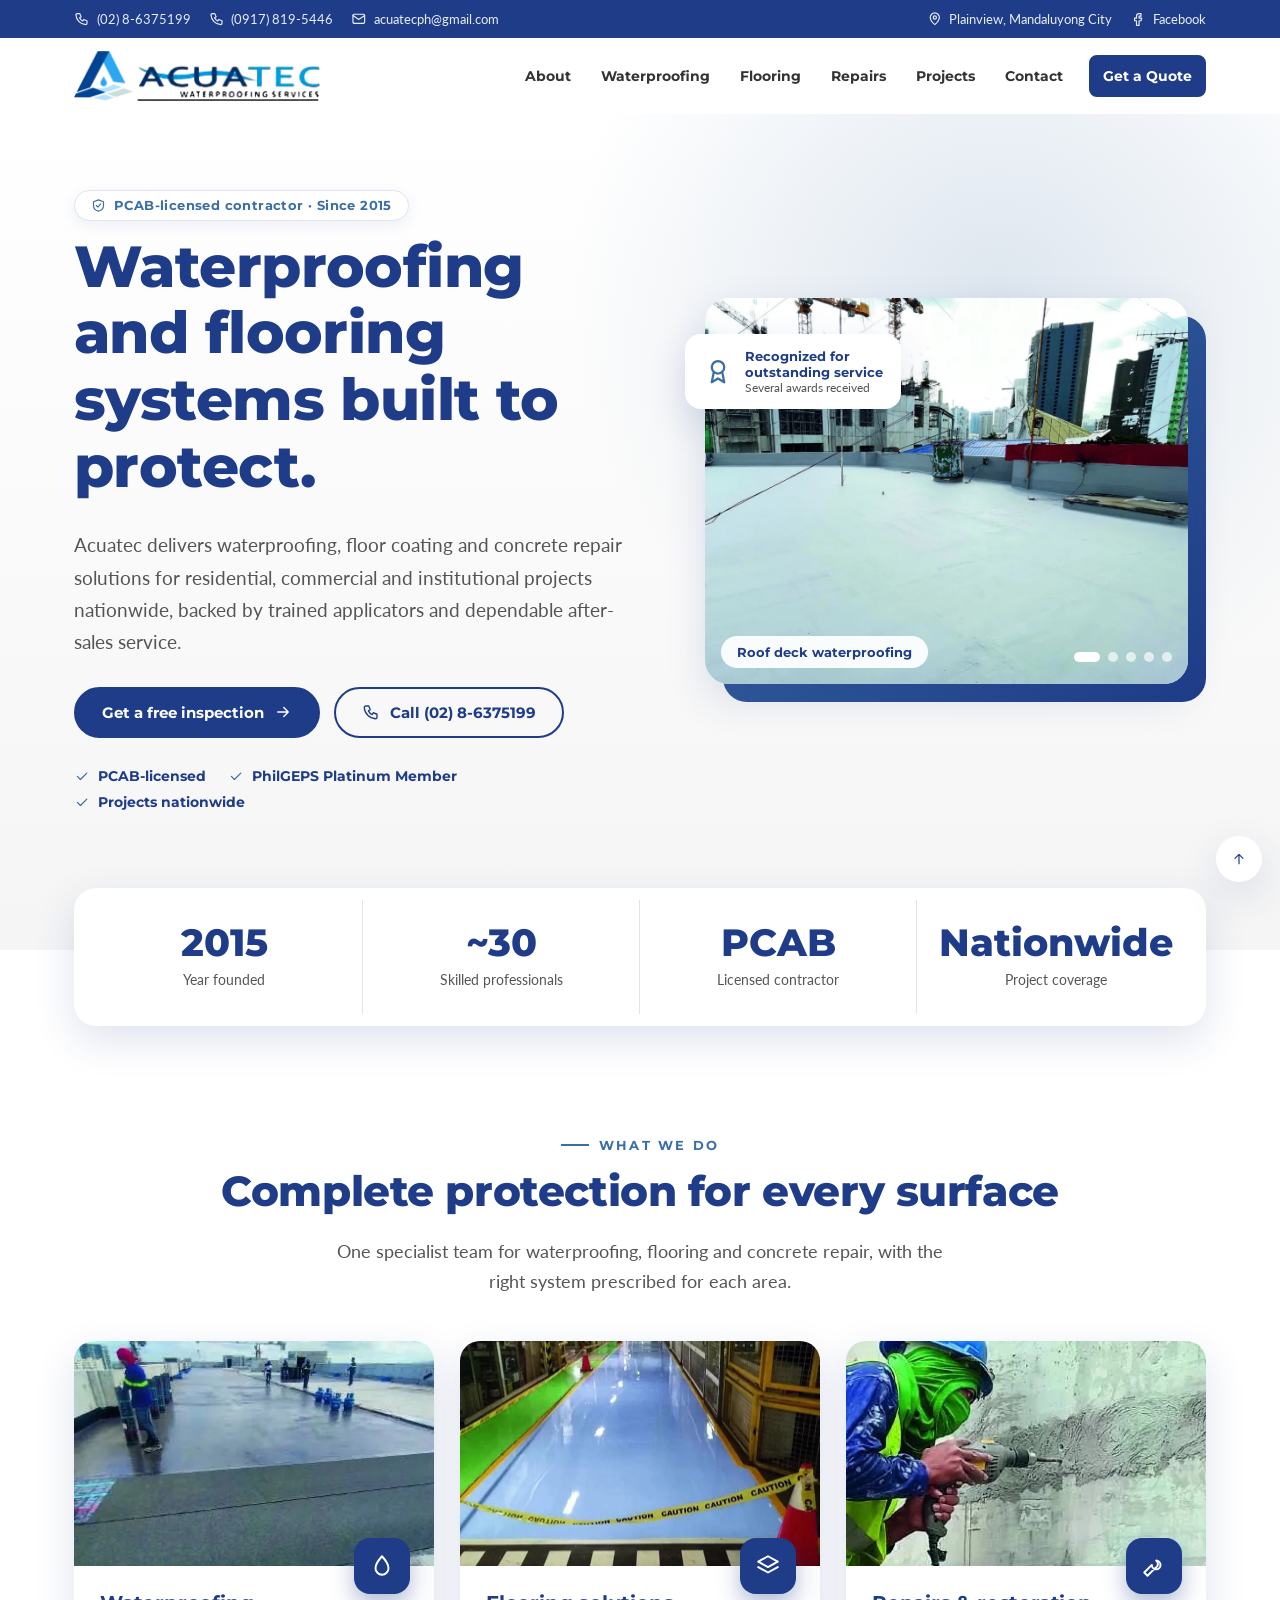
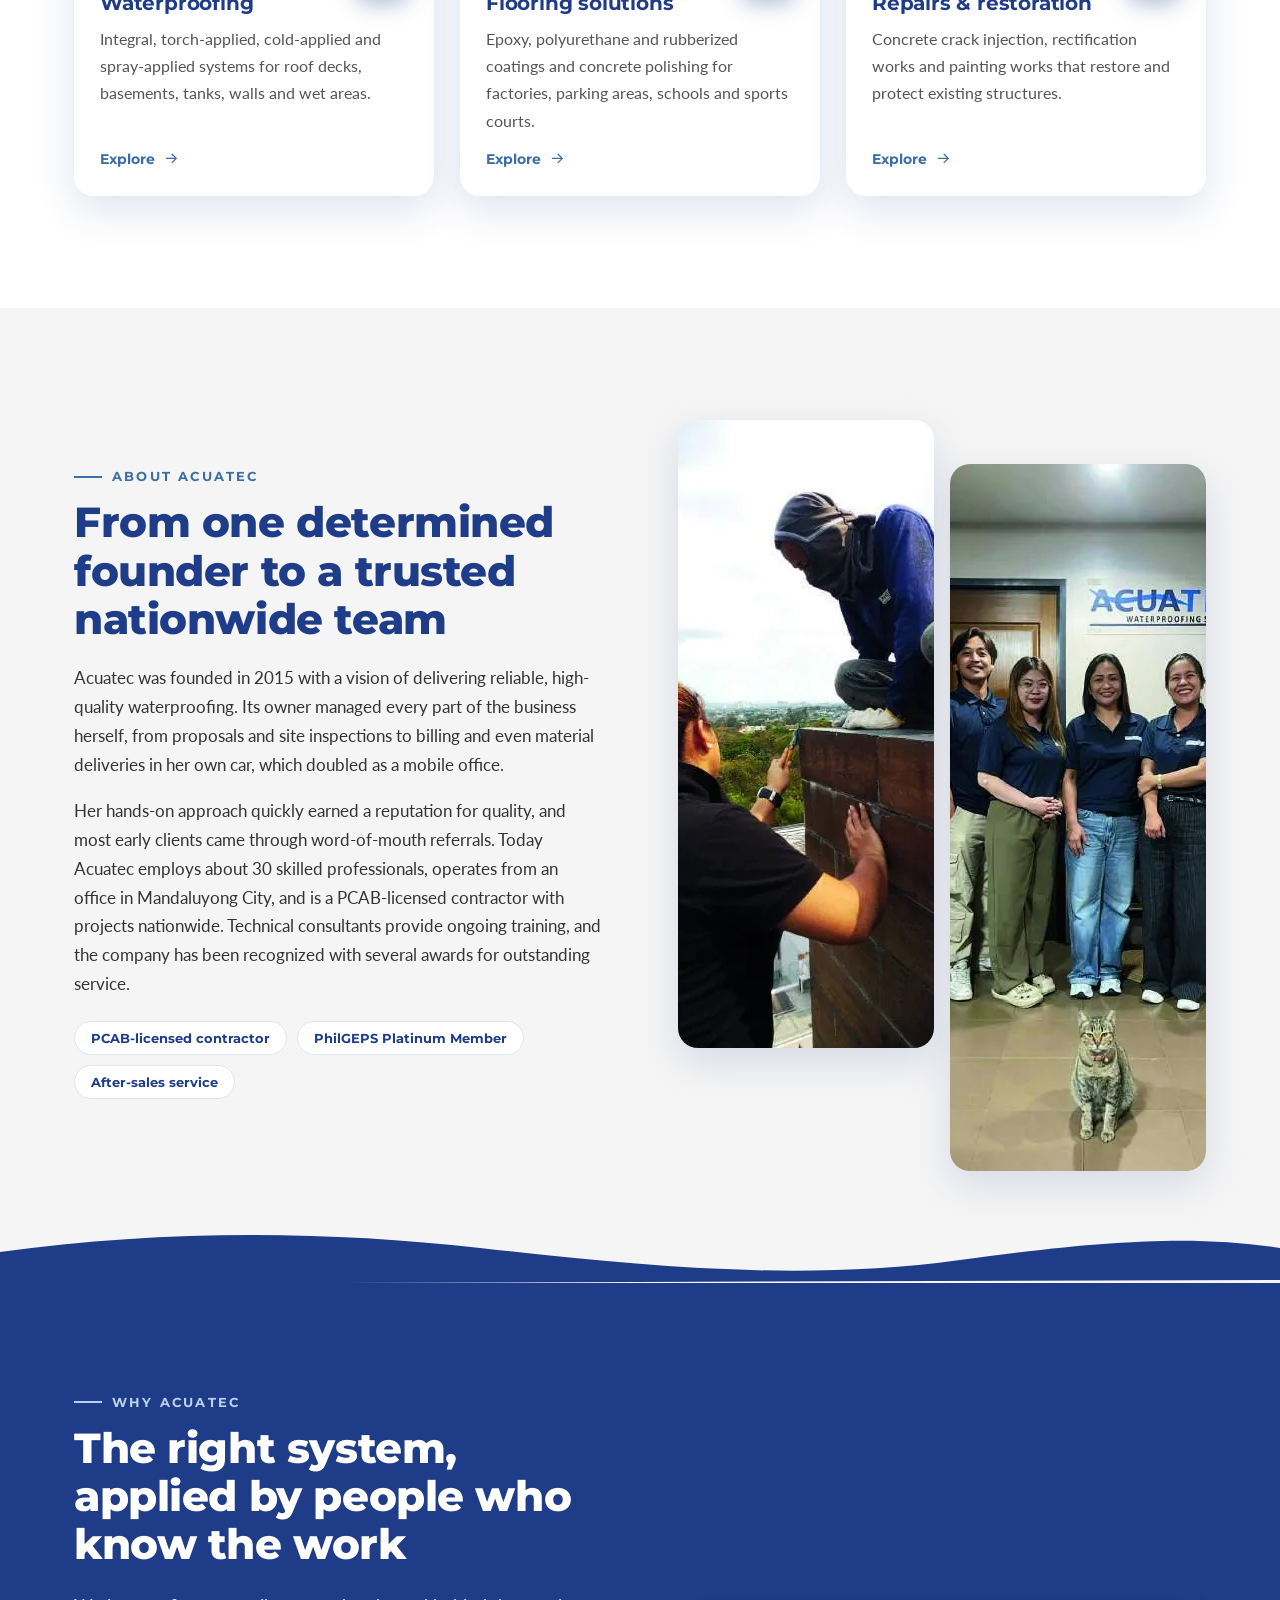
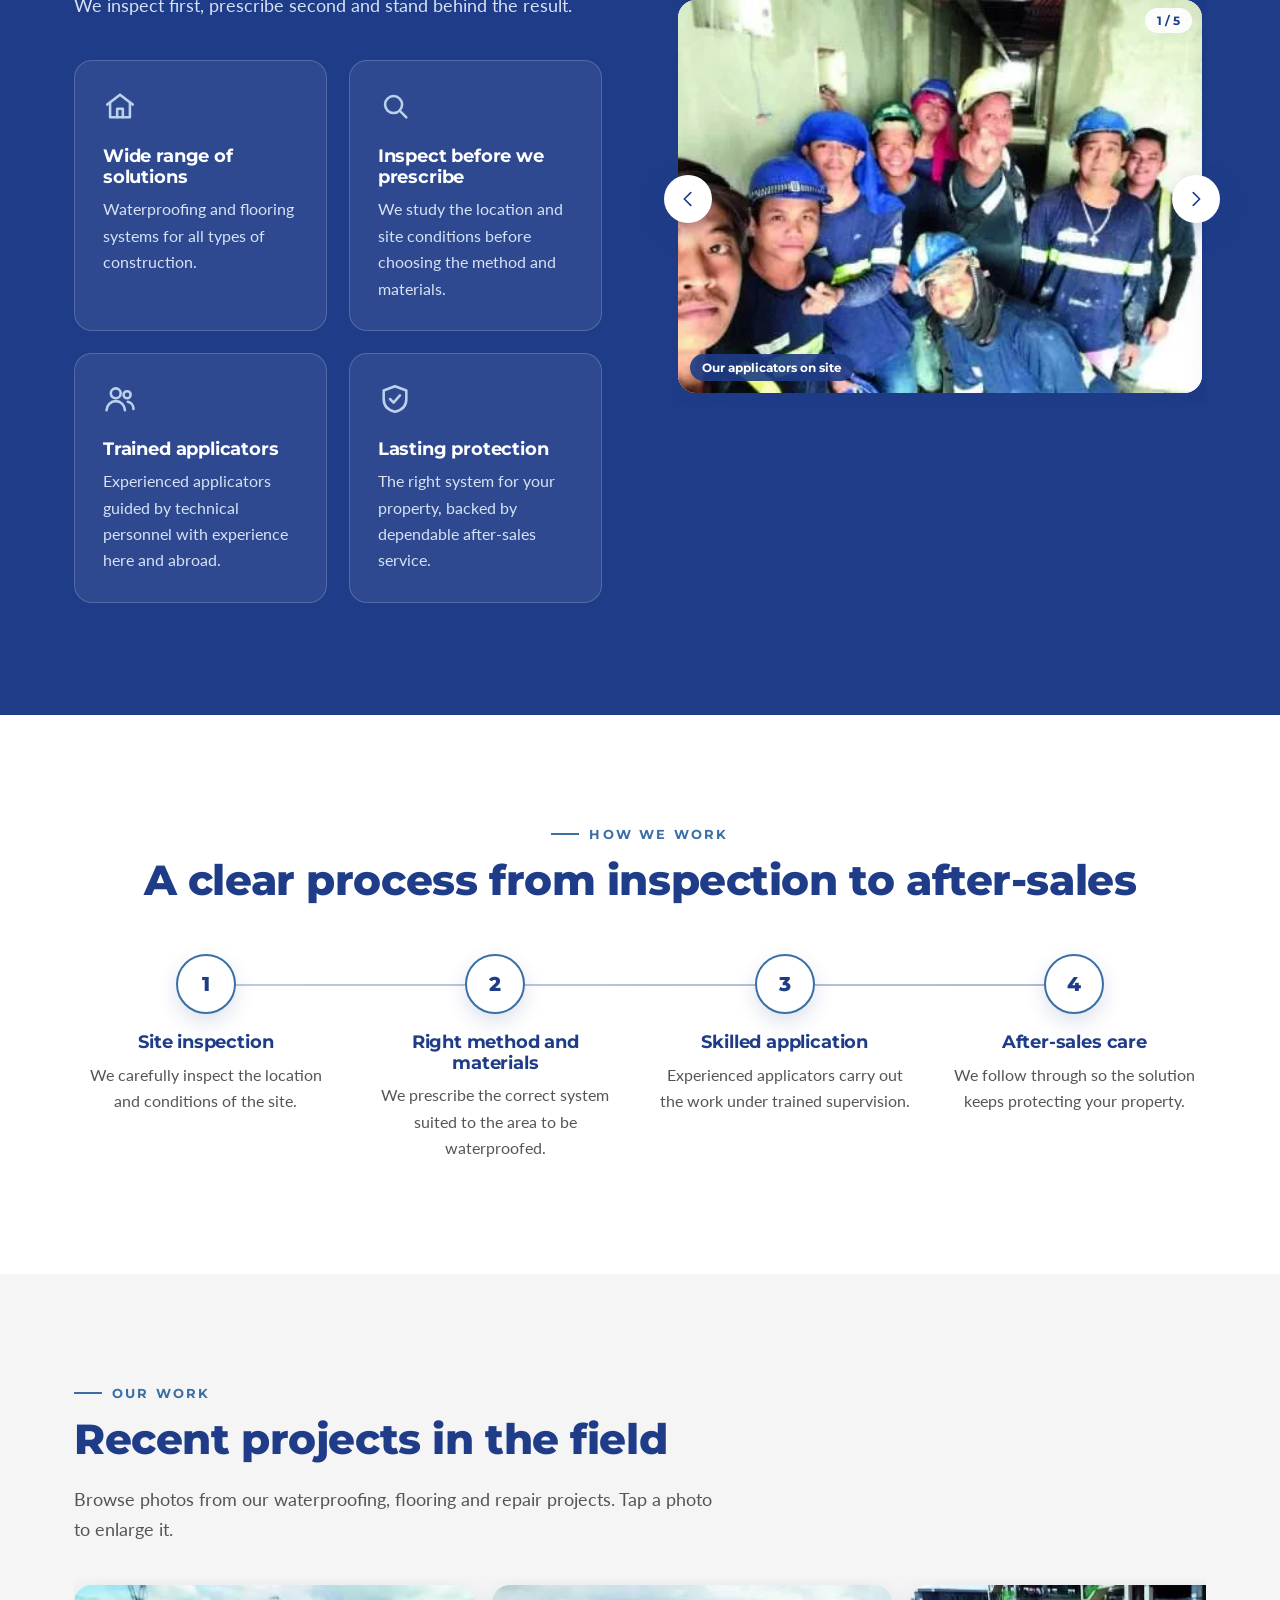
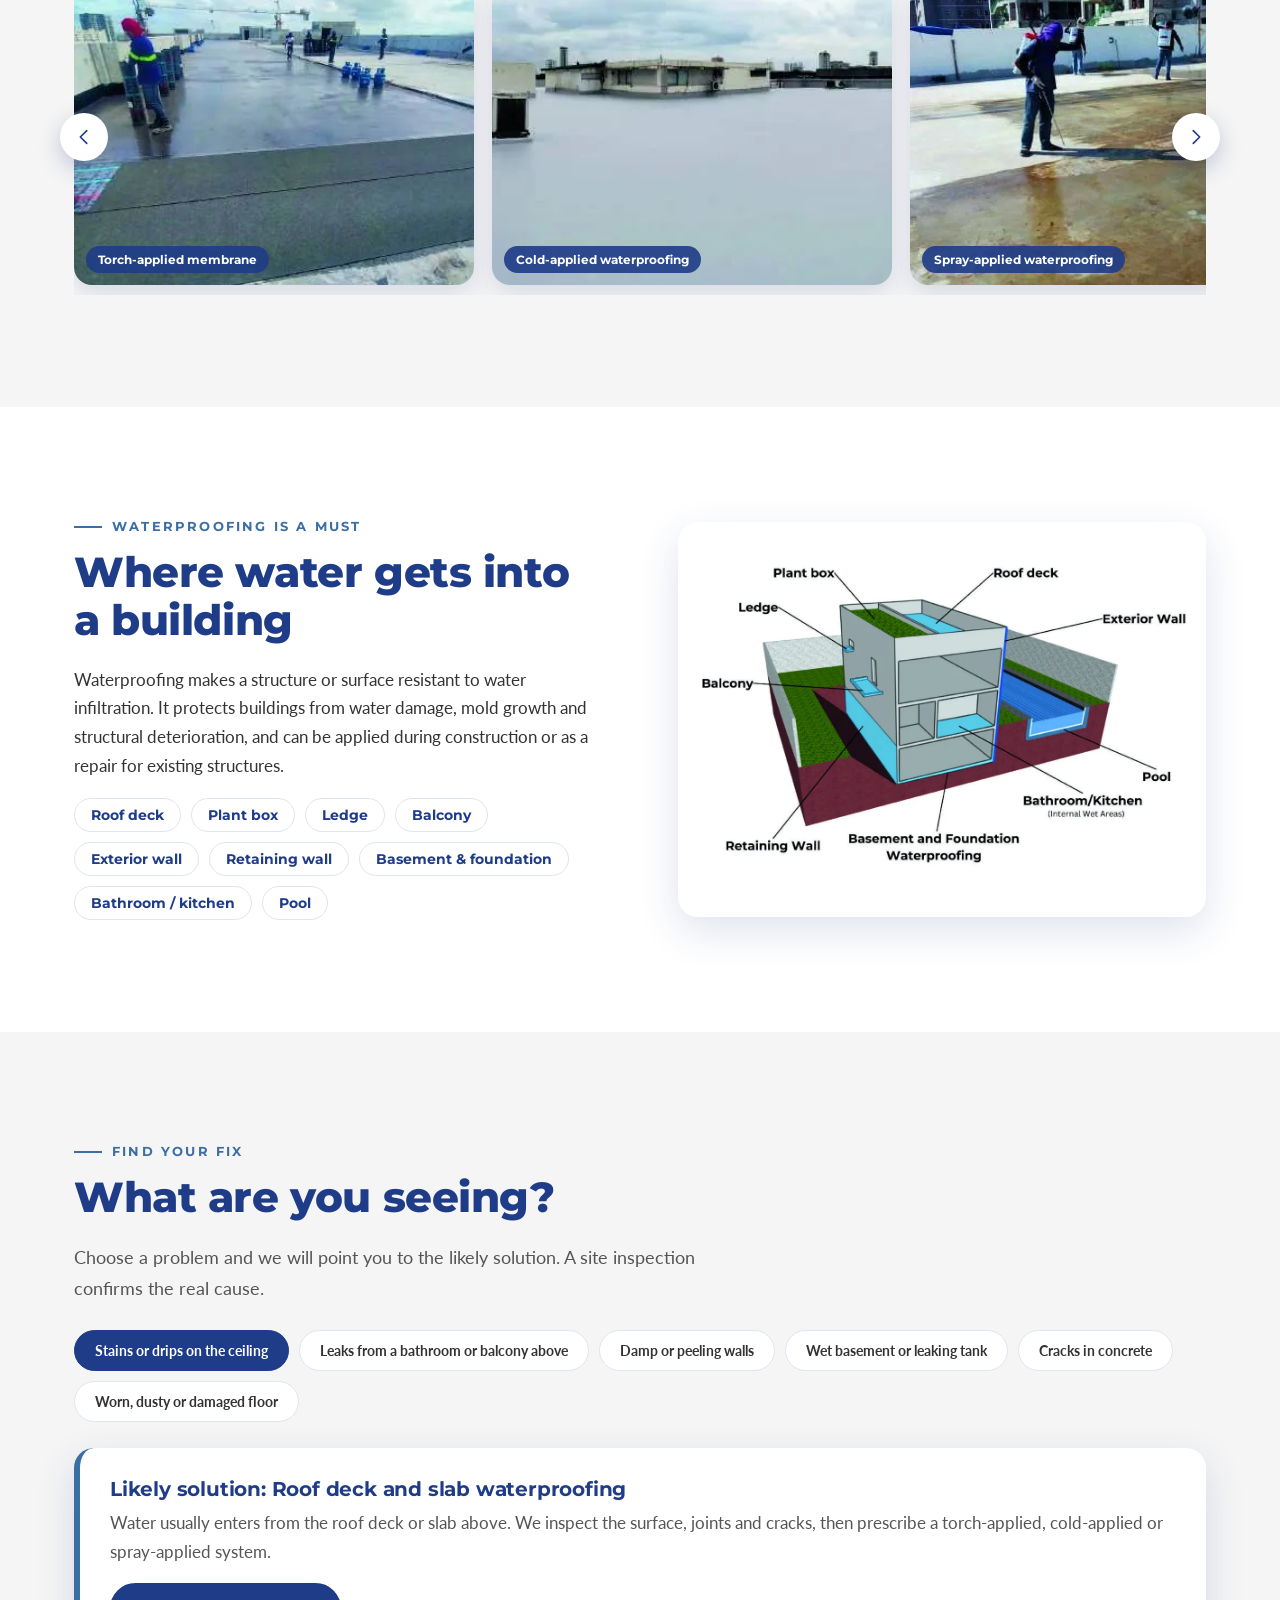
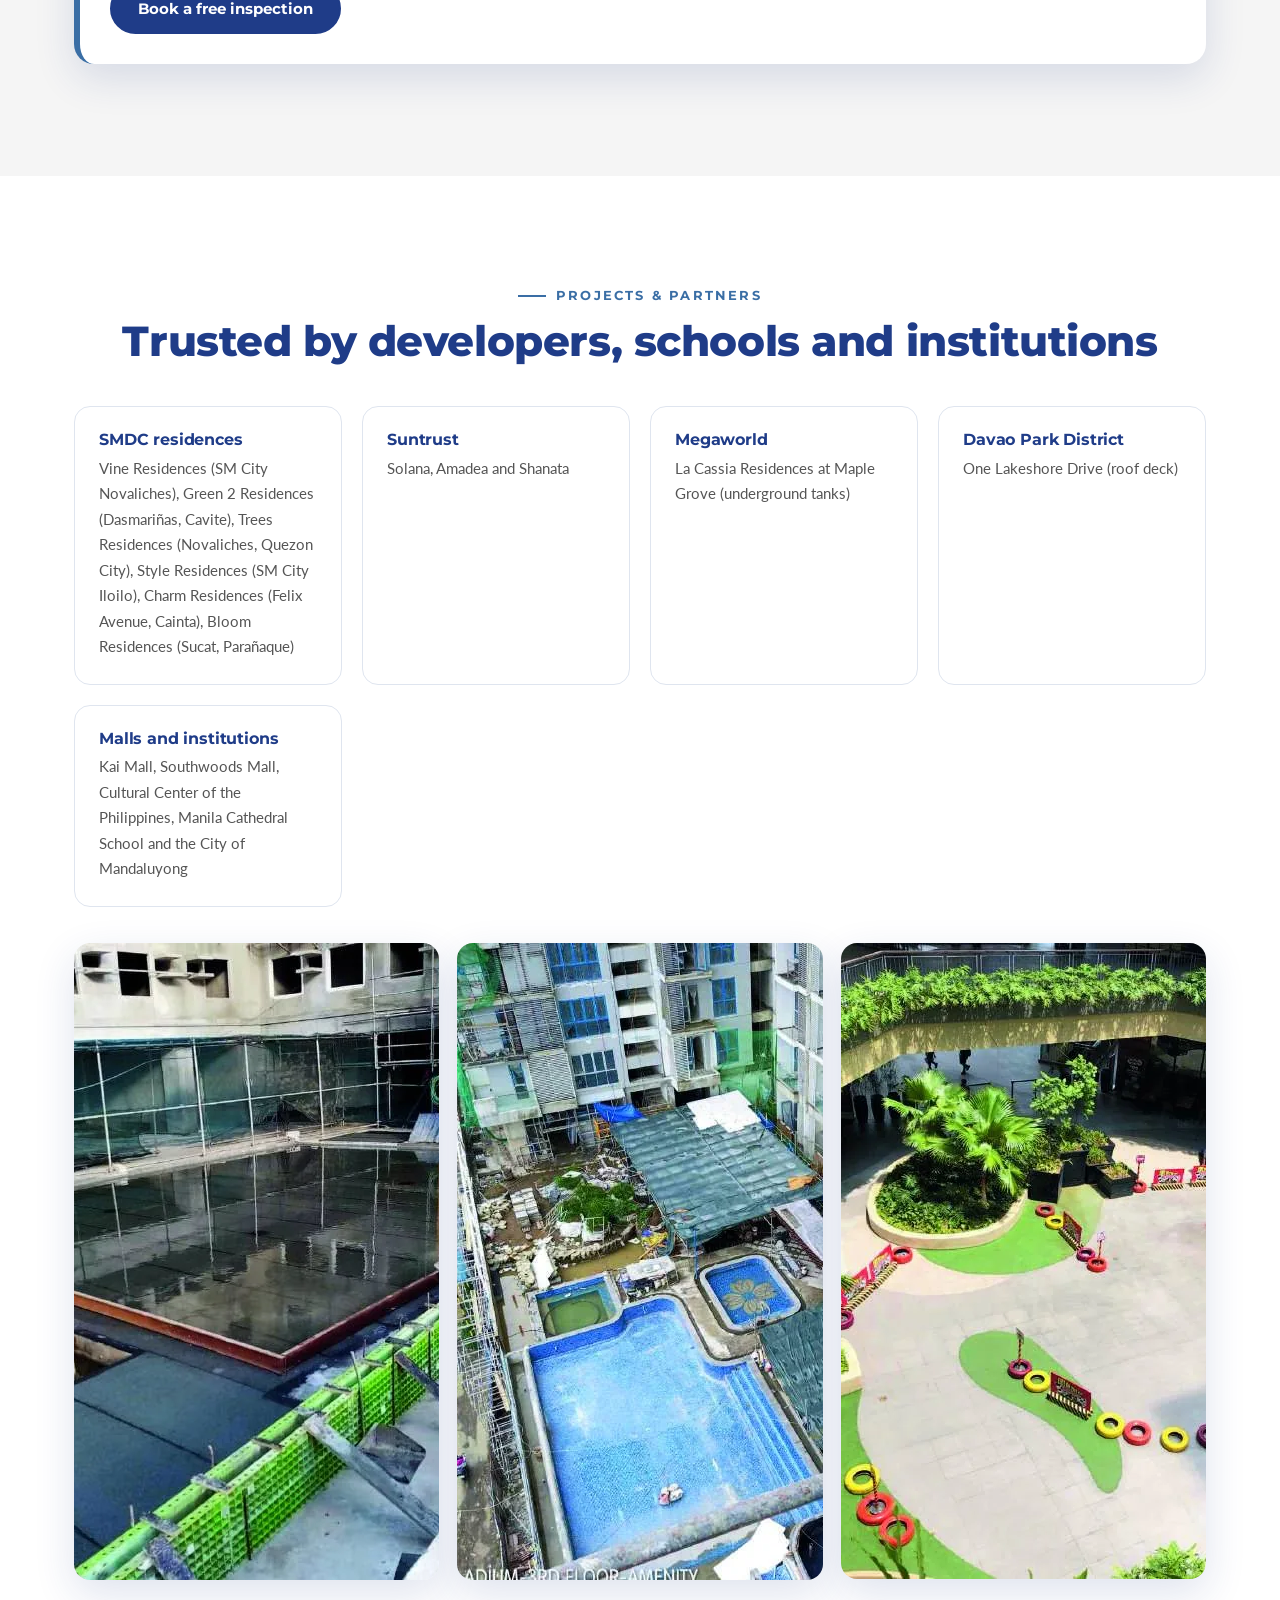
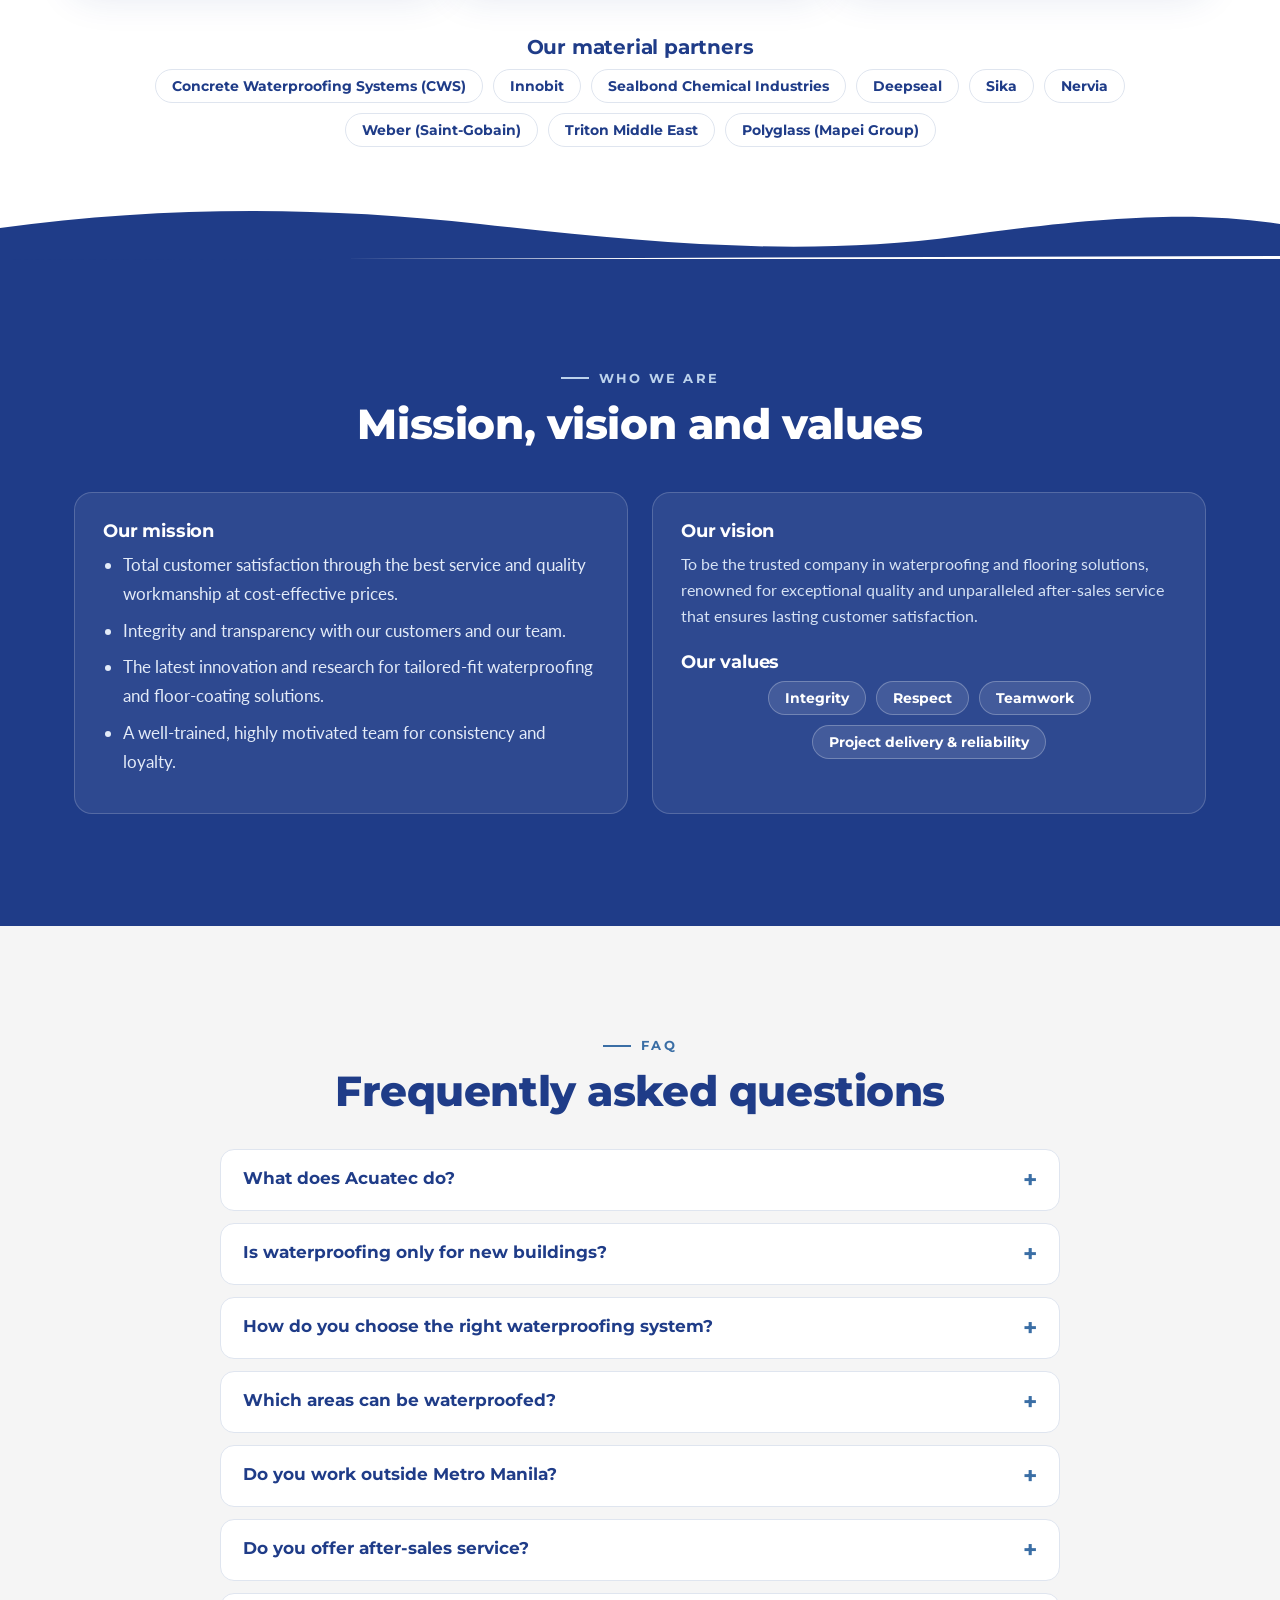
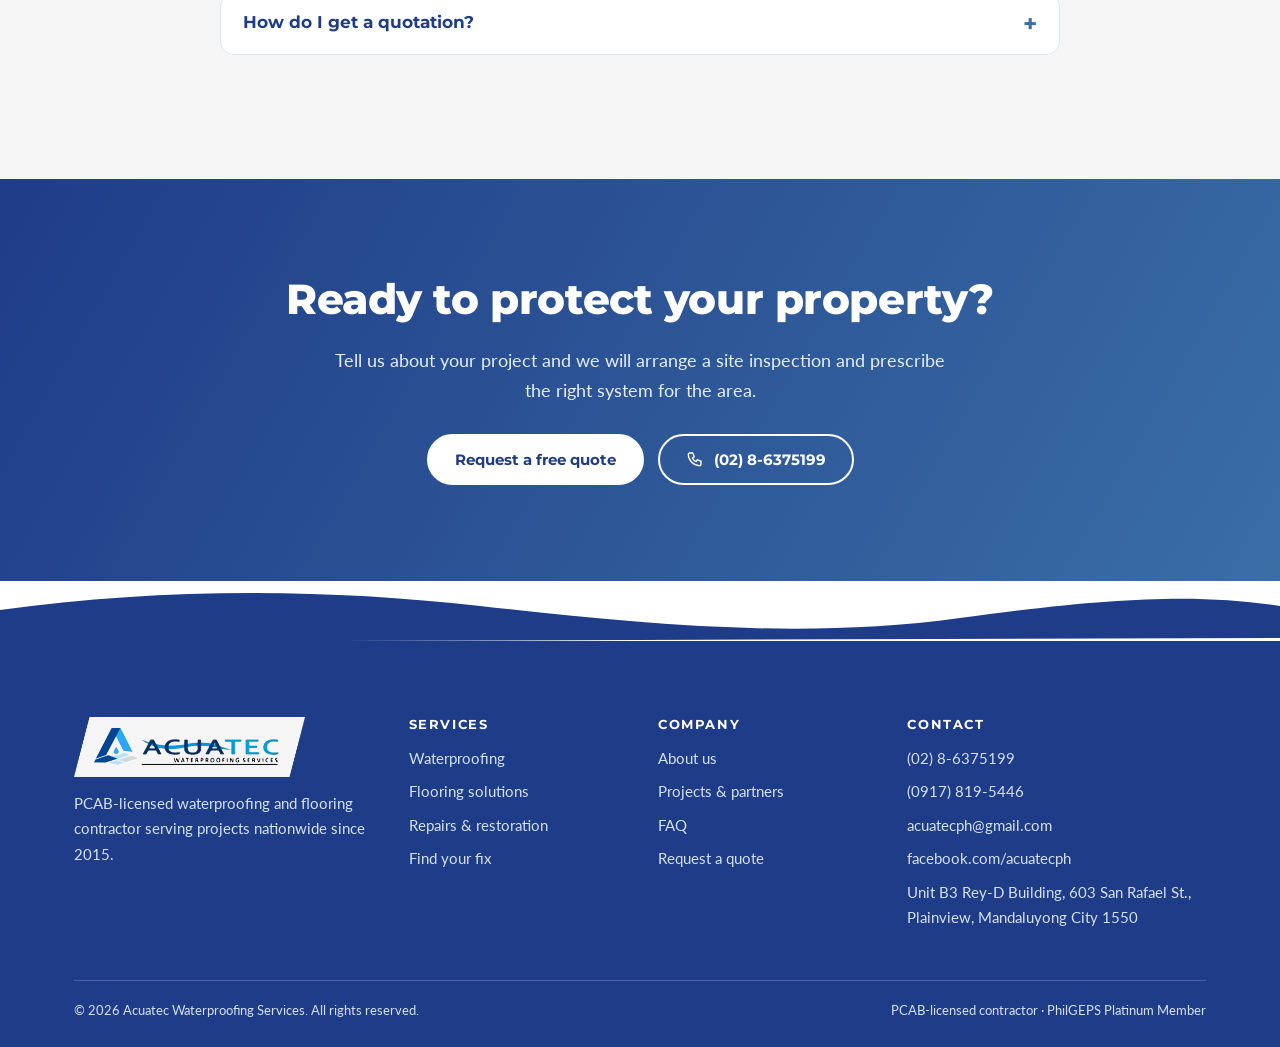
==== index.html @ b3b3c64c "Initial commit" ====
<!DOCTYPE html>
<html lang="en-PH"><head><meta charset="utf-8"><meta name="viewport" content="width=device-width, initial-scale=1, viewport-fit=cover">
<title>Waterproofing &amp; Flooring Contractor in the Philippines | Acuatec</title><meta name="description" content="PCAB-licensed waterproofing, floor coating and concrete repair contractor in Mandaluyong City, serving projects nationwide since 2015. Request a free inspection.">
<link rel="canonical" href="https://USERNAME.github.io/acuatec-website/index.html"><meta name="robots" content="index,follow,max-image-preview:large"><meta name="theme-color" content="#1F3C88">
<meta property="og:type" content="website"><meta property="og:site_name" content="Acuatec Waterproofing Services"><meta property="og:locale" content="en_PH">
<meta property="og:title" content="Waterproofing &amp; Flooring Contractor in the Philippines | Acuatec"><meta property="og:description" content="PCAB-licensed waterproofing, floor coating and concrete repair contractor in Mandaluyong City, serving projects nationwide since 2015. Request a free inspection."><meta property="og:url" content="https://USERNAME.github.io/acuatec-website/index.html">
<meta property="og:image" content="https://USERNAME.github.io/acuatec-website/assets/img/og-cover.jpg"><meta property="og:image:width" content="1200"><meta property="og:image:height" content="630"><meta property="og:image:alt" content="Acuatec Waterproofing Services">
<meta name="twitter:card" content="summary_large_image"><meta name="twitter:title" content="Waterproofing &amp; Flooring Contractor in the Philippines | Acuatec"><meta name="twitter:description" content="PCAB-licensed waterproofing, floor coating and concrete repair contractor in Mandaluyong City, serving projects nationwide since 2015. Request a free inspection."><meta name="twitter:image" content="https://USERNAME.github.io/acuatec-website/assets/img/og-cover.jpg">
<link rel="icon" type="image/png" href="assets/img/favicon.png"><link rel="apple-touch-icon" href="assets/img/apple-touch-icon.png">
<link rel="preconnect" href="https://fonts.googleapis.com"><link rel="preconnect" href="https://fonts.gstatic.com" crossorigin>
<link rel="preload" as="image" href="assets/img/009-031.webp">
<link rel="stylesheet" href="https://fonts.googleapis.com/css2?family=Lato:wght@400;700&family=Montserrat:wght@500;600;700;800&display=swap">
<link rel="stylesheet" href="assets/css/styles.css"><script>document.documentElement.classList.add("js")</script><script type="application/ld+json">{"@context": "https://schema.org", "@type": "GeneralContractor", "@id": "https://USERNAME.github.io/acuatec-website/#business", "name": "Acuatec Waterproofing Services", "url": "https://USERNAME.github.io/acuatec-website/", "logo": "https://USERNAME.github.io/acuatec-website/assets/img/logo.png", "image": "https://USERNAME.github.io/acuatec-website/assets/img/og-cover.jpg", "description": "PCAB-licensed waterproofing and flooring contractor in Mandaluyong City, serving projects nationwide since 2015.", "telephone": "+63-2-8637-5199", "email": "acuatecph@gmail.com", "foundingDate": "2015", "address": {"@type": "PostalAddress", "streetAddress": "Unit B3 Rey-D Building, 603 San Rafael St., Plainview", "addressLocality": "Mandaluyong City", "postalCode": "1550", "addressCountry": "PH"}, "areaServed": {"@type": "Country", "name": "Philippines"}, "contactPoint": [{"@type": "ContactPoint", "telephone": "+63-917-819-5446", "contactType": "customer service", "areaServed": "PH"}], "sameAs": ["https://www.facebook.com/acuatecph"], "hasOfferCatalog": {"@type": "OfferCatalog", "name": "Services", "itemListElement": [{"@type": "Offer", "itemOffered": {"@type": "Service", "name": "Waterproofing"}}, {"@type": "Offer", "itemOffered": {"@type": "Service", "name": "Floor coating and polishing"}}, {"@type": "Offer", "itemOffered": {"@type": "Service", "name": "Concrete crack injection repair"}}, {"@type": "Offer", "itemOffered": {"@type": "Service", "name": "Rectification works"}}, {"@type": "Offer", "itemOffered": {"@type": "Service", "name": "Painting works"}}]}}</script><script type="application/ld+json">{"@context": "https://schema.org", "@type": "WebSite", "name": "Acuatec Waterproofing Services", "url": "https://USERNAME.github.io/acuatec-website/"}</script><script type="application/ld+json">{"@context": "https://schema.org", "@type": "FAQPage", "mainEntity": [{"@type": "Question", "name": "What does Acuatec do?", "acceptedAnswer": {"@type": "Answer", "text": "Acuatec Waterproofing Services is a PCAB-licensed contractor offering waterproofing, floor coating and polishing, concrete crack injection repair, rectification and painting works for projects across the Philippines."}}, {"@type": "Question", "name": "Is waterproofing only for new buildings?", "acceptedAnswer": {"@type": "Answer", "text": "No. Waterproofing can be applied during construction or as a repair solution for existing structures."}}, {"@type": "Question", "name": "How do you choose the right waterproofing system?", "acceptedAnswer": {"@type": "Answer", "text": "We carefully inspect the location and site conditions first, then prescribe the method and materials suited to the area to be waterproofed."}}, {"@type": "Question", "name": "Which areas can be waterproofed?", "acceptedAnswer": {"@type": "Answer", "text": "Roof decks, plant boxes, ledges, balconies, exterior and retaining walls, basements and foundations, bathrooms and kitchens, pools, water tanks and cisterns."}}, {"@type": "Question", "name": "Do you work outside Metro Manila?", "acceptedAnswer": {"@type": "Answer", "text": "Yes. Our office is in Mandaluyong City and we handle projects nationwide. Send us your location and we will discuss your site."}}, {"@type": "Question", "name": "Do you offer after-sales service?", "acceptedAnswer": {"@type": "Answer", "text": "Yes. Exceptional after-sales service is one of our core commitments to ensure lasting solutions for our clients."}}, {"@type": "Question", "name": "How do I get a quotation?", "acceptedAnswer": {"@type": "Answer", "text": "Fill in the quotation form on our contact page or call us. We will review your request and arrange a site inspection so the proposal fits your actual site."}}]}</script></head><body><a class="skip" href="#main">Skip to content</a><svg width="0" height="0" style="position:absolute" aria-hidden="true"><defs><symbol id="i-drop" viewBox="0 0 24 24"><path d="M12 3s6 6.5 6 11a6 6 0 0 1-12 0c0-4.5 6-11 6-11z"/></symbol><symbol id="i-shield" viewBox="0 0 24 24"><path d="M12 3l8 3v6c0 5-3.5 8-8 9-4.5-1-8-4-8-9V6l8-3z"/><path d="M8.5 12l2.5 2.5 4.5-5"/></symbol><symbol id="i-layers" viewBox="0 0 24 24"><path d="M12 3l9 5-9 5-9-5 9-5z"/><path d="M3 13l9 5 9-5"/></symbol><symbol id="i-tool" viewBox="0 0 24 24"><path d="M14 7a4 4 0 1 1-4 4L3 18l3 3 7-7a4 4 0 0 0 1-7z"/></symbol><symbol id="i-phone" viewBox="0 0 24 24"><path d="M5 4h4l2 5-2.5 1.5a11 11 0 0 0 5 5L15 13l5 2v4a2 2 0 0 1-2 2A16 16 0 0 1 3 6a2 2 0 0 1 2-2z"/></symbol><symbol id="i-mail" viewBox="0 0 24 24"><rect x="3" y="5" width="18" height="14" rx="2"/><path d="M3 7l9 6 9-6"/></symbol><symbol id="i-pin" viewBox="0 0 24 24"><path d="M12 21s7-6 7-11a7 7 0 0 0-14 0c0 5 7 11 7 11z"/><circle cx="12" cy="10" r="2.5"/></symbol><symbol id="i-check" viewBox="0 0 24 24"><path d="M5 12.5l4.5 4.5L19 7.5"/></symbol><symbol id="i-arrow" viewBox="0 0 24 24"><path d="M5 12h14M13 6l6 6-6 6"/></symbol><symbol id="i-l" viewBox="0 0 24 24"><path d="M15 5l-7 7 7 7"/></symbol><symbol id="i-r" viewBox="0 0 24 24"><path d="M9 5l7 7-7 7"/></symbol><symbol id="i-search" viewBox="0 0 24 24"><circle cx="11" cy="11" r="6"/><path d="M20 20l-4-4"/></symbol><symbol id="i-award" viewBox="0 0 24 24"><circle cx="12" cy="9" r="5"/><path d="M8.5 13.5L7 21l5-3 5 3-1.5-7.5"/></symbol><symbol id="i-users" viewBox="0 0 24 24"><circle cx="9" cy="8" r="3.5"/><path d="M2.5 20a6.5 6.5 0 0 1 13 0"/><circle cx="17" cy="9" r="2.5"/><path d="M17.5 14a5 5 0 0 1 4 5"/></symbol><symbol id="i-fb" viewBox="0 0 24 24"><path d="M14 8h3V4h-3a4 4 0 0 0-4 4v3H7v4h3v7h4v-7h3l1-4h-4V8z"/></symbol><symbol id="i-menu" viewBox="0 0 24 24"><path d="M4 7h16M4 12h16M4 17h16"/></symbol><symbol id="i-home" viewBox="0 0 24 24"><path d="M3 11l9-7 9 7"/><path d="M5 10v10h14V10"/><path d="M10 20v-6h4v6"/></symbol><symbol id="i-up" viewBox="0 0 24 24"><path d="M5 12h14M13 6l6 6-6 6"/></symbol></defs></svg><div class="topbar"><div class="w"><span><a href="tel:+63286375199"><svg class="ic" aria-hidden="true"><use href="#i-phone"/></svg>(02) 8-6375199</a><a href="tel:+639178195446"><svg class="ic" aria-hidden="true"><use href="#i-phone"/></svg>(0917) 819-5446</a><a href="mailto:acuatecph@gmail.com"><svg class="ic" aria-hidden="true"><use href="#i-mail"/></svg>acuatecph@gmail.com</a></span><span><span class="adr" style="display:inline-flex;gap:7px;align-items:center"><svg class="ic" aria-hidden="true"><use href="#i-pin"/></svg>Plainview, Mandaluyong City</span><a href="https://www.facebook.com/acuatecph" target="_blank" rel="noopener"><svg class="ic" aria-hidden="true"><use href="#i-fb"/></svg>Facebook</a></span></div></div><header class="site"><div class="w"><a class="logo" href="index.html" aria-label="Acuatec Waterproofing Services - home"><img src="assets/img/logo.png" width="1000" height="203" alt="Acuatec Waterproofing Services"></a>
<button class="burger" type="button" aria-label="Open menu" aria-expanded="false" aria-controls="nav"><svg class="ic" aria-hidden="true"><use href="#i-menu"/></svg></button>
<nav class="main" id="nav" aria-label="Main"><a href="index.html#about">About</a><a href="waterproofing.html">Waterproofing</a><a href="flooring.html">Flooring</a><a href="repairs.html">Repairs</a><a href="index.html#clients">Projects</a><a href="contact.html">Contact</a><a class="btn" href="contact.html#quote">Get a Quote</a></nav></div></header><main id="main"><section class="hero"><div class="w hg"><div class="rv"><p class="pill"><svg class="ic" aria-hidden="true"><use href="#i-shield"/></svg> PCAB-licensed contractor &middot; Since 2015</p>
<h1>Waterproofing and flooring systems built to protect.</h1>
<p class="lead">Acuatec delivers waterproofing, floor coating and concrete repair solutions for residential, commercial and institutional projects nationwide, backed by trained applicators and dependable after-sales service.</p>
<div class="btns"><a class="btn" href="contact.html#quote">Get a free inspection <svg class="ic" aria-hidden="true"><use href="#i-arrow"/></svg></a><a class="btn ghost" href="tel:+63286375199"><svg class="ic" aria-hidden="true"><use href="#i-phone"/></svg> Call (02) 8-6375199</a></div>
<ul class="trust"><li><svg class="ic" aria-hidden="true"><use href="#i-check"/></svg>PCAB-licensed</li><li><svg class="ic" aria-hidden="true"><use href="#i-check"/></svg>PhilGEPS Platinum Member</li><li><svg class="ic" aria-hidden="true"><use href="#i-check"/></svg>Projects nationwide</li></ul></div>
<div class="frame rv d1"><div class="float"><svg class="ic" aria-hidden="true"><use href="#i-award"/></svg><div>Recognized for<br>outstanding service<small>Several awards received</small></div></div><div class="fader" data-fader role="region" aria-label="Featured project photos"><figure class="fs"><img src="assets/img/009-031.webp" width="1100" height="1100" alt="Roof deck waterproofing" fetchpriority="high"><figcaption class="cap">Roof deck waterproofing</figcaption></figure><figure class="fs"><img src="assets/img/016-069.webp" width="1100" height="1100" alt="Epoxy floor coating" loading="lazy" decoding="async"><figcaption class="cap">Epoxy floor coating</figcaption></figure><figure class="fs"><img src="assets/img/024-122.webp" width="637" height="637" alt="Residential tower project" loading="lazy" decoding="async"><figcaption class="cap">Residential tower project</figcaption></figure><figure class="fs"><img src="assets/img/001-001.webp" width="691" height="800" alt="High-rise residential project" loading="lazy" decoding="async"><figcaption class="cap">High-rise residential project</figcaption></figure><figure class="fs"><img src="assets/img/017-070.webp" width="720" height="805" alt="Industrial floor coating" loading="lazy" decoding="async"><figcaption class="cap">Industrial floor coating</figcaption></figure><div class="dots"><button type="button" aria-label="Show photo 1"></button><button type="button" aria-label="Show photo 2"></button><button type="button" aria-label="Show photo 3"></button><button type="button" aria-label="Show photo 4"></button><button type="button" aria-label="Show photo 5"></button></div></div></div></div></section>
<div class="stats"><div class="w"><div class="sg rv"><div><b><span data-count="2015" data-from="1990">2015</span></b>Year founded</div><div><b>~<span data-count="30" data-from="0">30</span></b>Skilled professionals</div><div><b>PCAB</b>Licensed contractor</div><div><b>Nationwide</b>Project coverage</div></div></div></div><section class="s ctr" id="services"><div class="w"><div class="eyebrow rv">What we do</div><h2 class="rv">Complete protection for every surface</h2><p class="sub rv">One specialist team for waterproofing, flooring and concrete repair, with the right system prescribed for each area.</p><div class="cards"><a class="sc rv d0" href="waterproofing.html"><div class="ph"><img src="assets/img/012-038.webp" width="368" height="367" alt="Torch-applied membrane on a roof deck" loading="lazy" decoding="async"></div><div class="bd"><span class="badge"><svg class="ic" aria-hidden="true"><use href="#i-drop"/></svg></span><h3>Waterproofing</h3><p>Integral, torch-applied, cold-applied and spray-applied systems for roof decks, basements, tanks, walls and wet areas.</p><span class="more">Explore <svg class="ic" aria-hidden="true"><use href="#i-arrow"/></svg></span></div></a><a class="sc rv d1" href="flooring.html"><div class="ph"><img src="assets/img/017-070.webp" width="720" height="805" alt="Epoxy floor coating in an industrial corridor" loading="lazy" decoding="async"></div><div class="bd"><span class="badge"><svg class="ic" aria-hidden="true"><use href="#i-layers"/></svg></span><h3>Flooring solutions</h3><p>Epoxy, polyurethane and rubberized coatings and concrete polishing for factories, parking areas, schools and sports courts.</p><span class="more">Explore <svg class="ic" aria-hidden="true"><use href="#i-arrow"/></svg></span></div></a><a class="sc rv d2" href="repairs.html"><div class="ph"><img src="assets/img/022-103.webp" width="368" height="367" alt="Drilling for concrete crack injection repair" loading="lazy" decoding="async"></div><div class="bd"><span class="badge"><svg class="ic" aria-hidden="true"><use href="#i-tool"/></svg></span><h3>Repairs &amp; restoration</h3><p>Concrete crack injection, rectification works and painting works that restore and protect existing structures.</p><span class="more">Explore <svg class="ic" aria-hidden="true"><use href="#i-arrow"/></svg></span></div></a></div></div></section><section class="s alt" id="about"><div class="w two"><div><div class="eyebrow rv">About Acuatec</div><h2 class="rv">From one determined founder to a trusted nationwide team</h2>
<p class="rv">Acuatec was founded in 2015 with a vision of delivering reliable, high-quality waterproofing. Its owner managed every part of the business herself, from proposals and site inspections to billing and even material deliveries in her own car, which doubled as a mobile office.</p>
<p class="rv">Her hands-on approach quickly earned a reputation for quality, and most early clients came through word-of-mouth referrals. Today Acuatec employs about 30 skilled professionals, operates from an office in Mandaluyong City, and is a PCAB-licensed contractor with projects nationwide. Technical consultants provide ongoing training, and the company has been recognized with several awards for outstanding service.</p>
<div class="badges rv"><span class="bdg">PCAB-licensed contractor</span><span class="bdg">PhilGEPS Platinum Member</span><span class="bdg">After-sales service</span></div></div>
<div class="collage zg rv d1"><img src="assets/img/003-004.webp" width="472" height="628" alt="Acuatec&#x27;s owner inspecting a rooftop ledge" class="pic zoom" loading="lazy" decoding="async"><img src="assets/img/003-005.webp" width="530" height="707" alt="The Acuatec team in the office" class="pic zoom" loading="lazy" decoding="async"></div></div></section><section class="s navy" id="why"><svg class="wave" viewBox="0 0 1440 60" preserveAspectRatio="none" aria-hidden="true"><path fill="currentColor" d="M0 60V28C180 6 360 6 540 24s360 34 540 12 270-24 360-12v32z"/></svg><div class="w two"><div><div class="eyebrow rv">Why Acuatec</div><h2 class="rv">The right system, applied by people who know the work</h2><p class="sub rv">We inspect first, prescribe second and stand behind the result.</p>
<div class="feat"><div class="fc2 rv"><svg class="ic" aria-hidden="true"><use href="#i-home"/></svg><h3>Wide range of solutions</h3><p>Waterproofing and flooring systems for all types of construction.</p></div><div class="fc2 rv"><svg class="ic" aria-hidden="true"><use href="#i-search"/></svg><h3>Inspect before we prescribe</h3><p>We study the location and site conditions before choosing the method and materials.</p></div><div class="fc2 rv"><svg class="ic" aria-hidden="true"><use href="#i-users"/></svg><h3>Trained applicators</h3><p>Experienced applicators guided by technical personnel with experience here and abroad.</p></div><div class="fc2 rv"><svg class="ic" aria-hidden="true"><use href="#i-shield"/></svg><h3>Lasting protection</h3><p>The right system for your property, backed by dependable after-sales service.</p></div></div></div>
<div class="car one rv" data-car data-auto="4500"><div class="track" tabindex="0" role="region" aria-label="Photo carousel"><figure class="slide"><img src="assets/img/004-010.webp" width="470" height="304" alt="Acuatec applicators on site" loading="lazy" decoding="async"><figcaption>Our applicators on site</figcaption></figure><figure class="slide"><img src="assets/img/004-011.webp" width="471" height="305" alt="Acuatec receiving an award" loading="lazy" decoding="async"><figcaption>Recognized for outstanding service</figcaption></figure><figure class="slide"><img src="assets/img/005-013.webp" width="506" height="322" alt="Technical training session" loading="lazy" decoding="async"><figcaption>Ongoing technical training</figcaption></figure><figure class="slide"><img src="assets/img/005-016.webp" width="506" height="327" alt="The Acuatec team outing" loading="lazy" decoding="async"><figcaption>One team, one goal</figcaption></figure><figure class="slide"><img src="assets/img/006-018.webp" width="516" height="517" alt="Awards and certificates" loading="lazy" decoding="async"><figcaption>Awards and certificates</figcaption></figure></div><button class="cb prev" type="button" aria-label="Previous photo"><svg class="ic" aria-hidden="true"><use href="#i-l"/></svg></button><button class="cb next" type="button" aria-label="Next photo"><svg class="ic" aria-hidden="true"><use href="#i-r"/></svg></button><span class="cnt" aria-live="polite"></span></div></div></section><section class="s ctr" id="process"><div class="w"><div class="eyebrow rv">How we work</div><h2 class="rv">A clear process from inspection to after-sales</h2><div class="tl"><div class="rv d0"><span class="n">1</span><h3>Site inspection</h3><p>We carefully inspect the location and conditions of the site.</p></div><div class="rv d1"><span class="n">2</span><h3>Right method and materials</h3><p>We prescribe the correct system suited to the area to be waterproofed.</p></div><div class="rv d2"><span class="n">3</span><h3>Skilled application</h3><p>Experienced applicators carry out the work under trained supervision.</p></div><div class="rv d0"><span class="n">4</span><h3>After-sales care</h3><p>We follow through so the solution keeps protecting your property.</p></div></div></div></section><section class="s alt" id="work"><div class="w"><div class="eyebrow rv">Our work</div><h2 class="rv">Recent projects in the field</h2><p class="sub rv">Browse photos from our waterproofing, flooring and repair projects. Tap a photo to enlarge it.</p><div style="margin-top:34px"><div class="car rv" data-car data-auto="3800"><div class="track" tabindex="0" role="region" aria-label="Photo carousel"><figure class="slide"><img src="assets/img/012-038.webp" width="368" height="367" alt="Torch-applied membrane" loading="lazy" decoding="async"><figcaption>Torch-applied membrane</figcaption></figure><figure class="slide"><img src="assets/img/013-049.webp" width="368" height="367" alt="Cold-applied roof deck" loading="lazy" decoding="async"><figcaption>Cold-applied waterproofing</figcaption></figure><figure class="slide"><img src="assets/img/014-060.webp" width="405" height="493" alt="Spray-applied sealer" loading="lazy" decoding="async"><figcaption>Spray-applied waterproofing</figcaption></figure><figure class="slide"><img src="assets/img/012-044.webp" width="368" height="367" alt="Torch-applied membrane" loading="lazy" decoding="async"><figcaption>Torch-applied membrane</figcaption></figure><figure class="slide"><img src="assets/img/013-047.webp" width="367" height="368" alt="Cold-applied wall waterproofing" loading="lazy" decoding="async"><figcaption>Wall waterproofing</figcaption></figure><figure class="slide"><img src="assets/img/019-080.webp" width="368" height="367" alt="Rubberized court coating" loading="lazy" decoding="async"><figcaption>Rubberized floor coating</figcaption></figure><figure class="slide"><img src="assets/img/020-091.webp" width="367" height="368" alt="Polished concrete floor" loading="lazy" decoding="async"><figcaption>Concrete polishing</figcaption></figure><figure class="slide"><img src="assets/img/022-107.webp" width="368" height="367" alt="Painting works at height" loading="lazy" decoding="async"><figcaption>Painting works</figcaption></figure><figure class="slide"><img src="assets/img/023-111.webp" width="637" height="637" alt="Deck waterproofing on a tower project" loading="lazy" decoding="async"><figcaption>Deck waterproofing</figcaption></figure><figure class="slide"><img src="assets/img/025-132.webp" width="637" height="636" alt="Mall atrium project" loading="lazy" decoding="async"><figcaption>Mall project</figcaption></figure><figure class="slide"><img src="assets/img/018-076.webp" width="429" height="429" alt="Epoxy floor coating" loading="lazy" decoding="async"><figcaption>Epoxy floor coating</figcaption></figure><figure class="slide"><img src="assets/img/022-103.webp" width="368" height="367" alt="Concrete crack injection" loading="lazy" decoding="async"><figcaption>Crack injection repair</figcaption></figure></div><button class="cb prev" type="button" aria-label="Previous photo"><svg class="ic" aria-hidden="true"><use href="#i-l"/></svg></button><button class="cb next" type="button" aria-label="Next photo"><svg class="ic" aria-hidden="true"><use href="#i-r"/></svg></button></div></div></div></section><section class="s" id="areas"><div class="w two"><div><div class="eyebrow rv">Waterproofing is a must</div><h2 class="rv">Where water gets into a building</h2><p class="rv">Waterproofing makes a structure or surface resistant to water infiltration. It protects buildings from water damage, mold growth and structural deterioration, and can be applied during construction or as a repair for existing structures.</p>
<div class="chips rv"><span>Roof deck</span><span>Plant box</span><span>Ledge</span><span>Balcony</span><span>Exterior wall</span><span>Retaining wall</span><span>Basement &amp; foundation</span><span>Bathroom / kitchen</span><span>Pool</span></div></div><div class="diagram rv d1 zg"><img src="assets/img/010-032.webp" width="1100" height="804" alt="Diagram of the areas of a building that need waterproofing" class="zoom" loading="lazy" decoding="async"></div></div></section><section class="s alt" id="fixs"><div class="w"><div class="eyebrow rv">Find your fix</div><h2 class="rv">What are you seeing?</h2><p class="sub rv">Choose a problem and we will point you to the likely solution. A site inspection confirms the real cause.</p><div id="fix" class="rv"><div class="tabs" role="group" aria-label="Common problems"></div><div class="res" aria-live="polite"></div></div></div></section><section class="s ctr" id="clients"><div class="w"><div class="eyebrow rv">Projects &amp; partners</div><h2 class="rv">Trusted by developers, schools and institutions</h2>
<div class="cl"><div class="rv d0"><h3>SMDC residences</h3><p>Vine Residences (SM City Novaliches), Green 2 Residences (Dasmari&ntilde;as, Cavite), Trees Residences (Novaliches, Quezon City), Style Residences (SM City Iloilo), Charm Residences (Felix Avenue, Cainta), Bloom Residences (Sucat, Para&ntilde;aque)</p></div><div class="rv d1"><h3>Suntrust</h3><p>Solana, Amadea and Shanata</p></div><div class="rv d2"><h3>Megaworld</h3><p>La Cassia Residences at Maple Grove (underground tanks)</p></div><div class="rv d0"><h3>Davao Park District</h3><p>One Lakeshore Drive (roof deck)</p></div><div class="rv d1"><h3>Malls and institutions</h3><p>Kai Mall, Southwoods Mall, Cultural Center of the Philippines, Manila Cathedral School and the City of Mandaluyong</p></div></div>
<div class="trio zg"><img src="assets/img/023-111.webp" width="637" height="637" alt="Deck waterproofing on a high-rise project" class="zoom" loading="lazy" decoding="async"><img src="assets/img/024-122.webp" width="637" height="637" alt="Pool and deck on a residential tower project" class="zoom" loading="lazy" decoding="async"><img src="assets/img/025-132.webp" width="637" height="636" alt="Mall atrium project" class="zoom" loading="lazy" decoding="async"></div>
<h3 style="margin-top:56px" class="rv">Our material partners</h3><div class="chips rv"><span>Concrete Waterproofing Systems (CWS)</span><span>Innobit</span><span>Sealbond Chemical Industries</span><span>Deepseal</span><span>Sika</span><span>Nervia</span><span>Weber (Saint-Gobain)</span><span>Triton Middle East</span><span>Polyglass (Mapei Group)</span></div></div></section><section class="s navy ctr" id="mission"><svg class="wave" viewBox="0 0 1440 60" preserveAspectRatio="none" aria-hidden="true"><path fill="currentColor" d="M0 60V28C180 6 360 6 540 24s360 34 540 12 270-24 360-12v32z"/></svg><div class="w"><div class="eyebrow rv">Who we are</div><h2 class="rv">Mission, vision and values</h2><div class="mv">
<div class="fc2 rv"><h3>Our mission</h3><ul><li>Total customer satisfaction through the best service and quality workmanship at cost-effective prices.</li><li>Integrity and transparency with our customers and our team.</li><li>The latest innovation and research for tailored-fit waterproofing and floor-coating solutions.</li><li>A well-trained, highly motivated team for consistency and loyalty.</li></ul></div>
<div class="fc2 rv d1"><h3>Our vision</h3><p>To be the trusted company in waterproofing and flooring solutions, renowned for exceptional quality and unparalleled after-sales service that ensures lasting customer satisfaction.</p><h3 style="margin-top:22px">Our values</h3><div class="chips" style="margin-top:6px"><span>Integrity</span><span>Respect</span><span>Teamwork</span><span>Project delivery &amp; reliability</span></div></div></div></div></section><section class="s alt ctr" id="faq"><div class="w"><div class="eyebrow rv">FAQ</div><h2 class="rv">Frequently asked questions</h2><div style="margin-top:34px"><div class="narrow"><details class="rv"><summary>What does Acuatec do?</summary><p>Acuatec Waterproofing Services is a PCAB-licensed contractor offering waterproofing, floor coating and polishing, concrete crack injection repair, rectification and painting works for projects across the Philippines.</p></details><details class="rv"><summary>Is waterproofing only for new buildings?</summary><p>No. Waterproofing can be applied during construction or as a repair solution for existing structures.</p></details><details class="rv"><summary>How do you choose the right waterproofing system?</summary><p>We carefully inspect the location and site conditions first, then prescribe the method and materials suited to the area to be waterproofed.</p></details><details class="rv"><summary>Which areas can be waterproofed?</summary><p>Roof decks, plant boxes, ledges, balconies, exterior and retaining walls, basements and foundations, bathrooms and kitchens, pools, water tanks and cisterns.</p></details><details class="rv"><summary>Do you work outside Metro Manila?</summary><p>Yes. Our office is in Mandaluyong City and we handle projects nationwide. Send us your location and we will discuss your site.</p></details><details class="rv"><summary>Do you offer after-sales service?</summary><p>Yes. Exceptional after-sales service is one of our core commitments to ensure lasting solutions for our clients.</p></details><details class="rv"><summary>How do I get a quotation?</summary><p>Fill in the quotation form on our contact page or call us. We will review your request and arrange a site inspection so the proposal fits your actual site.</p></details></div></div></div></section><section class="cta"><div class="w rv"><h2>Ready to protect your property?</h2><p>Tell us about your project and we will arrange a site inspection and prescribe the right system for the area.</p><div class="btns"><a class="btn light" href="contact.html#quote">Request a free quote</a><a class="btn outl" href="tel:+63286375199"><svg class="ic" aria-hidden="true"><use href="#i-phone"/></svg> (02) 8-6375199</a></div></div></section></main><footer class="site"><svg class="wave" viewBox="0 0 1440 60" preserveAspectRatio="none" aria-hidden="true"><path fill="currentColor" d="M0 60V28C180 6 360 6 540 24s360 34 540 12 270-24 360-12v32z"/></svg><div class="w"><div class="fg"><div><img class="flogo" src="assets/img/logo-plate.png" width="900" height="242" alt="Acuatec Waterproofing Services" loading="lazy"><p>PCAB-licensed waterproofing and flooring contractor serving projects nationwide since 2015.</p></div>
<div><h4>Services</h4><a href="waterproofing.html">Waterproofing</a><a href="flooring.html">Flooring solutions</a><a href="repairs.html">Repairs &amp; restoration</a><a href="index.html#fixs">Find your fix</a></div>
<div><h4>Company</h4><a href="index.html#about">About us</a><a href="index.html#clients">Projects &amp; partners</a><a href="index.html#faq">FAQ</a><a href="contact.html#quote">Request a quote</a></div>
<div><h4>Contact</h4><a href="tel:+63286375199">(02) 8-6375199</a><a href="tel:+639178195446">(0917) 819-5446</a><a href="mailto:acuatecph@gmail.com">acuatecph@gmail.com</a><a href="https://www.facebook.com/acuatecph" target="_blank" rel="noopener">facebook.com/acuatecph</a><p>Unit B3 Rey-D Building, 603 San Rafael St., Plainview, Mandaluyong City 1550</p></div></div>
<div class="copy"><span>&copy; <span data-year>2026</span> Acuatec Waterproofing Services. All rights reserved.</span><span>PCAB-licensed contractor &middot; PhilGEPS Platinum Member</span></div></div></footer>
<div class="fab"><a class="btn q" href="contact.html#quote">Get a Quote</a><button class="top" type="button" aria-label="Back to top"><svg class="ic" aria-hidden="true"><use href="#i-up"/></svg></button></div><script src="assets/js/main.js" defer></script></body></html>
---- assets/css/styles.css ----
/* Acuatec Waterproofing Services - brand palette: #1F3C88 #3A6EA5 #F5F5F5 #333333 #FFFFFF */
:root{--p:#1F3C88;--s:#3A6EA5;--g:#F5F5F5;--d:#333333;--mu:#555555;--bd:#dfe5ef;--sh:0 14px 40px rgba(31,60,136,.14);--pad:clamp(64px,9vw,112px);color-scheme:light;box-sizing:border-box;padding-top:env(safe-area-inset-top,0px);padding-bottom:env(safe-area-inset-bottom,0px)}
*,*::before,*::after{box-sizing:inherit}
html{scroll-behavior:smooth;scroll-padding-top:110px}
body{margin:0;font:17px/1.7 Lato,system-ui,sans-serif;color:var(--d);background:#fff;-webkit-font-smoothing:antialiased;overflow-x:hidden}
body::before{content:"";position:fixed;inset:0 0 auto;height:env(safe-area-inset-top,0px);background:#fff;z-index:70}
h1,h2,h3,h4{font-family:Montserrat,system-ui,sans-serif;color:var(--p);line-height:1.15;margin:0 0 .5em;letter-spacing:-.01em}
h1{font-size:clamp(34px,5.2vw,58px);font-weight:800}h2{font-size:clamp(28px,3.6vw,42px);font-weight:800}h3{font-size:20px;font-weight:700}
p{margin:0 0 1em}a{color:inherit}img{max-width:100%;display:block}
.w{max-width:1180px;margin:0 auto;padding:0 24px}
.skip{position:absolute;left:-999px;top:8px;z-index:99;background:#fff;padding:8px 14px;border-radius:8px}.skip:focus{left:12px}
:focus-visible{outline:3px solid var(--s);outline-offset:3px}
.ic{width:1.2em;height:1.2em;fill:none;stroke:currentColor;stroke-width:1.8;stroke-linecap:round;stroke-linejoin:round;flex:none}
/* top bar + header */
.topbar{background:var(--p);color:#e6edf8;font-size:13px}.topbar .w{display:flex;justify-content:space-between;gap:6px 22px;padding-top:8px;padding-bottom:8px;flex-wrap:wrap}
.topbar a{text-decoration:none;display:inline-flex;gap:7px;align-items:center}.topbar a:hover{color:#fff;text-decoration:underline}.topbar span{display:inline-flex;gap:18px;flex-wrap:wrap}
@media(max-width:700px){.topbar .adr{display:none}}
header.site{position:sticky;top:env(safe-area-inset-top,0px);z-index:60;background:rgba(255,255,255,.97);backdrop-filter:blur(10px);transition:box-shadow .3s}
header.site.sc{box-shadow:0 8px 28px rgba(31,60,136,.14)}
header.site .w{display:flex;align-items:center;justify-content:space-between;gap:16px;height:76px;transition:height .3s}header.site.sc .w{height:64px}
.logo img{height:50px;width:auto;transition:height .3s}header.site.sc .logo img{height:42px}
nav.main{display:flex;gap:6px;align-items:center}nav.main a{text-decoration:none;font:700 14px Montserrat,sans-serif;padding:10px 12px;border-radius:8px;color:var(--d)}
nav.main a:hover,nav.main a[aria-current]{color:var(--p);background:var(--g)}nav.main a.btn{color:#fff;margin-left:8px}nav.main a.btn:hover{background:var(--s);color:#fff}
.burger{display:none;background:#fff;border:1px solid var(--bd);border-radius:10px;padding:8px 10px;color:var(--p);cursor:pointer}.burger .ic{width:24px;height:24px}
@media(max-width:1020px){.burger{display:block}nav.main{display:none;position:absolute;top:100%;left:0;right:0;background:#fff;flex-direction:column;align-items:stretch;padding:14px 24px 22px;border-top:1px solid var(--bd);box-shadow:0 18px 30px rgba(31,60,136,.12)}nav.main.open{display:flex}nav.main a.btn{margin:8px 0 0;text-align:center}.logo img{height:42px}}
/* buttons */
.btn{display:inline-flex;align-items:center;gap:10px;background:var(--p);color:#fff;padding:14px 26px;border-radius:999px;font:700 15px Montserrat,sans-serif;text-decoration:none;border:2px solid var(--p);cursor:pointer;transition:transform .2s,background .2s,box-shadow .2s}
.btn:hover{background:var(--s);border-color:var(--s);transform:translateY(-2px);box-shadow:0 10px 24px rgba(31,60,136,.25)}
.btn.ghost{background:transparent;color:var(--p)}.btn.ghost:hover{background:var(--p);color:#fff;border-color:var(--p)}
.btn.light{background:#fff;color:var(--p);border-color:#fff}.btn.light:hover{background:var(--g);color:var(--p)}.btn.outl{background:transparent;color:#fff;border-color:#fff}.btn.outl:hover{background:#fff;color:var(--p)}
.btns{display:flex;gap:14px;flex-wrap:wrap;margin-top:28px}
/* hero */
.hero{position:relative;overflow:hidden;background:linear-gradient(180deg,#fff,var(--g));padding:clamp(40px,6vw,76px) 0 clamp(90px,11vw,140px)}
.hero::before{content:"";position:absolute;right:-14%;top:-34%;width:72vw;height:72vw;border-radius:50%;background:radial-gradient(circle,rgba(58,110,165,.16),transparent 66%)}
.hg{position:relative;display:grid;grid-template-columns:1.05fr .95fr;gap:clamp(36px,6vw,80px);align-items:center}@media(max-width:900px){.hg{grid-template-columns:1fr}}
.pill{display:inline-flex;gap:8px;align-items:center;background:#fff;border:1px solid var(--bd);border-radius:999px;padding:7px 16px;font:700 12.5px Montserrat,sans-serif;color:var(--s);letter-spacing:.4px;box-shadow:0 4px 14px rgba(31,60,136,.08)}
.lead{font-size:19px;color:var(--mu);max-width:560px}
.trust{list-style:none;display:flex;gap:10px 22px;flex-wrap:wrap;margin:30px 0 0;padding:0;font:700 13.5px Montserrat,sans-serif;color:var(--p)}.trust li{display:flex;gap:8px;align-items:center}.trust .ic{color:var(--s)}
.frame{position:relative;margin:0 18px 18px 0}.frame::after{content:"";position:absolute;inset:18px -18px -18px 18px;border-radius:24px;background:linear-gradient(135deg,var(--s),var(--p));z-index:0}
.fader{position:relative;z-index:1;aspect-ratio:4/3.2;border-radius:24px;overflow:hidden;box-shadow:var(--sh);background:var(--g)}
.fs{position:absolute;inset:0;opacity:0;transition:opacity 1.1s ease;margin:0}.fs.on{opacity:1}.fs img{width:100%;height:100%;object-fit:cover}
.cap{position:absolute;left:16px;bottom:16px;background:rgba(255,255,255,.92);backdrop-filter:blur(6px);padding:8px 16px;border-radius:999px;font:700 13px Montserrat,sans-serif;color:var(--p)}
.dots{position:absolute;right:16px;bottom:22px;display:flex;gap:8px;z-index:3}.dots button{width:10px;height:10px;border-radius:50%;border:0;background:rgba(255,255,255,.65);cursor:pointer;padding:0}.dots button[aria-current="true"]{background:#fff;width:26px;border-radius:6px}
.float{position:absolute;z-index:4;left:-20px;top:36px;background:#fff;border-radius:16px;box-shadow:var(--sh);padding:14px 18px;display:flex;gap:12px;align-items:center;font:700 13px Montserrat,sans-serif;color:var(--p);line-height:1.25}
.float .ic{width:30px;height:30px;color:var(--s)}.float small{display:block;font:400 12px Lato,sans-serif;color:var(--mu)}@media(max-width:560px){.float{left:8px;top:8px}}
/* stats */
.stats{position:relative;z-index:5;margin-top:-62px}.sg{background:#fff;border-radius:22px;box-shadow:var(--sh);display:grid;grid-template-columns:repeat(4,1fr);padding:12px}
.sg div{text-align:center;padding:22px 10px;border-right:1px solid var(--bd);font-size:14px;color:var(--mu)}.sg div:last-child{border:0}.sg b{display:block;font:800 clamp(26px,3.4vw,38px) Montserrat,sans-serif;color:var(--p);line-height:1.1;margin-bottom:4px}
@media(max-width:760px){.sg{grid-template-columns:1fr 1fr}.sg div:nth-child(2){border-right:0}.sg div:nth-child(-n+2){border-bottom:1px solid var(--bd)}}
/* sections */
section.s{padding:var(--pad) 0}.alt{background:var(--g)}.ctr{text-align:center}.ctr .sub,.ctr .eyebrow{margin-left:auto;margin-right:auto}
.eyebrow{display:flex;align-items:center;gap:10px;font:700 12.5px Montserrat,sans-serif;letter-spacing:2.2px;text-transform:uppercase;color:var(--s);margin-bottom:14px}.eyebrow::before{content:"";width:28px;height:2px;background:currentColor}.ctr .eyebrow{justify-content:center}
.sub{color:var(--mu);max-width:640px;font-size:18px}
.navy{position:relative;background:var(--p);color:#e3ebf8}.navy h2,.navy h3,.navy h4{color:#fff}.navy .eyebrow{color:#bcd2ec}.navy .sub{color:#d6e2f4}
.wave{position:absolute;left:0;right:0;top:-59px;width:100%;height:60px;color:var(--p);display:block}.wave.b{top:auto;bottom:-59px;transform:scaleY(-1)}
.two{display:grid;grid-template-columns:1fr 1fr;gap:clamp(32px,6vw,80px);align-items:center}@media(max-width:860px){.two{grid-template-columns:1fr}}
/* cards */
.cards{display:grid;grid-template-columns:repeat(auto-fit,minmax(290px,1fr));gap:26px;margin-top:44px}
.sc{background:#fff;border-radius:20px;box-shadow:var(--sh);overflow:hidden;display:flex;flex-direction:column;text-decoration:none;transition:transform .3s,box-shadow .3s;text-align:left}.sc:hover{transform:translateY(-6px);box-shadow:0 24px 50px rgba(31,60,136,.2)}
.sc .ph{aspect-ratio:16/10;overflow:hidden;position:relative}.sc .ph img{width:100%;height:100%;object-fit:cover;transition:transform .6s}.sc:hover .ph img{transform:scale(1.07)}
.sc .bd{padding:26px 26px 28px;position:relative;flex:1;display:flex;flex-direction:column}.sc .badge{position:absolute;top:-28px;right:24px;width:56px;height:56px;border-radius:16px;background:var(--p);color:#fff;display:grid;place-items:center;box-shadow:0 10px 22px rgba(31,60,136,.35)}.sc .badge .ic{width:26px;height:26px}
.sc p{color:var(--mu);font-size:16px;flex:1}.more{display:inline-flex;gap:8px;align-items:center;font:700 14px Montserrat,sans-serif;color:var(--s)}.sc:hover .more .ic{transform:translateX(5px)}.more .ic{transition:transform .25s}
.feat{display:grid;grid-template-columns:repeat(auto-fit,minmax(250px,1fr));gap:22px;margin-top:40px}.fc2{padding:28px;border-radius:18px;background:#fff;border:1px solid var(--bd)}.fc2 .ic{width:34px;height:34px;color:var(--s);margin-bottom:14px}.fc2 h3{font-size:18px}.fc2 p{margin:0;color:var(--mu);font-size:15.5px}
.navy .fc2{background:rgba(255,255,255,.07);border-color:rgba(255,255,255,.18)}.navy .fc2 .ic{color:#bcd2ec}.navy .fc2 p{color:#d6e2f4}
.list{list-style:none;margin:0 0 1.2em;padding:0}.list li{display:flex;gap:12px;margin-bottom:12px;color:var(--mu)}.list .ic{color:var(--s);margin-top:5px}
.badges{display:flex;gap:10px;flex-wrap:wrap;margin:22px 0}.bdg{background:#fff;border:1px solid var(--bd);border-radius:999px;padding:8px 16px;font:700 13px Montserrat,sans-serif;color:var(--p)}
.chips{display:flex;gap:10px;flex-wrap:wrap}.ctr .chips{justify-content:center}.chips span{background:#fff;border:1px solid var(--bd);border-radius:999px;padding:8px 16px;font:700 13.5px Montserrat,sans-serif;color:var(--p)}.navy .chips span{background:rgba(255,255,255,.1);border-color:rgba(255,255,255,.25);color:#fff}
/* photos and carousels */
.pic{border-radius:20px;width:100%;object-fit:cover;box-shadow:var(--sh)}.collage{display:grid;grid-template-columns:1fr 1fr;gap:16px}.collage .pic{aspect-ratio:3/4}.collage .pic:nth-child(2){margin-top:44px}
.car{position:relative}.track{display:flex;gap:18px;overflow-x:auto;scroll-snap-type:x mandatory;scrollbar-width:none;padding:6px 2px 10px;-webkit-overflow-scrolling:touch}.track::-webkit-scrollbar{display:none}
.slide{flex:0 0 min(80%,400px);scroll-snap-align:start;margin:0;position:relative;border-radius:18px;overflow:hidden;aspect-ratio:4/3;background:var(--g);box-shadow:0 8px 24px rgba(31,60,136,.14)}.slide img{width:100%;height:100%;object-fit:cover;cursor:zoom-in;transition:transform .6s}.slide:hover img{transform:scale(1.05)}
.slide figcaption{position:absolute;left:12px;bottom:12px;background:rgba(31,60,136,.9);color:#fff;font:700 12px Montserrat,sans-serif;padding:6px 12px;border-radius:999px;pointer-events:none}
.car.one .slide{flex-basis:100%;box-shadow:var(--sh)}
.cb{position:absolute;top:50%;transform:translateY(-50%);z-index:3;width:48px;height:48px;border-radius:50%;border:0;background:#fff;color:var(--p);box-shadow:0 8px 22px rgba(31,60,136,.25);cursor:pointer;display:grid;place-items:center;transition:background .2s,color .2s}.cb:hover{background:var(--p);color:#fff}.cb.prev{left:-14px}.cb.next{right:-14px}.cb .ic{width:22px;height:22px}
.cnt{position:absolute;right:14px;top:14px;z-index:3;background:rgba(255,255,255,.92);color:var(--p);font:700 12px Montserrat,sans-serif;padding:5px 12px;border-radius:999px}
@media(max-width:700px){.cb{width:40px;height:40px}.cb.prev{left:4px}.cb.next{right:4px}.collage .pic:nth-child(2){margin-top:20px}}
.sol{padding:clamp(36px,5vw,64px) 0;border-top:1px solid var(--bd)}.sol:first-of-type{border-top:0}.sol .two{align-items:center}.sol.rev .car{order:-1}@media(max-width:860px){.sol.rev .car{order:0}}
.sol h2{font-size:clamp(24px,2.8vw,32px)}
/* process */
.tl{display:grid;grid-template-columns:repeat(4,1fr);gap:26px;position:relative;margin-top:50px}.tl::before{content:"";position:absolute;top:30px;left:10%;right:10%;height:2px;background:linear-gradient(90deg,var(--s),var(--p));opacity:.35}
.tl div{position:relative;text-align:center;padding:0 6px}.tl .n{width:60px;height:60px;margin:0 auto 18px;border-radius:50%;background:#fff;border:2px solid var(--s);color:var(--p);display:grid;place-items:center;font:800 20px Montserrat,sans-serif;position:relative;box-shadow:0 8px 20px rgba(31,60,136,.15)}.tl h3{font-size:18px}.tl p{color:var(--mu);font-size:15.5px;margin:0}
@media(max-width:860px){.tl{grid-template-columns:1fr 1fr}.tl::before{display:none}}@media(max-width:520px){.tl{grid-template-columns:1fr}}
/* diagram, finder, clients, faq */
.diagram{background:#fff;border-radius:20px;padding:16px;box-shadow:var(--sh)}.diagram img{width:100%;height:auto}
.tabs{display:flex;flex-wrap:wrap;gap:10px;margin:26px 0}.tabs button{padding:11px 20px;border-radius:999px;border:1px solid var(--bd);background:#fff;color:var(--d);font:700 14px Lato,sans-serif;cursor:pointer;transition:all .2s}.tabs button:hover{border-color:var(--s)}.tabs button.on{background:var(--p);color:#fff;border-color:var(--p)}
.res{background:#fff;border-radius:20px;box-shadow:var(--sh);padding:30px;border-left:6px solid var(--s)}.res h3{margin-bottom:.4em}.res p{color:var(--mu)}
.cl{display:grid;grid-template-columns:repeat(auto-fit,minmax(260px,1fr));gap:20px;margin-top:40px;text-align:left}.cl div{background:#fff;border-radius:16px;padding:24px;border:1px solid var(--bd)}.cl h3{font-size:16px;margin-bottom:.4em}.cl p{margin:0;color:var(--mu);font-size:15px}.cl small{color:var(--s);font-weight:700}
.trio{display:grid;grid-template-columns:repeat(3,1fr);gap:18px;margin-top:36px}.trio img{aspect-ratio:4/3;object-fit:cover;border-radius:16px;width:100%;box-shadow:var(--sh)}@media(max-width:700px){.trio{grid-template-columns:1fr}}
.mv{display:grid;grid-template-columns:repeat(auto-fit,minmax(300px,1fr));gap:24px;margin-top:44px;text-align:left}.mv ul{padding-left:20px;margin:0}.mv li{margin-bottom:8px}
details{background:#fff;border:1px solid var(--bd);border-radius:14px;padding:18px 22px;margin-bottom:12px;text-align:left;transition:box-shadow .2s}details[open]{box-shadow:var(--sh)}summary{cursor:pointer;font:700 17px Montserrat,sans-serif;color:var(--p);list-style:none;display:flex;justify-content:space-between;gap:16px}summary::-webkit-details-marker{display:none}summary::after{content:"+";font-size:24px;line-height:1;color:var(--s)}details[open] summary::after{content:"\2212"}details p{margin:12px 0 0;color:var(--mu)}
.narrow{max-width:840px;margin:0 auto}
.cta{background:linear-gradient(120deg,var(--p),var(--s));color:#fff;text-align:center;padding:clamp(56px,8vw,96px) 0}.cta h2{color:#fff}.cta p{color:#e6eefb;max-width:620px;margin:0 auto 1em;font-size:18px}.cta .btns{justify-content:center}
/* inner page banner */
.banner{position:relative;background:var(--p);color:#fff;overflow:hidden;padding:clamp(52px,8vw,96px) 0}.banner .bg{position:absolute;inset:0;width:100%;height:100%;object-fit:cover;opacity:.2;mix-blend-mode:luminosity}.banner .w{position:relative}.banner h1{color:#fff;font-size:clamp(32px,4.6vw,52px)}.banner p{color:#d6e2f4;max-width:680px;font-size:18px}
.crumb{display:flex;gap:8px;flex-wrap:wrap;font-size:14px;color:#bcd2ec;margin-bottom:18px}.crumb a{text-decoration:none}.crumb a:hover{color:#fff;text-decoration:underline}
/* quote form */
.qg{display:grid;grid-template-columns:1.35fr 1fr;gap:34px;align-items:start}@media(max-width:940px){.qg{grid-template-columns:1fr}}
.fcard{background:#fff;border-radius:24px;box-shadow:var(--sh);padding:clamp(24px,4vw,40px)}
.prog{display:flex;gap:8px;margin-bottom:8px}.prog i{flex:1;height:6px;border-radius:6px;background:var(--bd);transition:background .3s}.prog i.on{background:var(--p)}.pl{font:700 13px Montserrat,sans-serif;color:var(--s);margin-bottom:22px;display:block}
fieldset.step{display:none;border:0;padding:0;margin:0}fieldset.step.on{display:block;animation:fi .4s ease}@keyframes fi{from{opacity:0;transform:translateY(10px)}to{opacity:1;transform:none}}
legend{font:800 24px Montserrat,sans-serif;color:var(--p);margin-bottom:18px;padding:0}
.fl{display:grid;gap:6px;font:700 14px Lato,sans-serif;margin-bottom:18px;color:var(--d)}.fl small{font-weight:400;color:var(--mu)}
input[type=text],input[type=tel],input[type=email],input[type=number],select,textarea{font:inherit;font-weight:400;padding:13px 15px;border:1.5px solid var(--bd);border-radius:12px;background:#fff;color:var(--d);width:100%;transition:border-color .2s,box-shadow .2s}
input:focus,select:focus,textarea:focus{outline:0;border-color:var(--s);box-shadow:0 0 0 4px rgba(58,110,165,.18)}
.opts{display:grid;grid-template-columns:1fr 1fr;gap:12px;margin-bottom:18px}@media(max-width:520px){.opts{grid-template-columns:1fr}}
.opt{position:relative}.opt input{position:absolute;opacity:0;inset:0;cursor:pointer;width:100%;height:100%;margin:0}.opt span{display:flex;gap:12px;align-items:center;padding:14px 16px;border:1.5px solid var(--bd);border-radius:14px;font:700 14px Montserrat,sans-serif;color:var(--d);transition:all .2s;background:#fff}.opt span .ic{color:var(--s);width:24px;height:24px}
.opt input:checked+span{border-color:var(--p);background:rgba(31,60,136,.06);color:var(--p);box-shadow:0 0 0 3px rgba(31,60,136,.12)}.opt input:focus-visible+span{outline:3px solid var(--s);outline-offset:2px}
.opts.chk{grid-template-columns:repeat(3,1fr)}@media(max-width:560px){.opts.chk{grid-template-columns:1fr 1fr}}.opts.chk span{padding:10px 12px;font-size:13px}
.err{color:#b3261e;font-size:13px;font-weight:400;min-height:0}
.fnav{display:flex;justify-content:space-between;gap:12px;margin-top:10px}.hp{position:absolute;left:-9999px;opacity:0;height:0;overflow:hidden}
.ok{text-align:center}.ok .tick{width:78px;height:78px;border-radius:50%;background:var(--p);color:#fff;display:grid;place-items:center;margin:0 auto 18px}.ok .tick .ic{width:40px;height:40px}
.ref{display:inline-block;background:var(--g);border-radius:12px;padding:10px 20px;font:800 18px Montserrat,sans-serif;color:var(--p);letter-spacing:1px;margin:6px 0 18px}
.fail{background:#fff8e6;border:1px solid #f1d58a;border-radius:14px;padding:18px;margin-bottom:18px;font-size:15px}.fail pre{white-space:pre-wrap;background:#fff;border-radius:10px;padding:12px;font:13.5px/1.5 Lato,sans-serif;border:1px solid var(--bd);max-height:200px;overflow:auto}
.info{background:var(--p);color:#e3ebf8;border-radius:24px;padding:clamp(26px,4vw,38px)}.info h3{color:#fff}.info a{text-decoration:none}.info a:hover{text-decoration:underline}.info .row{display:flex;gap:14px;margin-bottom:20px;align-items:flex-start}.info .row .ic{width:24px;height:24px;color:#bcd2ec;margin-top:3px}.info small{display:block;color:#bcd2ec;font-weight:700;letter-spacing:1px;text-transform:uppercase;font-size:12px}
/* footer */
footer.site{position:relative;background:var(--p);color:#d6e2f4;padding:76px 0 26px;margin-top:60px;font-size:15px}footer.site .wave{top:-59px}
.fg{display:grid;grid-template-columns:1.4fr 1fr 1fr 1.4fr;gap:36px}@media(max-width:900px){.fg{grid-template-columns:1fr 1fr}}@media(max-width:560px){.fg{grid-template-columns:1fr}}
footer.site h4{color:#fff;font-size:13px;letter-spacing:1.6px;text-transform:uppercase;margin-bottom:14px}footer.site a{display:block;text-decoration:none;margin-bottom:8px}footer.site a:hover{color:#fff;text-decoration:underline}.flogo{height:60px;width:auto;margin-bottom:14px}
.copy{border-top:1px solid rgba(255,255,255,.2);margin-top:34px;padding-top:18px;font-size:13px;display:flex;justify-content:space-between;gap:10px;flex-wrap:wrap}
/* lightbox, floating buttons */
#lb{position:fixed;inset:0;background:rgba(10,20,50,.94);display:none;align-items:center;justify-content:center;z-index:90;padding:20px}#lb.on{display:flex}#lb img{max-width:92vw;max-height:86vh;border-radius:12px;box-shadow:0 20px 60px rgba(0,0,0,.5)}
#lb button{position:absolute;background:#fff;border:0;border-radius:50%;width:46px;height:46px;font-size:24px;color:var(--p);cursor:pointer;line-height:1}#lb .lc{top:calc(16px + env(safe-area-inset-top,0px));right:16px}#lb .lp{left:14px}#lb .nx{right:14px}
.fab{position:fixed;right:18px;bottom:calc(18px + env(safe-area-inset-bottom,0px));z-index:55;display:flex;flex-direction:column;gap:12px;align-items:flex-end}
.fab .top{width:46px;height:46px;border-radius:50%;border:0;background:#fff;color:var(--p);box-shadow:var(--sh);cursor:pointer;display:grid;place-items:center;opacity:0;pointer-events:none;transition:opacity .3s}.fab .top.show{opacity:1;pointer-events:auto}.fab .top .ic{transform:rotate(-90deg)}
.fab .q{display:none;padding:13px 20px;box-shadow:0 12px 30px rgba(31,60,136,.4)}@media(max-width:700px){.fab .q{display:inline-flex}}
/* motion */
.js .rv{opacity:0;transform:translateY(28px);transition:opacity .8s ease,transform .8s ease}.js .rv.in{opacity:1;transform:none}.js .rv.d1{transition-delay:.12s}.js .rv.d2{transition-delay:.24s}
@media(prefers-reduced-motion:reduce){*{animation:none!important;transition:none!important;scroll-behavior:auto!important}.js .rv{opacity:1;transform:none}}
[hidden]{display:none!important}
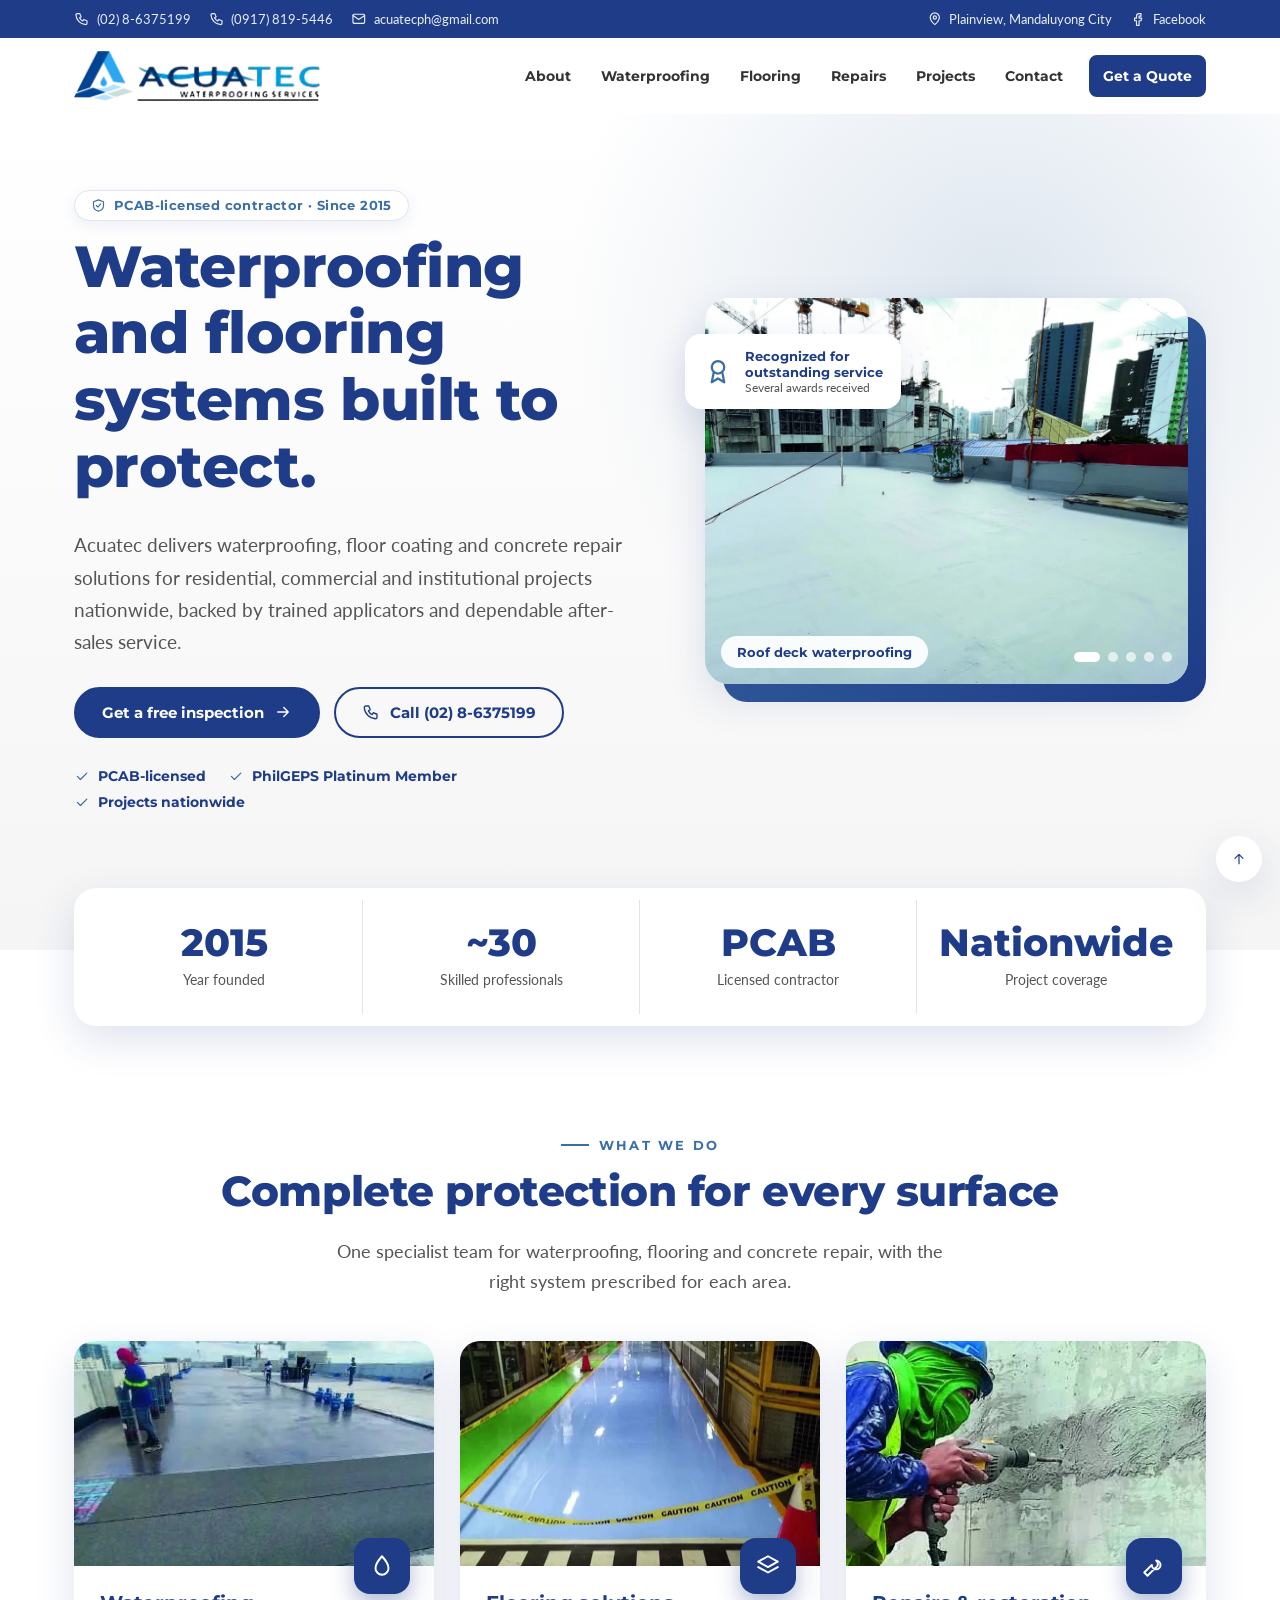
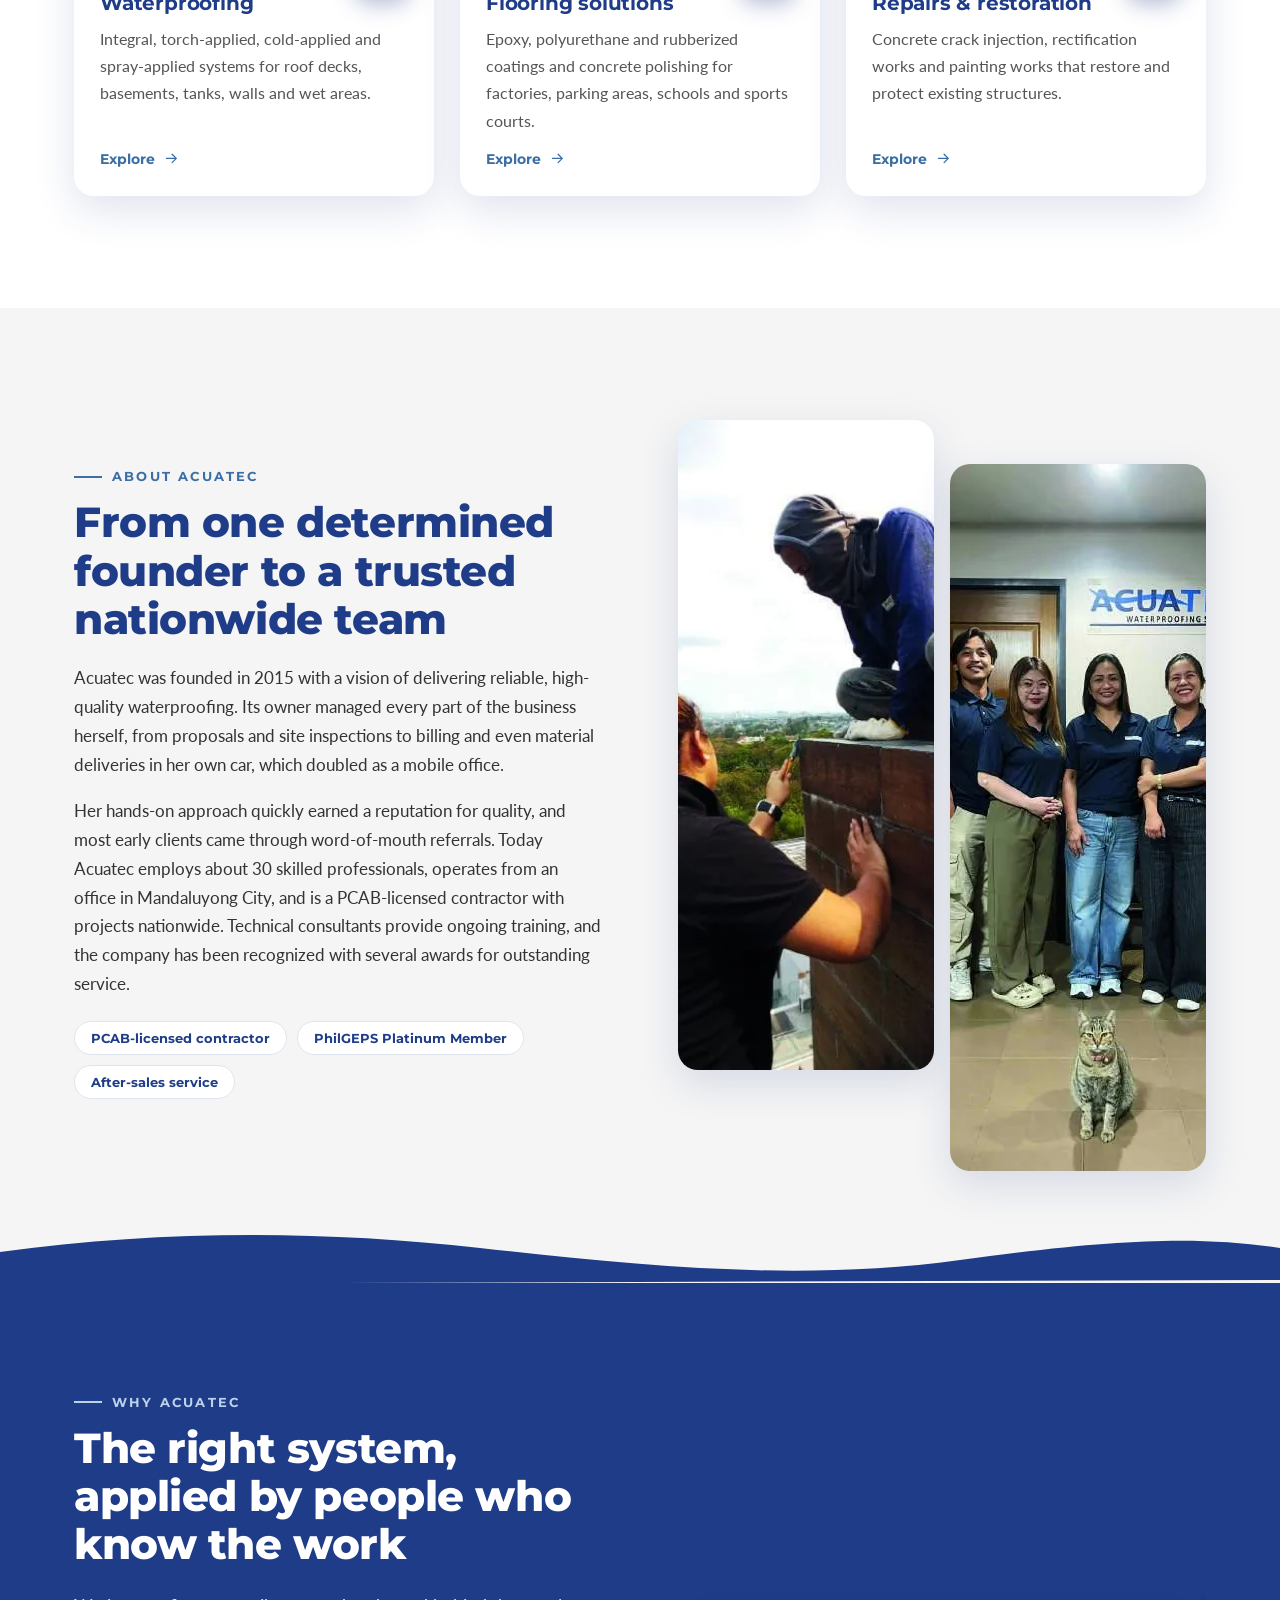
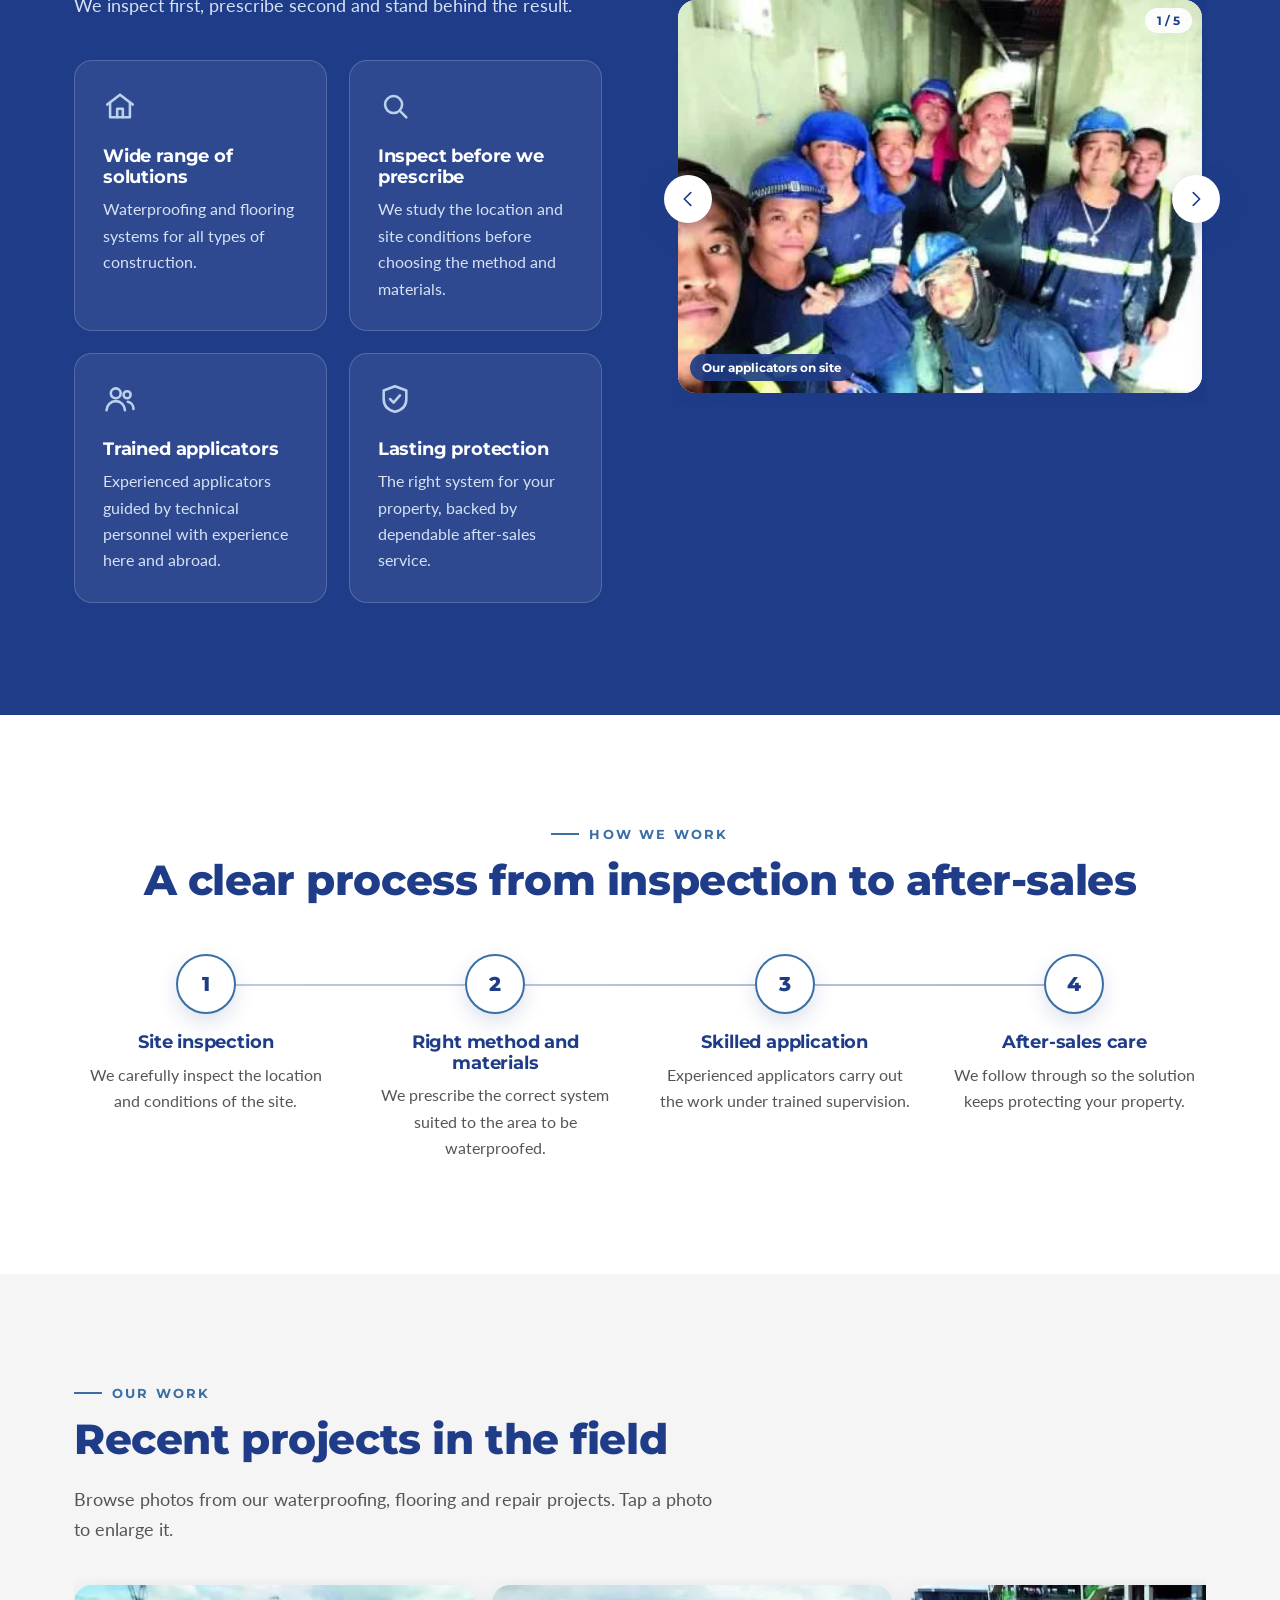
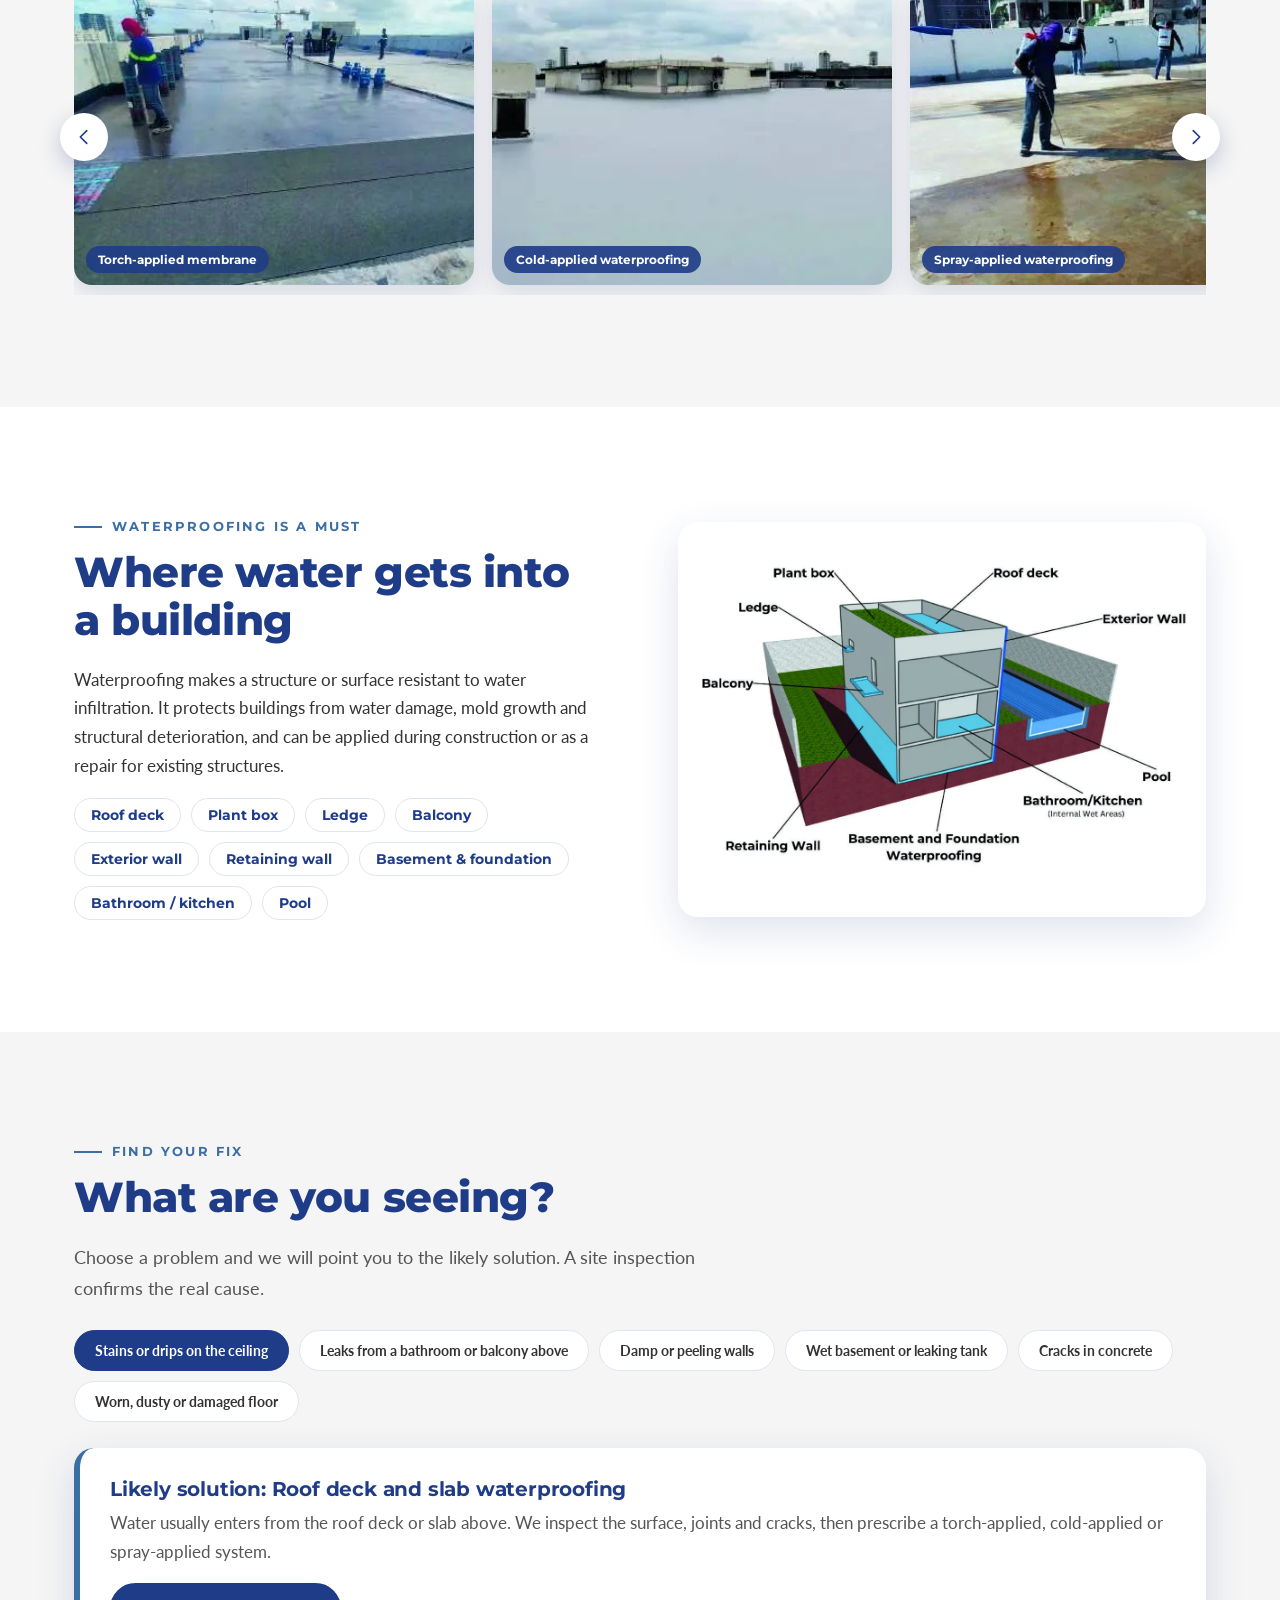
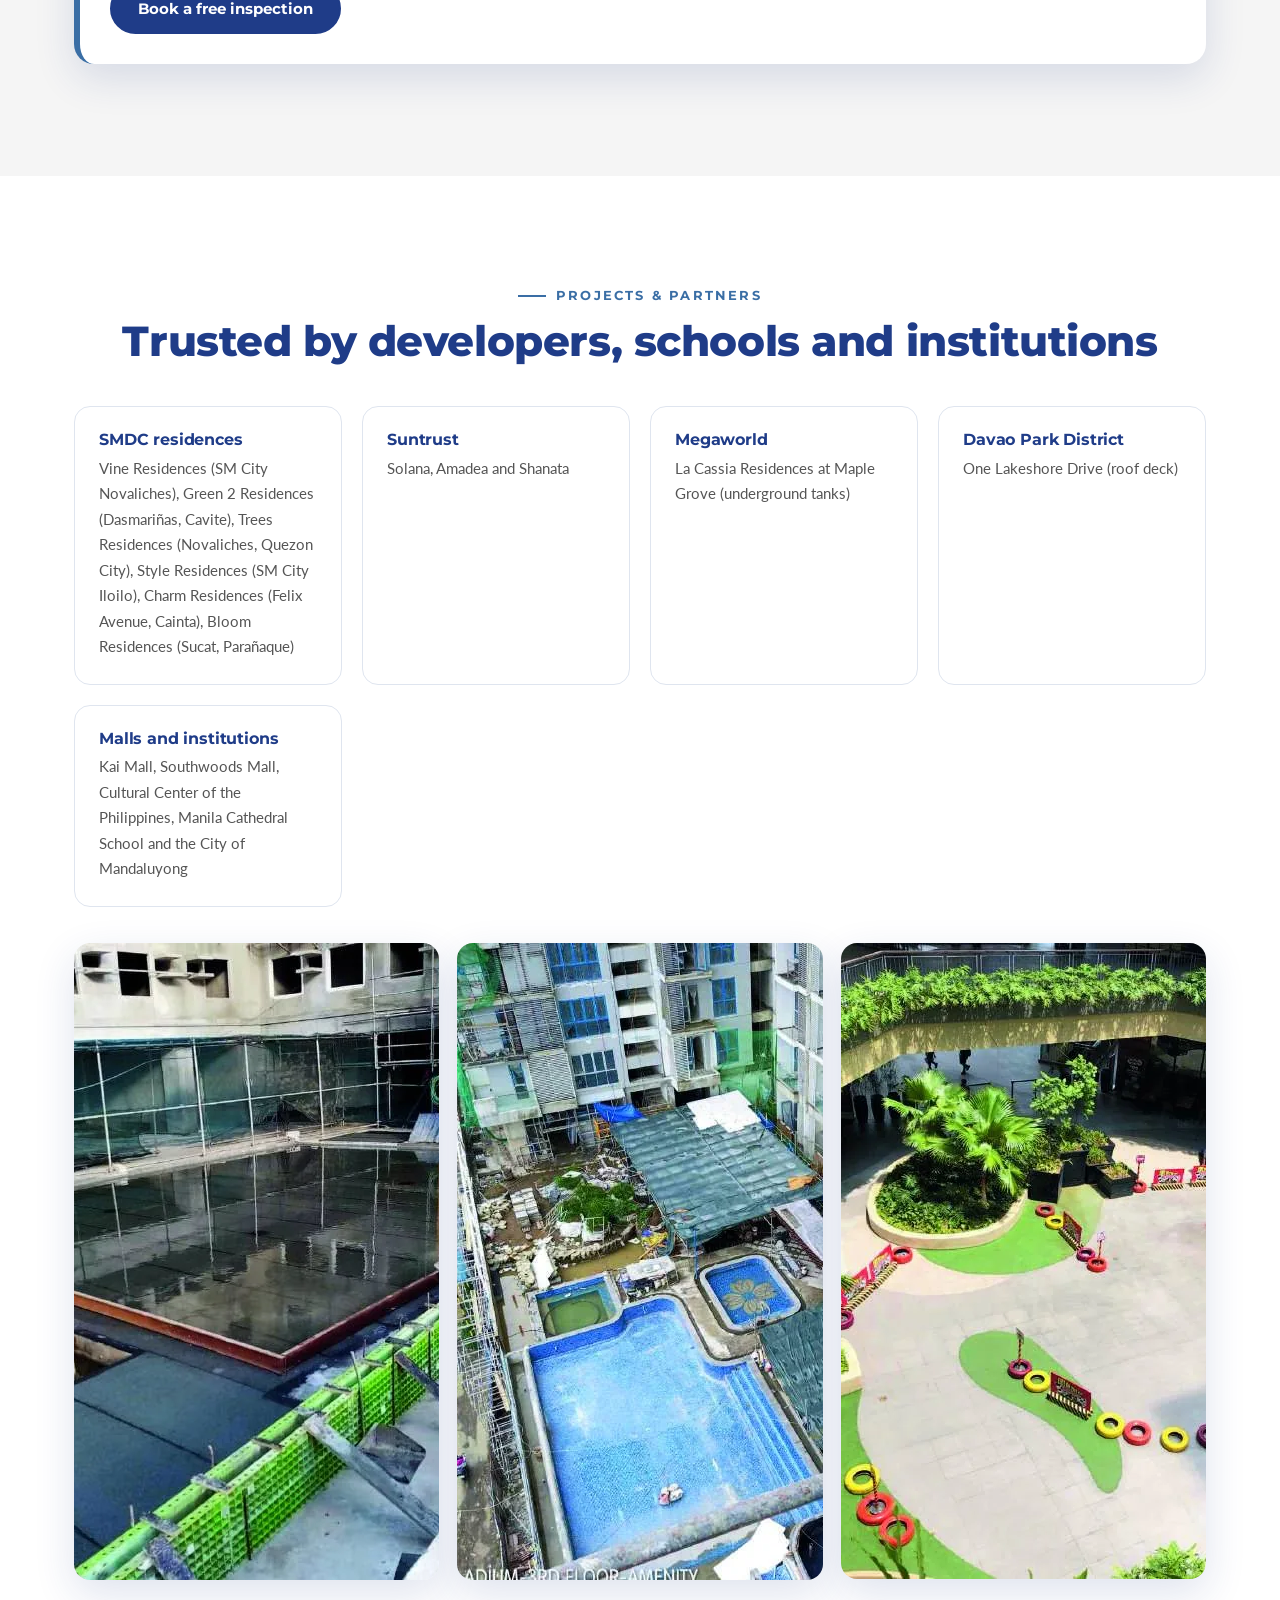
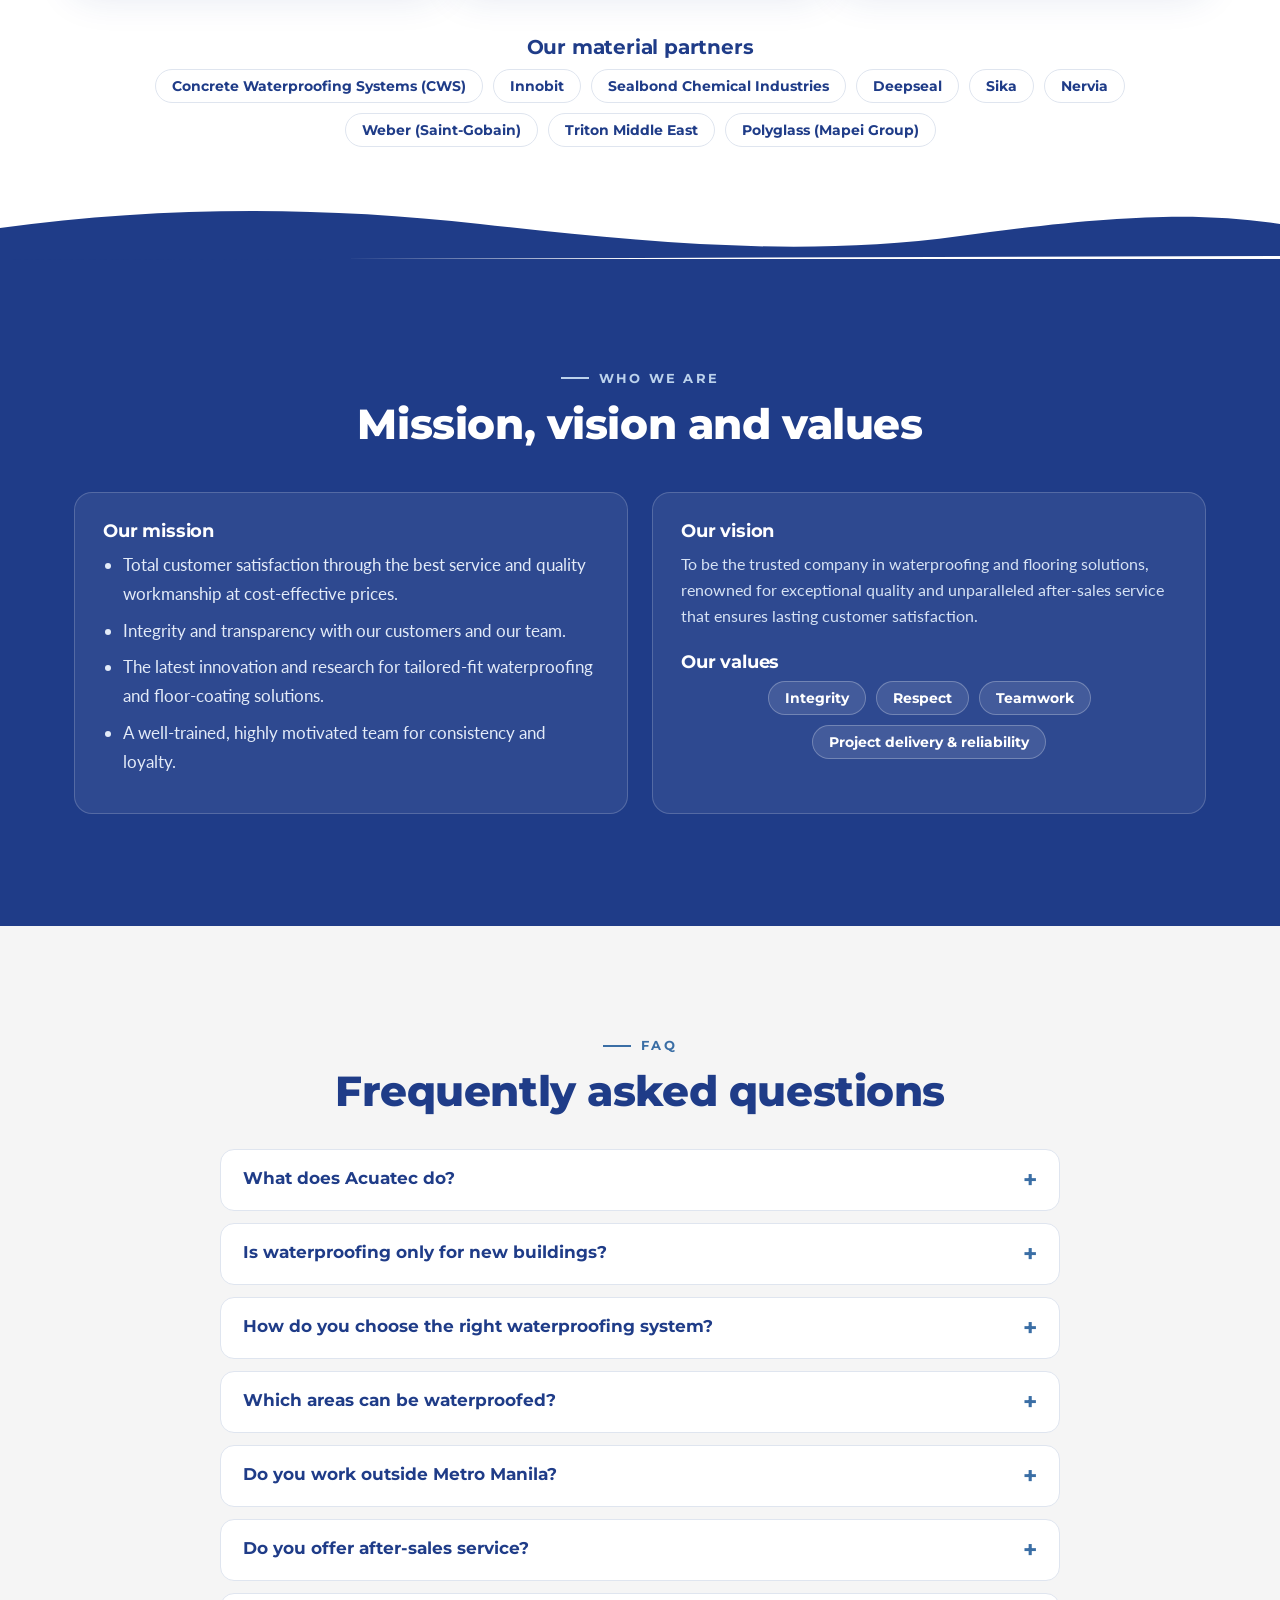
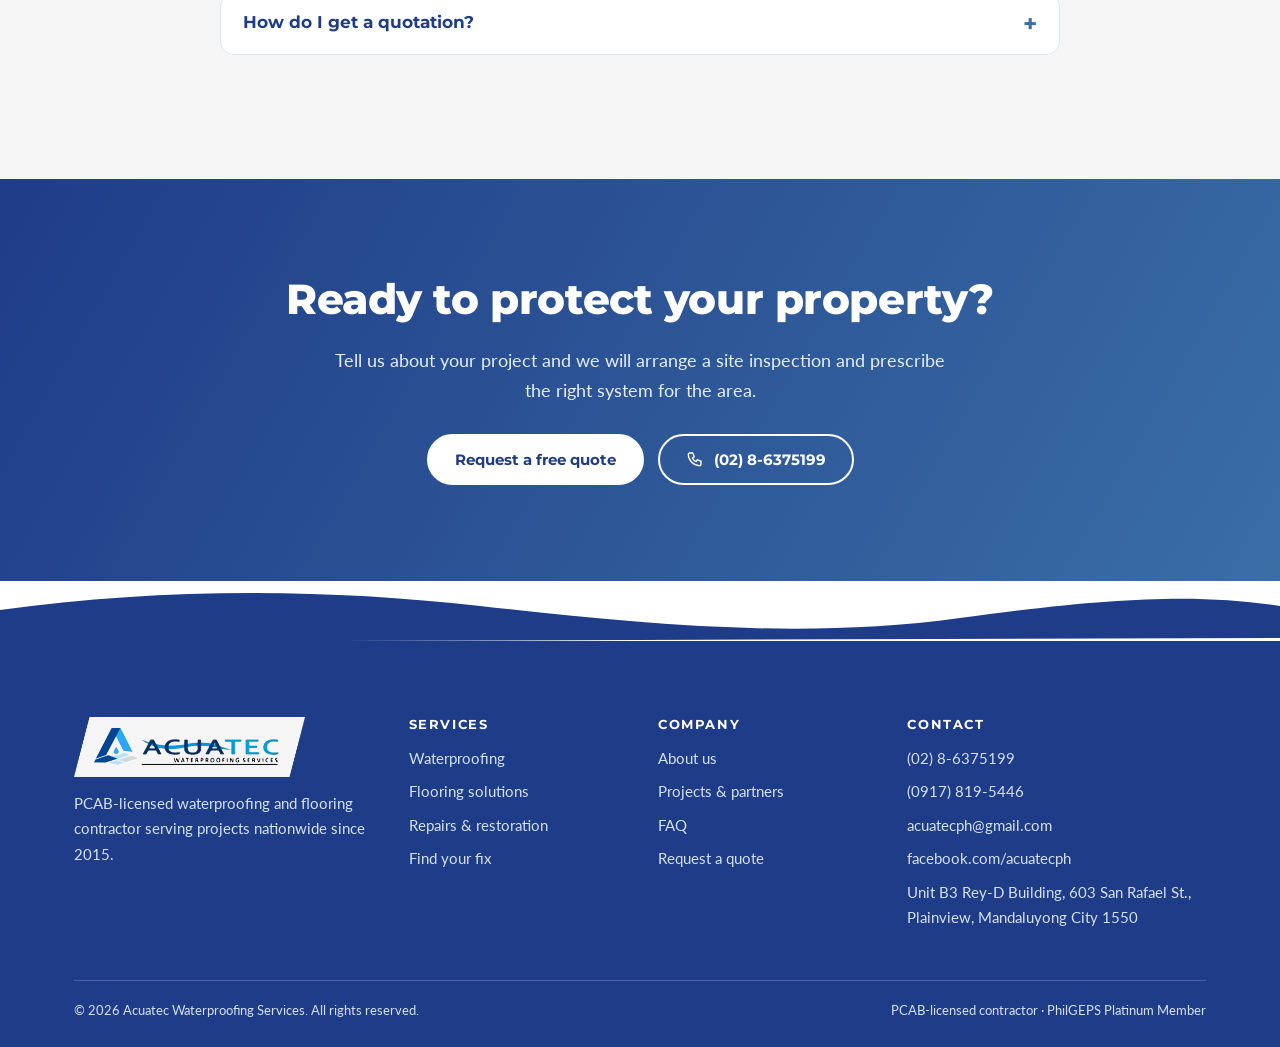
==== commit 6559702e: "Update index.html" ====
--- a/index.html
+++ b/index.html
@@ -22,7 +22,7 @@
 <p class="rv">Acuatec was founded in 2015 with a vision of delivering reliable, high-quality waterproofing. Its owner managed every part of the business herself, from proposals and site inspections to billing and even material deliveries in her own car, which doubled as a mobile office.</p>
 <p class="rv">Her hands-on approach quickly earned a reputation for quality, and most early clients came through word-of-mouth referrals. Today Acuatec employs about 30 skilled professionals, operates from an office in Mandaluyong City, and is a PCAB-licensed contractor with projects nationwide. Technical consultants provide ongoing training, and the company has been recognized with several awards for outstanding service.</p>
 <div class="badges rv"><span class="bdg">PCAB-licensed contractor</span><span class="bdg">PhilGEPS Platinum Member</span><span class="bdg">After-sales service</span></div></div>
-<div class="collage zg rv d1"><img src="assets/img/003-004.webp" width="472" height="628" alt="Acuatec&#x27;s owner inspecting a rooftop ledge" class="pic zoom" loading="lazy" decoding="async"><img src="assets/img/003-005.webp" width="530" height="707" alt="The Acuatec team in the office" class="pic zoom" loading="lazy" decoding="async"></div></div></section><section class="s navy" id="why"><svg class="wave" viewBox="0 0 1440 60" preserveAspectRatio="none" aria-hidden="true"><path fill="currentColor" d="M0 60V28C180 6 360 6 540 24s360 34 540 12 270-24 360-12v32z"/></svg><div class="w two"><div><div class="eyebrow rv">Why Acuatec</div><h2 class="rv">The right system, applied by people who know the work</h2><p class="sub rv">We inspect first, prescribe second and stand behind the result.</p>
+<div class="collage zg rv d1"><img src="assets/img/003-004.webp" width="500" height="650" alt="Acuatec&#x27;s owner inspecting a rooftop ledge" class="pic zoom" loading="lazy" decoding="async"><img src="assets/img/003-005.webp" width="530" height="707" alt="The Acuatec team in the office" class="pic zoom" loading="lazy" decoding="async"></div></div></section><section class="s navy" id="why"><svg class="wave" viewBox="0 0 1440 60" preserveAspectRatio="none" aria-hidden="true"><path fill="currentColor" d="M0 60V28C180 6 360 6 540 24s360 34 540 12 270-24 360-12v32z"/></svg><div class="w two"><div><div class="eyebrow rv">Why Acuatec</div><h2 class="rv">The right system, applied by people who know the work</h2><p class="sub rv">We inspect first, prescribe second and stand behind the result.</p>
 <div class="feat"><div class="fc2 rv"><svg class="ic" aria-hidden="true"><use href="#i-home"/></svg><h3>Wide range of solutions</h3><p>Waterproofing and flooring systems for all types of construction.</p></div><div class="fc2 rv"><svg class="ic" aria-hidden="true"><use href="#i-search"/></svg><h3>Inspect before we prescribe</h3><p>We study the location and site conditions before choosing the method and materials.</p></div><div class="fc2 rv"><svg class="ic" aria-hidden="true"><use href="#i-users"/></svg><h3>Trained applicators</h3><p>Experienced applicators guided by technical personnel with experience here and abroad.</p></div><div class="fc2 rv"><svg class="ic" aria-hidden="true"><use href="#i-shield"/></svg><h3>Lasting protection</h3><p>The right system for your property, backed by dependable after-sales service.</p></div></div></div>
 <div class="car one rv" data-car data-auto="4500"><div class="track" tabindex="0" role="region" aria-label="Photo carousel"><figure class="slide"><img src="assets/img/004-010.webp" width="470" height="304" alt="Acuatec applicators on site" loading="lazy" decoding="async"><figcaption>Our applicators on site</figcaption></figure><figure class="slide"><img src="assets/img/004-011.webp" width="471" height="305" alt="Acuatec receiving an award" loading="lazy" decoding="async"><figcaption>Recognized for outstanding service</figcaption></figure><figure class="slide"><img src="assets/img/005-013.webp" width="506" height="322" alt="Technical training session" loading="lazy" decoding="async"><figcaption>Ongoing technical training</figcaption></figure><figure class="slide"><img src="assets/img/005-016.webp" width="506" height="327" alt="The Acuatec team outing" loading="lazy" decoding="async"><figcaption>One team, one goal</figcaption></figure><figure class="slide"><img src="assets/img/006-018.webp" width="516" height="517" alt="Awards and certificates" loading="lazy" decoding="async"><figcaption>Awards and certificates</figcaption></figure></div><button class="cb prev" type="button" aria-label="Previous photo"><svg class="ic" aria-hidden="true"><use href="#i-l"/></svg></button><button class="cb next" type="button" aria-label="Next photo"><svg class="ic" aria-hidden="true"><use href="#i-r"/></svg></button><span class="cnt" aria-live="polite"></span></div></div></section><section class="s ctr" id="process"><div class="w"><div class="eyebrow rv">How we work</div><h2 class="rv">A clear process from inspection to after-sales</h2><div class="tl"><div class="rv d0"><span class="n">1</span><h3>Site inspection</h3><p>We carefully inspect the location and conditions of the site.</p></div><div class="rv d1"><span class="n">2</span><h3>Right method and materials</h3><p>We prescribe the correct system suited to the area to be waterproofed.</p></div><div class="rv d2"><span class="n">3</span><h3>Skilled application</h3><p>Experienced applicators carry out the work under trained supervision.</p></div><div class="rv d0"><span class="n">4</span><h3>After-sales care</h3><p>We follow through so the solution keeps protecting your property.</p></div></div></div></section><section class="s alt" id="work"><div class="w"><div class="eyebrow rv">Our work</div><h2 class="rv">Recent projects in the field</h2><p class="sub rv">Browse photos from our waterproofing, flooring and repair projects. Tap a photo to enlarge it.</p><div style="margin-top:34px"><div class="car rv" data-car data-auto="3800"><div class="track" tabindex="0" role="region" aria-label="Photo carousel"><figure class="slide"><img src="assets/img/012-038.webp" width="368" height="367" alt="Torch-applied membrane" loading="lazy" decoding="async"><figcaption>Torch-applied membrane</figcaption></figure><figure class="slide"><img src="assets/img/013-049.webp" width="368" height="367" alt="Cold-applied roof deck" loading="lazy" decoding="async"><figcaption>Cold-applied waterproofing</figcaption></figure><figure class="slide"><img src="assets/img/014-060.webp" width="405" height="493" alt="Spray-applied sealer" loading="lazy" decoding="async"><figcaption>Spray-applied waterproofing</figcaption></figure><figure class="slide"><img src="assets/img/012-044.webp" width="368" height="367" alt="Torch-applied membrane" loading="lazy" decoding="async"><figcaption>Torch-applied membrane</figcaption></figure><figure class="slide"><img src="assets/img/013-047.webp" width="367" height="368" alt="Cold-applied wall waterproofing" loading="lazy" decoding="async"><figcaption>Wall waterproofing</figcaption></figure><figure class="slide"><img src="assets/img/019-080.webp" width="368" height="367" alt="Rubberized court coating" loading="lazy" decoding="async"><figcaption>Rubberized floor coating</figcaption></figure><figure class="slide"><img src="assets/img/020-091.webp" width="367" height="368" alt="Polished concrete floor" loading="lazy" decoding="async"><figcaption>Concrete polishing</figcaption></figure><figure class="slide"><img src="assets/img/022-107.webp" width="368" height="367" alt="Painting works at height" loading="lazy" decoding="async"><figcaption>Painting works</figcaption></figure><figure class="slide"><img src="assets/img/023-111.webp" width="637" height="637" alt="Deck waterproofing on a tower project" loading="lazy" decoding="async"><figcaption>Deck waterproofing</figcaption></figure><figure class="slide"><img src="assets/img/025-132.webp" width="637" height="636" alt="Mall atrium project" loading="lazy" decoding="async"><figcaption>Mall project</figcaption></figure><figure class="slide"><img src="assets/img/018-076.webp" width="429" height="429" alt="Epoxy floor coating" loading="lazy" decoding="async"><figcaption>Epoxy floor coating</figcaption></figure><figure class="slide"><img src="assets/img/022-103.webp" width="368" height="367" alt="Concrete crack injection" loading="lazy" decoding="async"><figcaption>Crack injection repair</figcaption></figure></div><button class="cb prev" type="button" aria-label="Previous photo"><svg class="ic" aria-hidden="true"><use href="#i-l"/></svg></button><button class="cb next" type="button" aria-label="Next photo"><svg class="ic" aria-hidden="true"><use href="#i-r"/></svg></button></div></div></div></section><section class="s" id="areas"><div class="w two"><div><div class="eyebrow rv">Waterproofing is a must</div><h2 class="rv">Where water gets into a building</h2><p class="rv">Waterproofing makes a structure or surface resistant to water infiltration. It protects buildings from water damage, mold growth and structural deterioration, and can be applied during construction or as a repair for existing structures.</p>
 <div class="chips rv"><span>Roof deck</span><span>Plant box</span><span>Ledge</span><span>Balcony</span><span>Exterior wall</span><span>Retaining wall</span><span>Basement &amp; foundation</span><span>Bathroom / kitchen</span><span>Pool</span></div></div><div class="diagram rv d1 zg"><img src="assets/img/010-032.webp" width="1100" height="804" alt="Diagram of the areas of a building that need waterproofing" class="zoom" loading="lazy" decoding="async"></div></div></section><section class="s alt" id="fixs"><div class="w"><div class="eyebrow rv">Find your fix</div><h2 class="rv">What are you seeing?</h2><p class="sub rv">Choose a problem and we will point you to the likely solution. A site inspection confirms the real cause.</p><div id="fix" class="rv"><div class="tabs" role="group" aria-label="Common problems"></div><div class="res" aria-live="polite"></div></div></div></section><section class="s ctr" id="clients"><div class="w"><div class="eyebrow rv">Projects &amp; partners</div><h2 class="rv">Trusted by developers, schools and institutions</h2>
@@ -35,4 +35,4 @@
 <div><h4>Company</h4><a href="index.html#about">About us</a><a href="index.html#clients">Projects &amp; partners</a><a href="index.html#faq">FAQ</a><a href="contact.html#quote">Request a quote</a></div>
 <div><h4>Contact</h4><a href="tel:+63286375199">(02) 8-6375199</a><a href="tel:+639178195446">(0917) 819-5446</a><a href="mailto:acuatecph@gmail.com">acuatecph@gmail.com</a><a href="https://www.facebook.com/acuatecph" target="_blank" rel="noopener">facebook.com/acuatecph</a><p>Unit B3 Rey-D Building, 603 San Rafael St., Plainview, Mandaluyong City 1550</p></div></div>
 <div class="copy"><span>&copy; <span data-year>2026</span> Acuatec Waterproofing Services. All rights reserved.</span><span>PCAB-licensed contractor &middot; PhilGEPS Platinum Member</span></div></div></footer>
-<div class="fab"><a class="btn q" href="contact.html#quote">Get a Quote</a><button class="top" type="button" aria-label="Back to top"><svg class="ic" aria-hidden="true"><use href="#i-up"/></svg></button></div><script src="assets/js/main.js" defer></script></body></html>+<div class="fab"><a class="btn q" href="contact.html#quote">Get a Quote</a><button class="top" type="button" aria-label="Back to top"><svg class="ic" aria-hidden="true"><use href="#i-up"/></svg></button></div><script src="assets/js/main.js" defer></script></body></html>
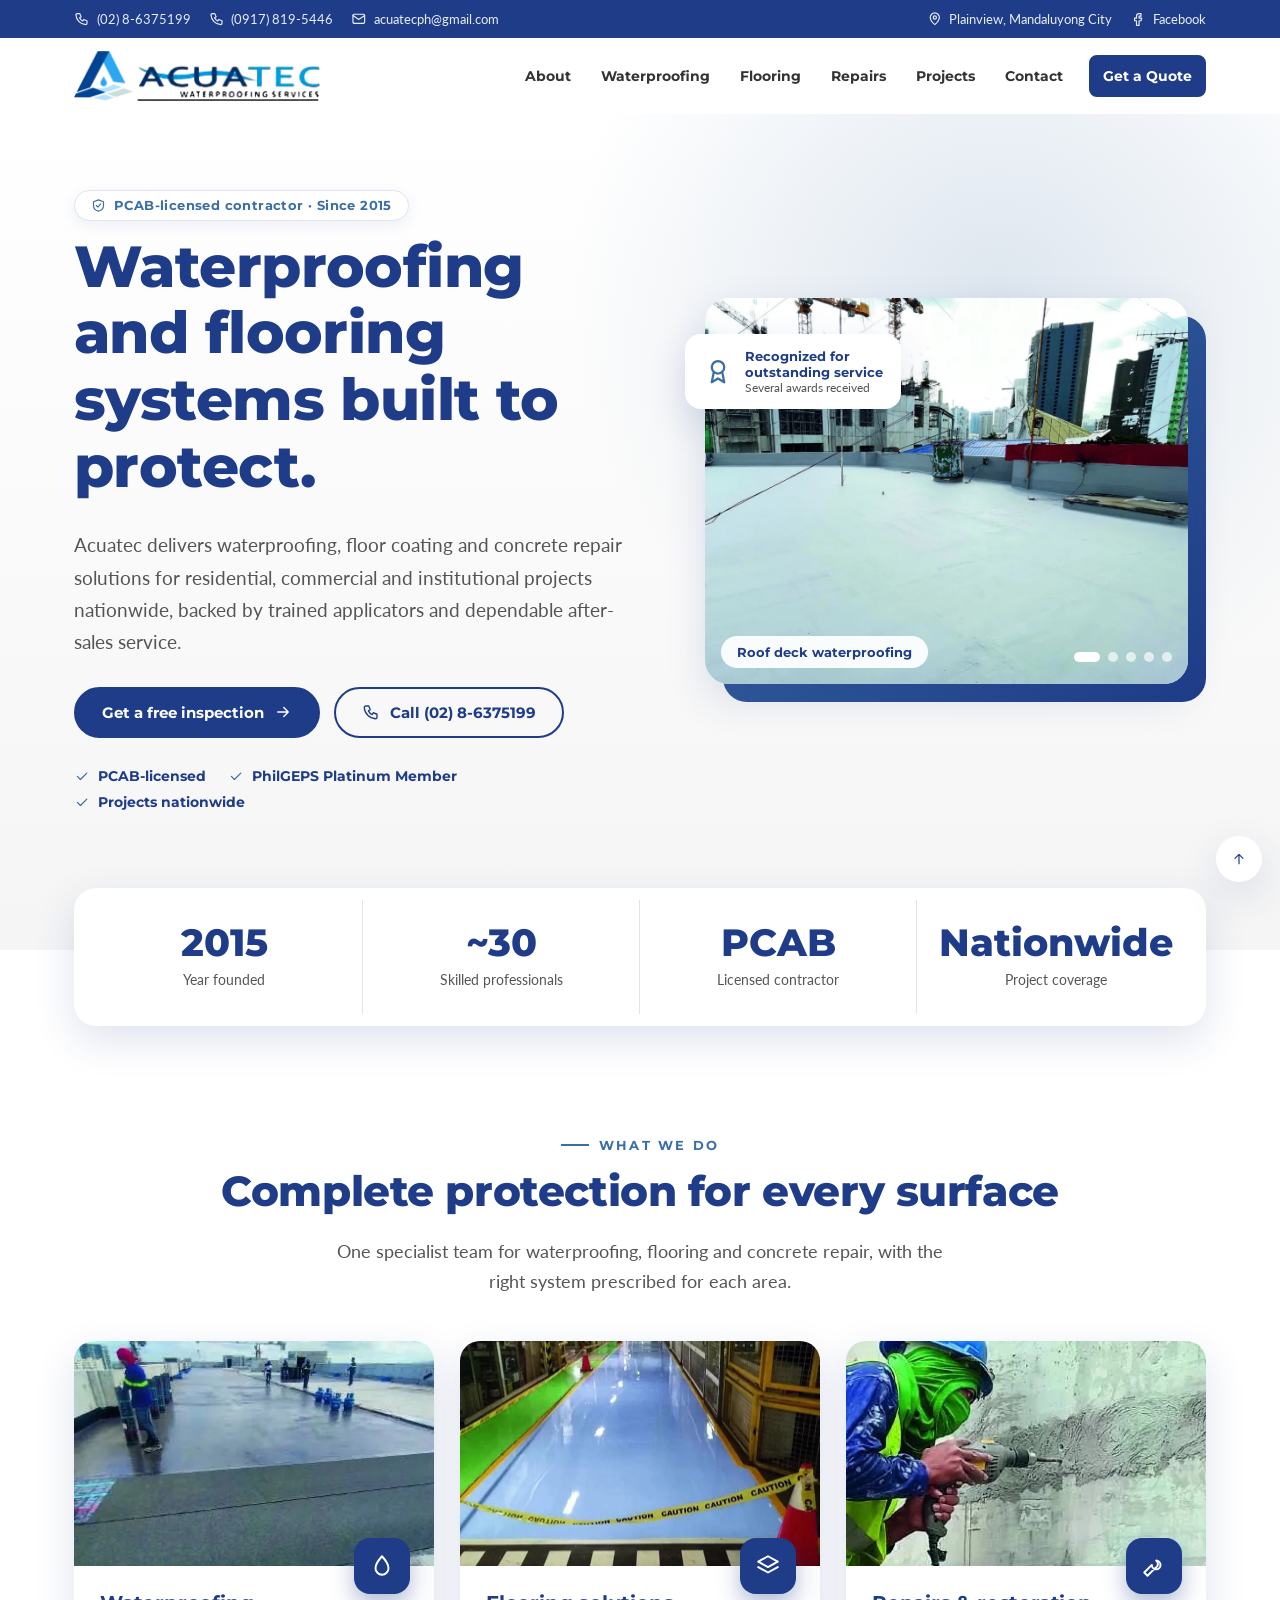
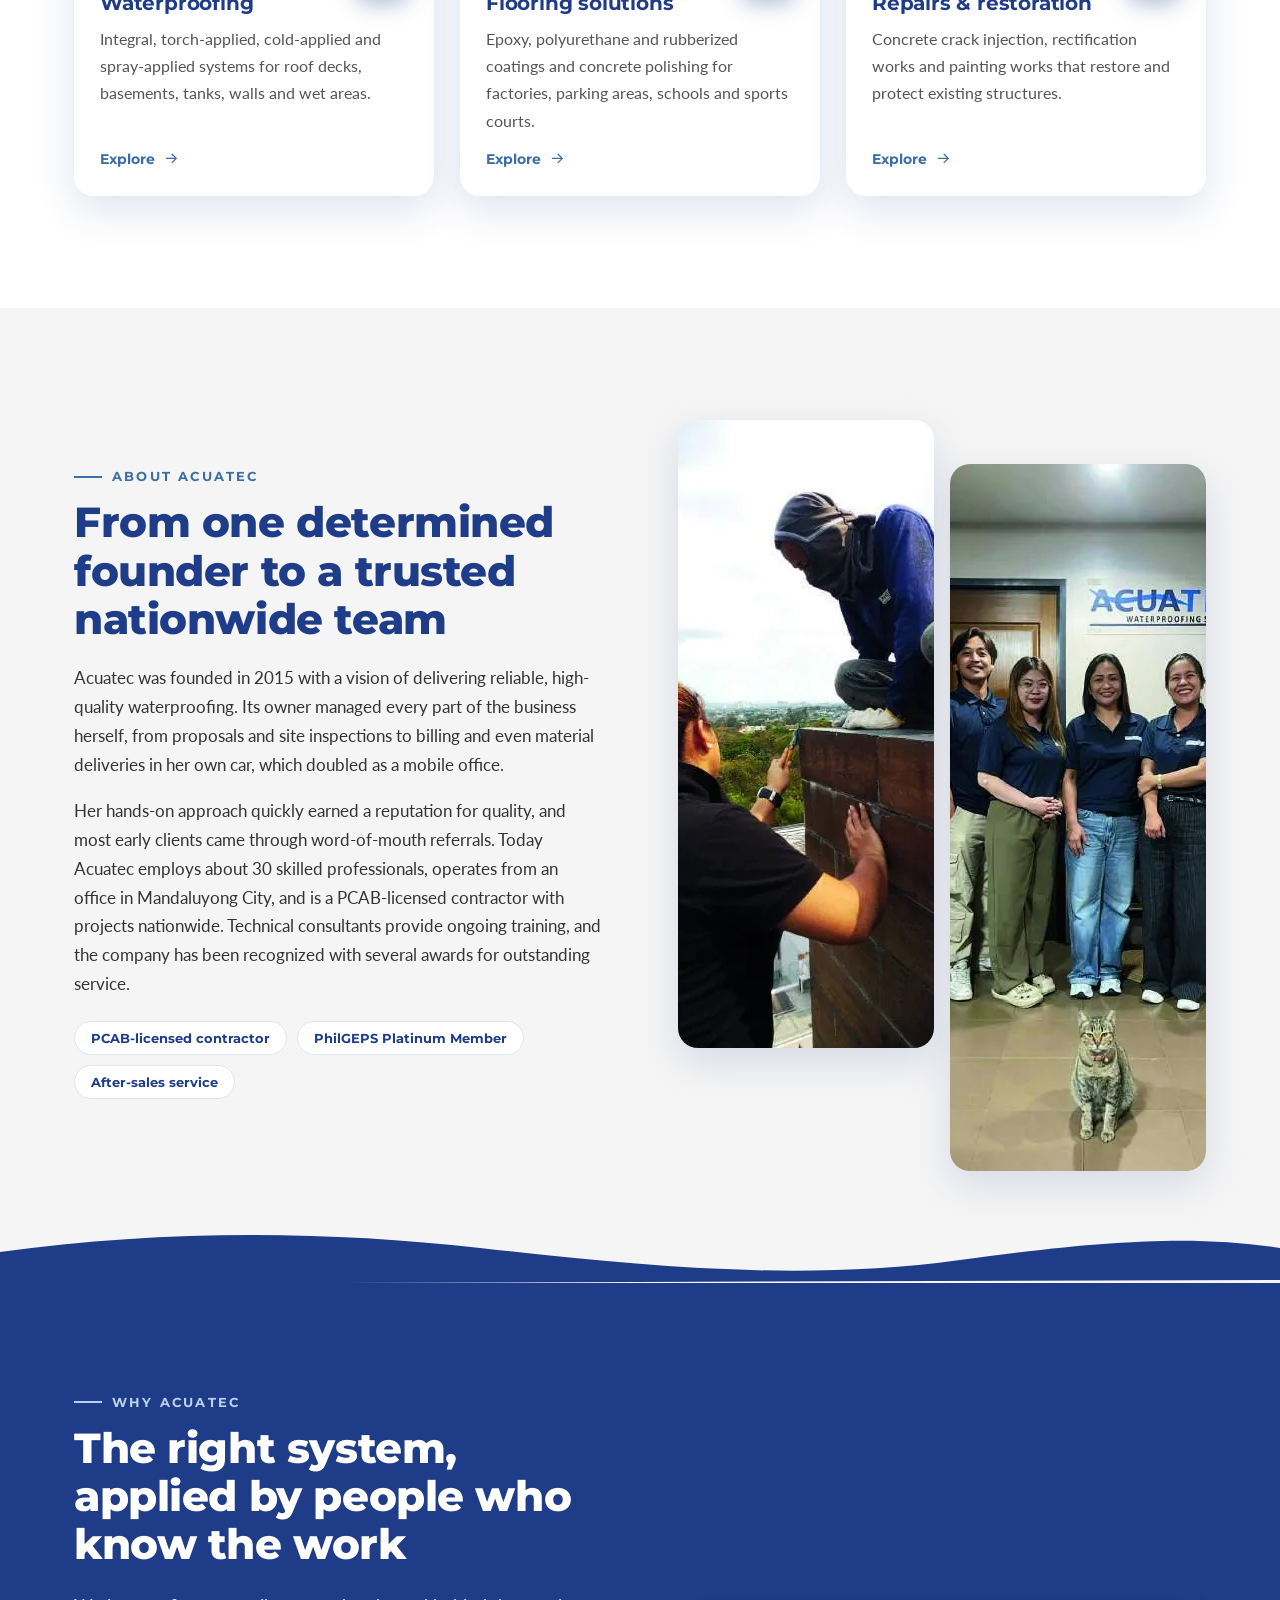
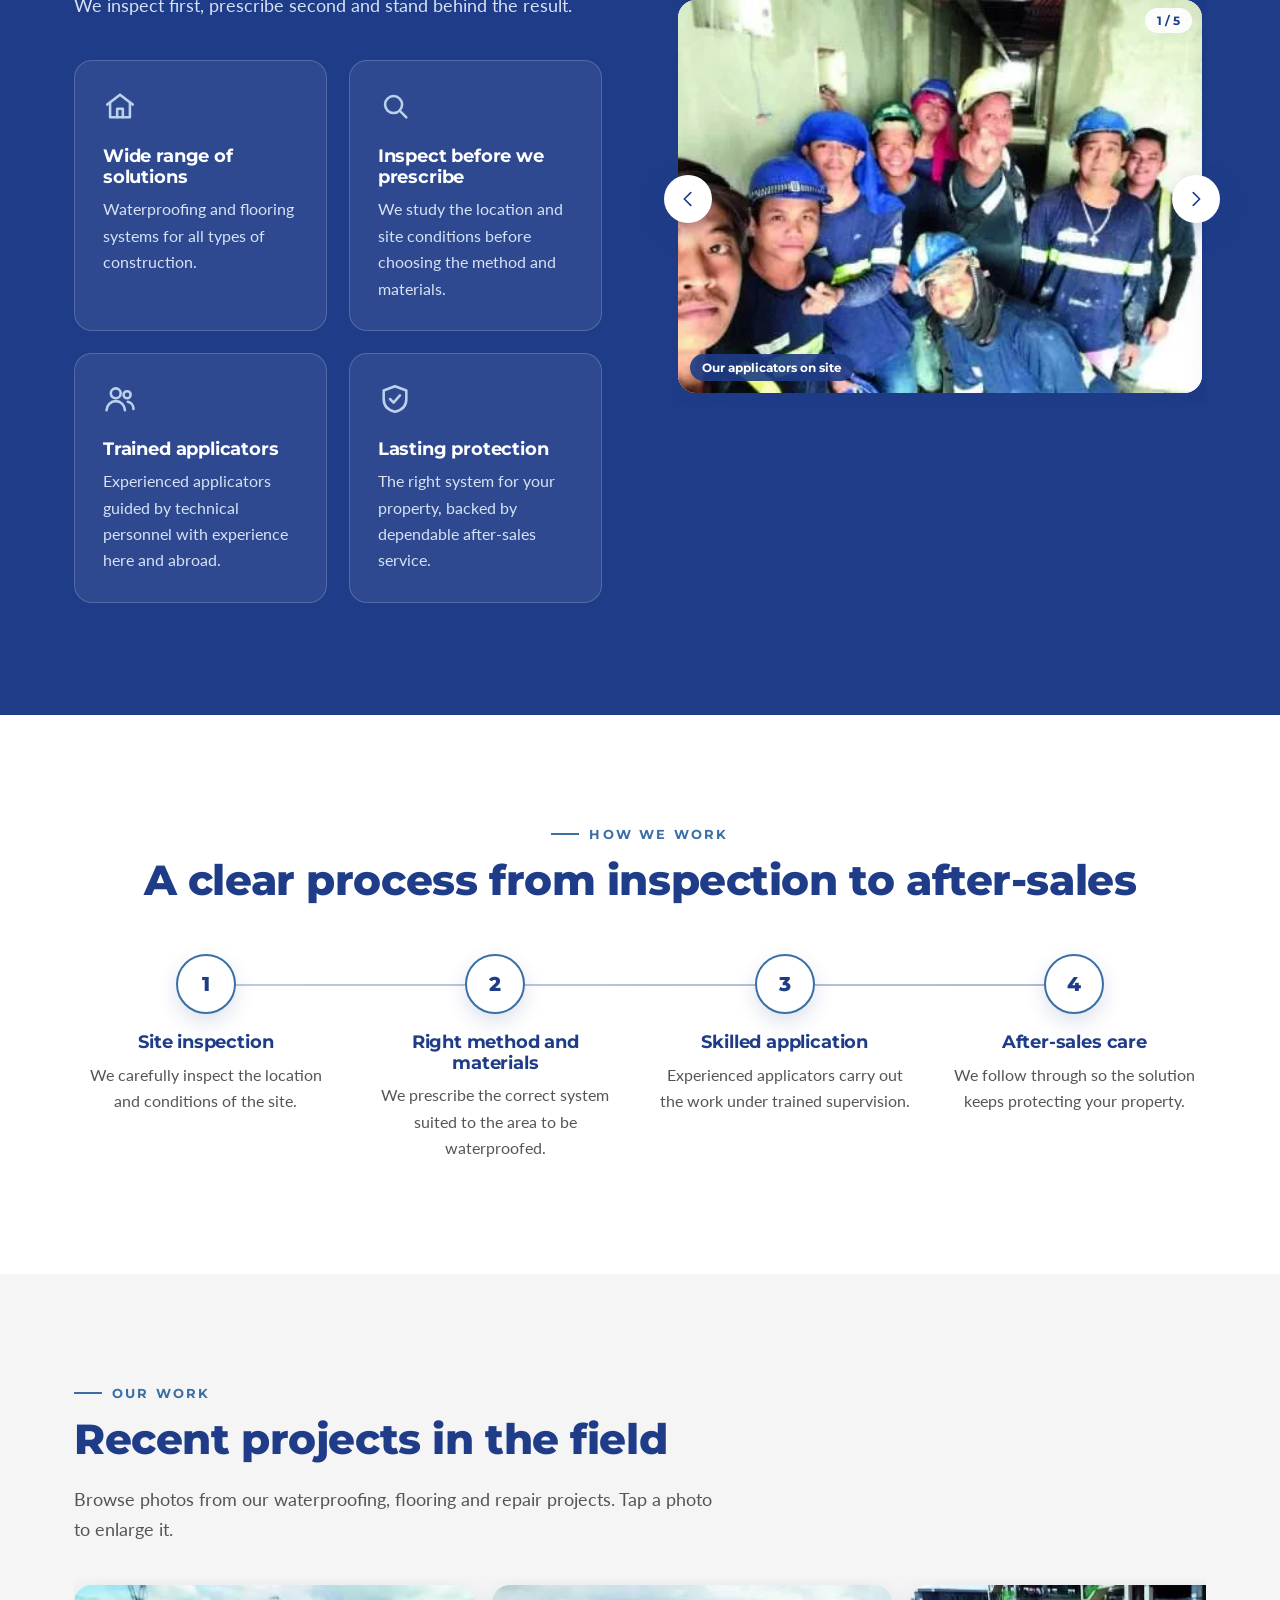
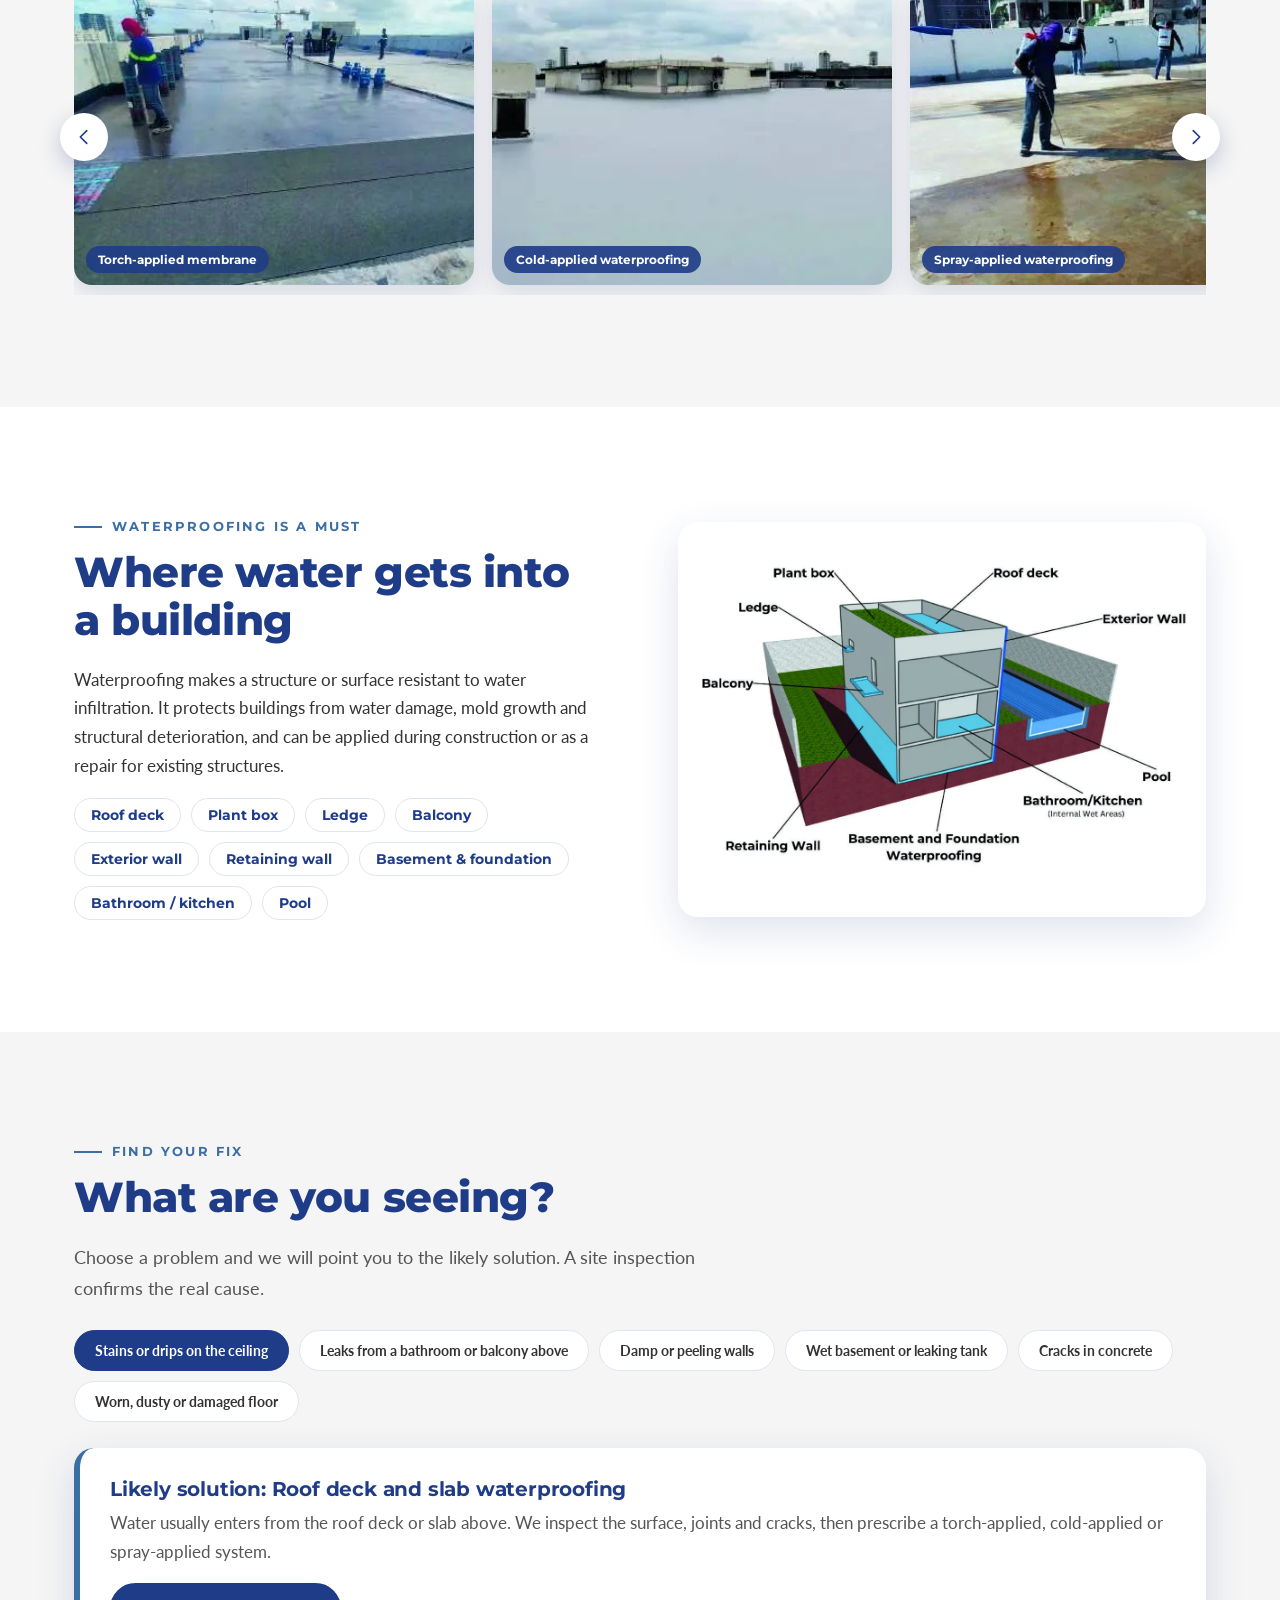
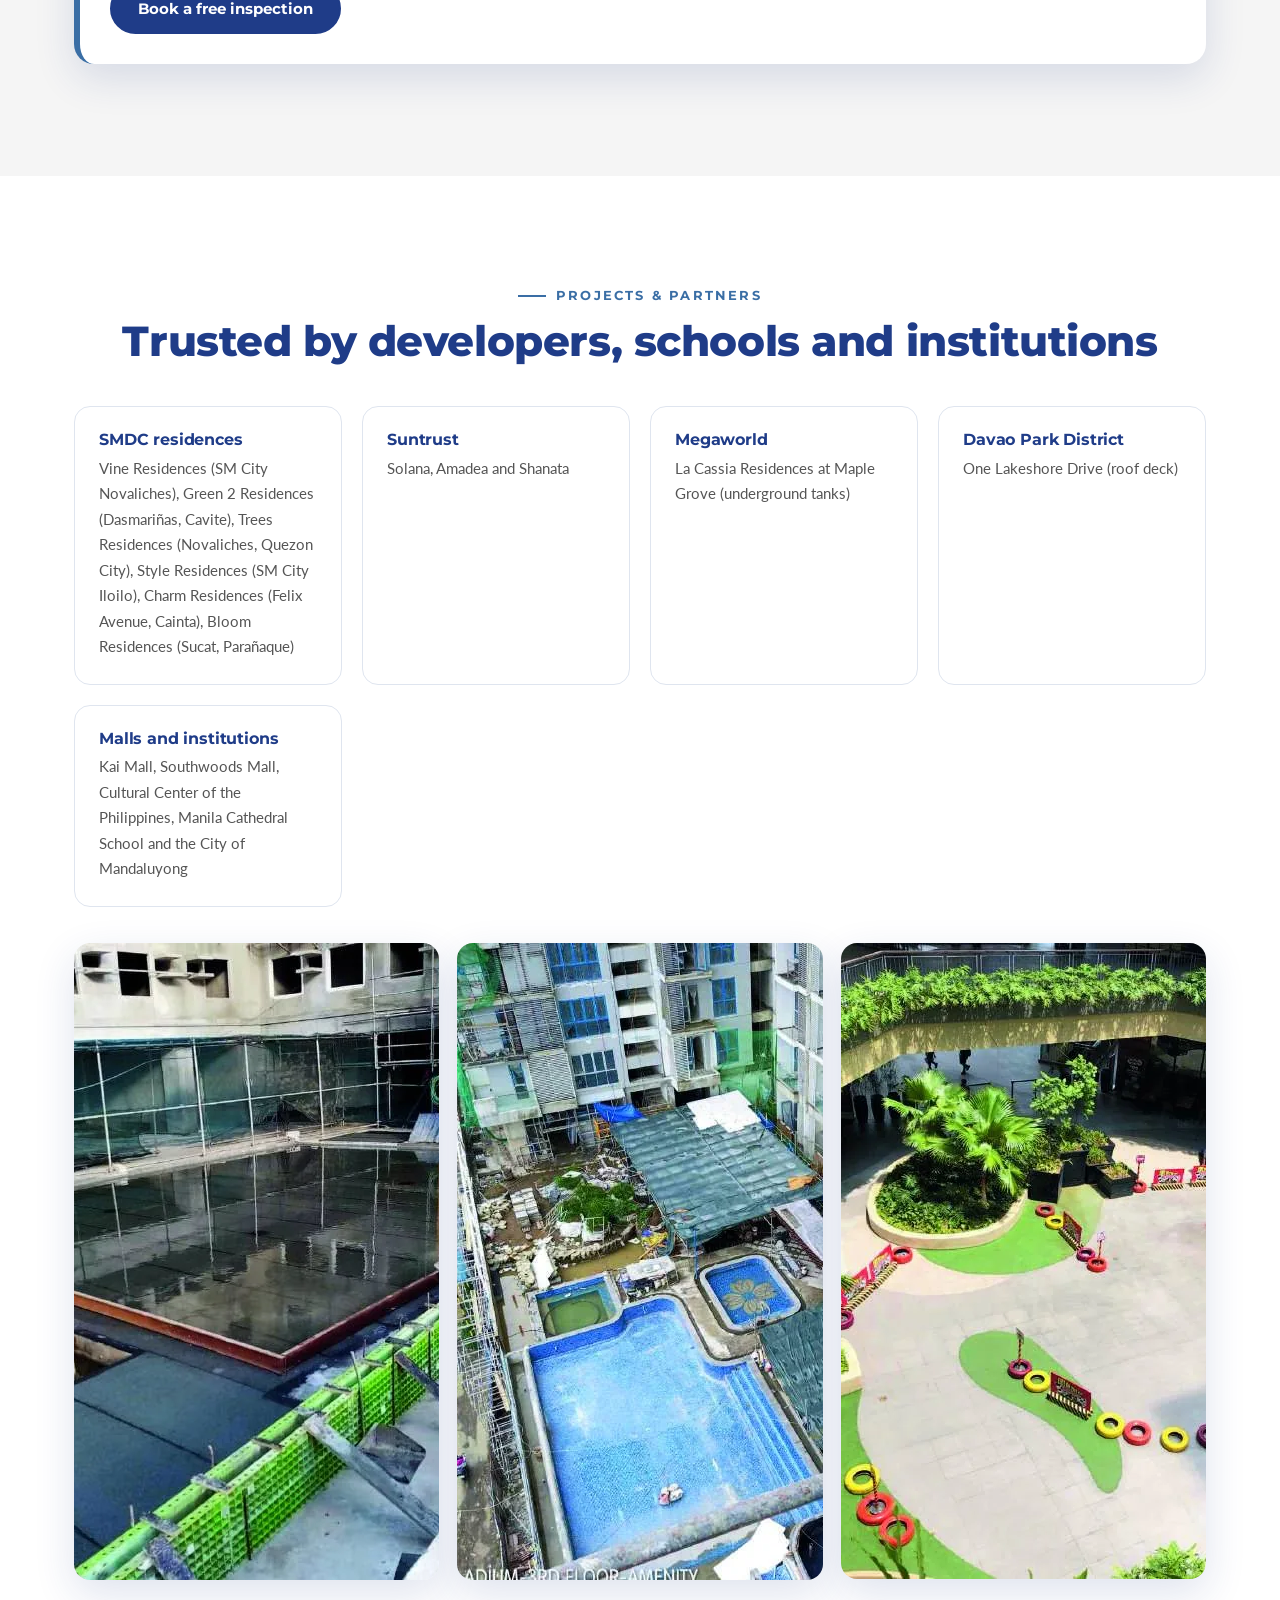
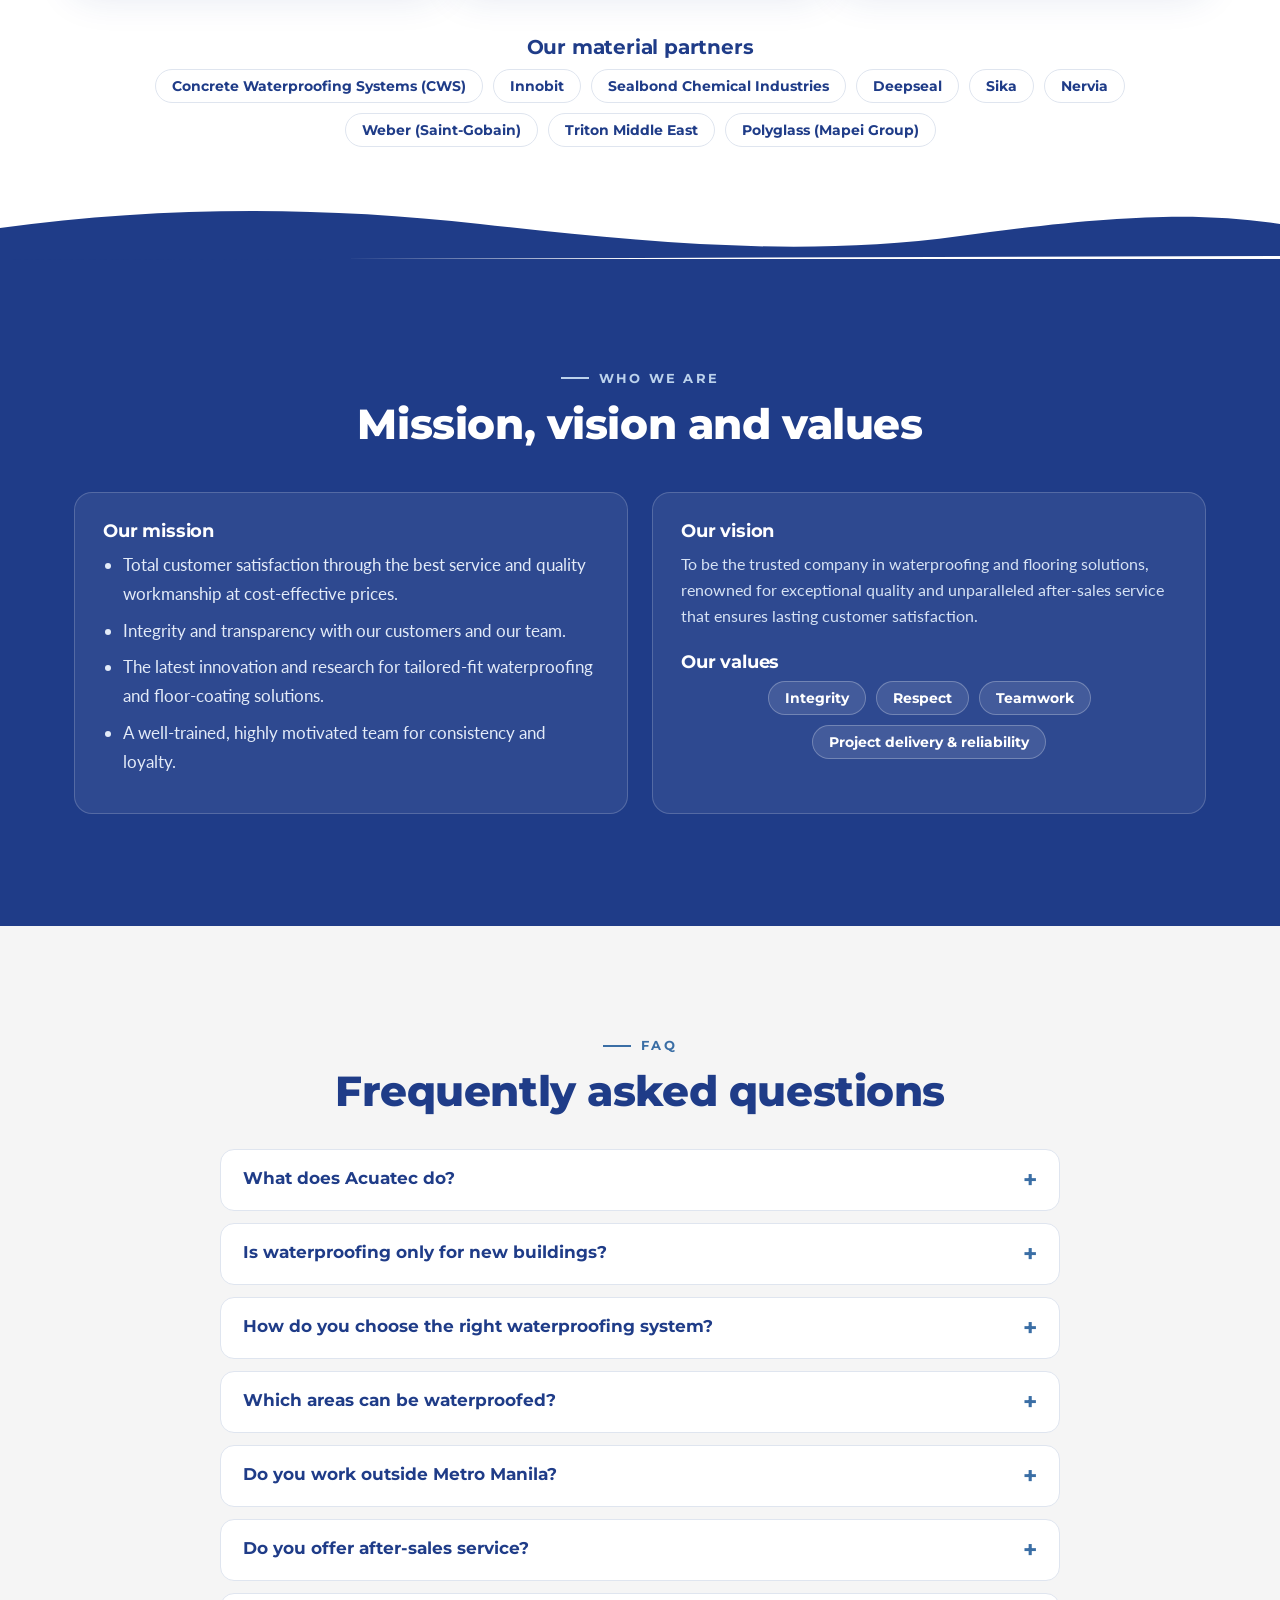
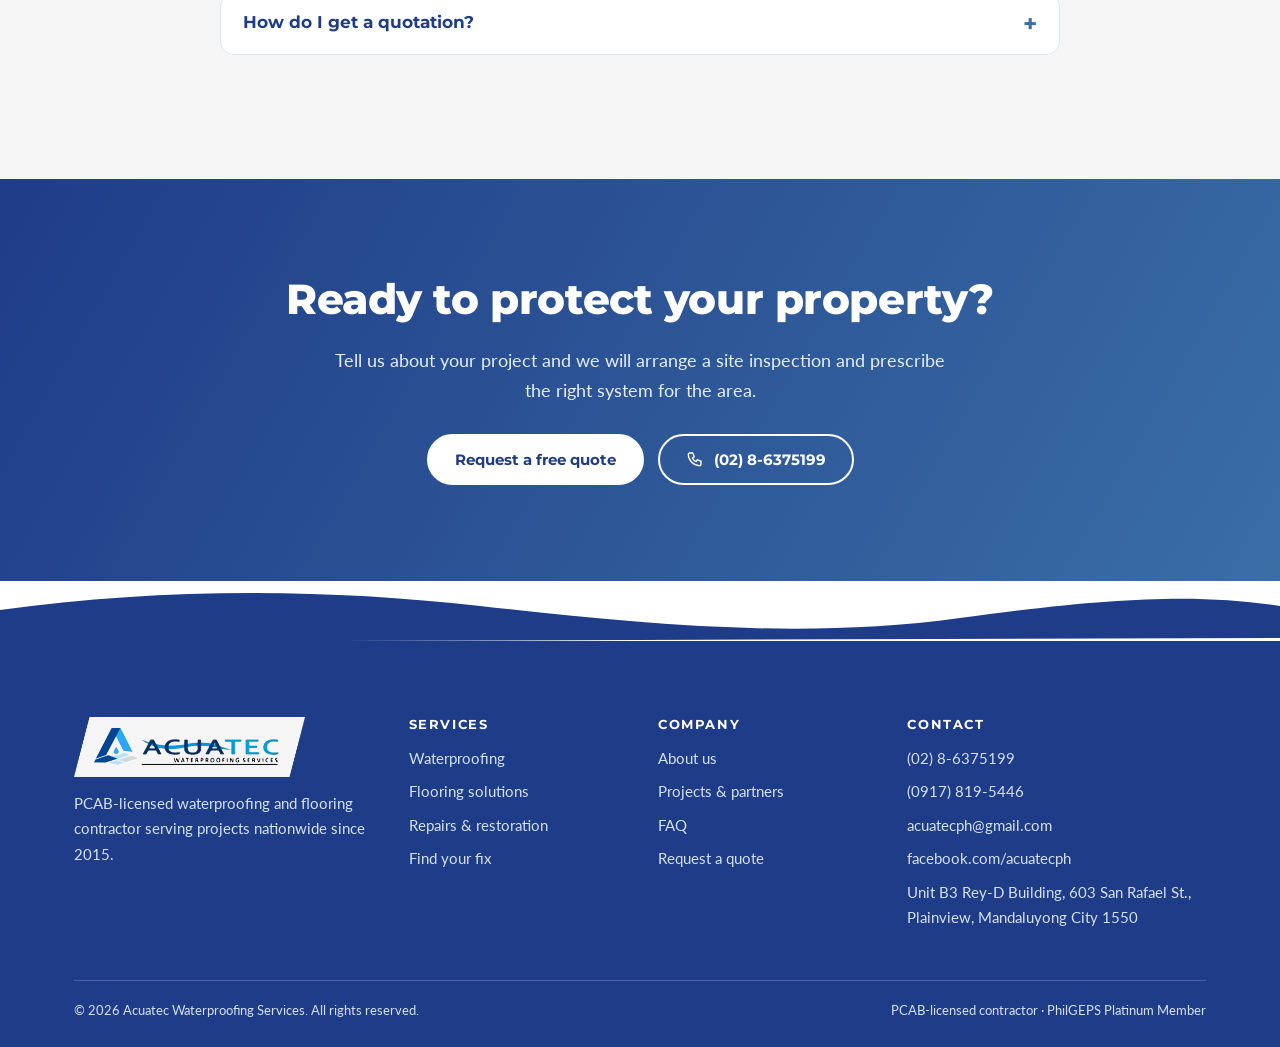
==== commit d8b766da: "Update index.html" ====
--- a/index.html
+++ b/index.html
@@ -22,7 +22,7 @@
 <p class="rv">Acuatec was founded in 2015 with a vision of delivering reliable, high-quality waterproofing. Its owner managed every part of the business herself, from proposals and site inspections to billing and even material deliveries in her own car, which doubled as a mobile office.</p>
 <p class="rv">Her hands-on approach quickly earned a reputation for quality, and most early clients came through word-of-mouth referrals. Today Acuatec employs about 30 skilled professionals, operates from an office in Mandaluyong City, and is a PCAB-licensed contractor with projects nationwide. Technical consultants provide ongoing training, and the company has been recognized with several awards for outstanding service.</p>
 <div class="badges rv"><span class="bdg">PCAB-licensed contractor</span><span class="bdg">PhilGEPS Platinum Member</span><span class="bdg">After-sales service</span></div></div>
-<div class="collage zg rv d1"><img src="assets/img/003-004.webp" width="500" height="650" alt="Acuatec&#x27;s owner inspecting a rooftop ledge" class="pic zoom" loading="lazy" decoding="async"><img src="assets/img/003-005.webp" width="530" height="707" alt="The Acuatec team in the office" class="pic zoom" loading="lazy" decoding="async"></div></div></section><section class="s navy" id="why"><svg class="wave" viewBox="0 0 1440 60" preserveAspectRatio="none" aria-hidden="true"><path fill="currentColor" d="M0 60V28C180 6 360 6 540 24s360 34 540 12 270-24 360-12v32z"/></svg><div class="w two"><div><div class="eyebrow rv">Why Acuatec</div><h2 class="rv">The right system, applied by people who know the work</h2><p class="sub rv">We inspect first, prescribe second and stand behind the result.</p>
+<div class="collage zg rv d1"><img src="assets/img/003-004.webp" width="472" height="628" alt="Acuatec&#x27;s owner inspecting a rooftop ledge" class="pic zoom" loading="lazy" decoding="async"><img src="assets/img/003-005.webp" width="530" height="707" alt="The Acuatec team in the office" class="pic zoom" loading="lazy" decoding="async"></div></div></section><section class="s navy" id="why"><svg class="wave" viewBox="0 0 1440 60" preserveAspectRatio="none" aria-hidden="true"><path fill="currentColor" d="M0 60V28C180 6 360 6 540 24s360 34 540 12 270-24 360-12v32z"/></svg><div class="w two"><div><div class="eyebrow rv">Why Acuatec</div><h2 class="rv">The right system, applied by people who know the work</h2><p class="sub rv">We inspect first, prescribe second and stand behind the result.</p>
 <div class="feat"><div class="fc2 rv"><svg class="ic" aria-hidden="true"><use href="#i-home"/></svg><h3>Wide range of solutions</h3><p>Waterproofing and flooring systems for all types of construction.</p></div><div class="fc2 rv"><svg class="ic" aria-hidden="true"><use href="#i-search"/></svg><h3>Inspect before we prescribe</h3><p>We study the location and site conditions before choosing the method and materials.</p></div><div class="fc2 rv"><svg class="ic" aria-hidden="true"><use href="#i-users"/></svg><h3>Trained applicators</h3><p>Experienced applicators guided by technical personnel with experience here and abroad.</p></div><div class="fc2 rv"><svg class="ic" aria-hidden="true"><use href="#i-shield"/></svg><h3>Lasting protection</h3><p>The right system for your property, backed by dependable after-sales service.</p></div></div></div>
 <div class="car one rv" data-car data-auto="4500"><div class="track" tabindex="0" role="region" aria-label="Photo carousel"><figure class="slide"><img src="assets/img/004-010.webp" width="470" height="304" alt="Acuatec applicators on site" loading="lazy" decoding="async"><figcaption>Our applicators on site</figcaption></figure><figure class="slide"><img src="assets/img/004-011.webp" width="471" height="305" alt="Acuatec receiving an award" loading="lazy" decoding="async"><figcaption>Recognized for outstanding service</figcaption></figure><figure class="slide"><img src="assets/img/005-013.webp" width="506" height="322" alt="Technical training session" loading="lazy" decoding="async"><figcaption>Ongoing technical training</figcaption></figure><figure class="slide"><img src="assets/img/005-016.webp" width="506" height="327" alt="The Acuatec team outing" loading="lazy" decoding="async"><figcaption>One team, one goal</figcaption></figure><figure class="slide"><img src="assets/img/006-018.webp" width="516" height="517" alt="Awards and certificates" loading="lazy" decoding="async"><figcaption>Awards and certificates</figcaption></figure></div><button class="cb prev" type="button" aria-label="Previous photo"><svg class="ic" aria-hidden="true"><use href="#i-l"/></svg></button><button class="cb next" type="button" aria-label="Next photo"><svg class="ic" aria-hidden="true"><use href="#i-r"/></svg></button><span class="cnt" aria-live="polite"></span></div></div></section><section class="s ctr" id="process"><div class="w"><div class="eyebrow rv">How we work</div><h2 class="rv">A clear process from inspection to after-sales</h2><div class="tl"><div class="rv d0"><span class="n">1</span><h3>Site inspection</h3><p>We carefully inspect the location and conditions of the site.</p></div><div class="rv d1"><span class="n">2</span><h3>Right method and materials</h3><p>We prescribe the correct system suited to the area to be waterproofed.</p></div><div class="rv d2"><span class="n">3</span><h3>Skilled application</h3><p>Experienced applicators carry out the work under trained supervision.</p></div><div class="rv d0"><span class="n">4</span><h3>After-sales care</h3><p>We follow through so the solution keeps protecting your property.</p></div></div></div></section><section class="s alt" id="work"><div class="w"><div class="eyebrow rv">Our work</div><h2 class="rv">Recent projects in the field</h2><p class="sub rv">Browse photos from our waterproofing, flooring and repair projects. Tap a photo to enlarge it.</p><div style="margin-top:34px"><div class="car rv" data-car data-auto="3800"><div class="track" tabindex="0" role="region" aria-label="Photo carousel"><figure class="slide"><img src="assets/img/012-038.webp" width="368" height="367" alt="Torch-applied membrane" loading="lazy" decoding="async"><figcaption>Torch-applied membrane</figcaption></figure><figure class="slide"><img src="assets/img/013-049.webp" width="368" height="367" alt="Cold-applied roof deck" loading="lazy" decoding="async"><figcaption>Cold-applied waterproofing</figcaption></figure><figure class="slide"><img src="assets/img/014-060.webp" width="405" height="493" alt="Spray-applied sealer" loading="lazy" decoding="async"><figcaption>Spray-applied waterproofing</figcaption></figure><figure class="slide"><img src="assets/img/012-044.webp" width="368" height="367" alt="Torch-applied membrane" loading="lazy" decoding="async"><figcaption>Torch-applied membrane</figcaption></figure><figure class="slide"><img src="assets/img/013-047.webp" width="367" height="368" alt="Cold-applied wall waterproofing" loading="lazy" decoding="async"><figcaption>Wall waterproofing</figcaption></figure><figure class="slide"><img src="assets/img/019-080.webp" width="368" height="367" alt="Rubberized court coating" loading="lazy" decoding="async"><figcaption>Rubberized floor coating</figcaption></figure><figure class="slide"><img src="assets/img/020-091.webp" width="367" height="368" alt="Polished concrete floor" loading="lazy" decoding="async"><figcaption>Concrete polishing</figcaption></figure><figure class="slide"><img src="assets/img/022-107.webp" width="368" height="367" alt="Painting works at height" loading="lazy" decoding="async"><figcaption>Painting works</figcaption></figure><figure class="slide"><img src="assets/img/023-111.webp" width="637" height="637" alt="Deck waterproofing on a tower project" loading="lazy" decoding="async"><figcaption>Deck waterproofing</figcaption></figure><figure class="slide"><img src="assets/img/025-132.webp" width="637" height="636" alt="Mall atrium project" loading="lazy" decoding="async"><figcaption>Mall project</figcaption></figure><figure class="slide"><img src="assets/img/018-076.webp" width="429" height="429" alt="Epoxy floor coating" loading="lazy" decoding="async"><figcaption>Epoxy floor coating</figcaption></figure><figure class="slide"><img src="assets/img/022-103.webp" width="368" height="367" alt="Concrete crack injection" loading="lazy" decoding="async"><figcaption>Crack injection repair</figcaption></figure></div><button class="cb prev" type="button" aria-label="Previous photo"><svg class="ic" aria-hidden="true"><use href="#i-l"/></svg></button><button class="cb next" type="button" aria-label="Next photo"><svg class="ic" aria-hidden="true"><use href="#i-r"/></svg></button></div></div></div></section><section class="s" id="areas"><div class="w two"><div><div class="eyebrow rv">Waterproofing is a must</div><h2 class="rv">Where water gets into a building</h2><p class="rv">Waterproofing makes a structure or surface resistant to water infiltration. It protects buildings from water damage, mold growth and structural deterioration, and can be applied during construction or as a repair for existing structures.</p>
 <div class="chips rv"><span>Roof deck</span><span>Plant box</span><span>Ledge</span><span>Balcony</span><span>Exterior wall</span><span>Retaining wall</span><span>Basement &amp; foundation</span><span>Bathroom / kitchen</span><span>Pool</span></div></div><div class="diagram rv d1 zg"><img src="assets/img/010-032.webp" width="1100" height="804" alt="Diagram of the areas of a building that need waterproofing" class="zoom" loading="lazy" decoding="async"></div></div></section><section class="s alt" id="fixs"><div class="w"><div class="eyebrow rv">Find your fix</div><h2 class="rv">What are you seeing?</h2><p class="sub rv">Choose a problem and we will point you to the likely solution. A site inspection confirms the real cause.</p><div id="fix" class="rv"><div class="tabs" role="group" aria-label="Common problems"></div><div class="res" aria-live="polite"></div></div></div></section><section class="s ctr" id="clients"><div class="w"><div class="eyebrow rv">Projects &amp; partners</div><h2 class="rv">Trusted by developers, schools and institutions</h2>
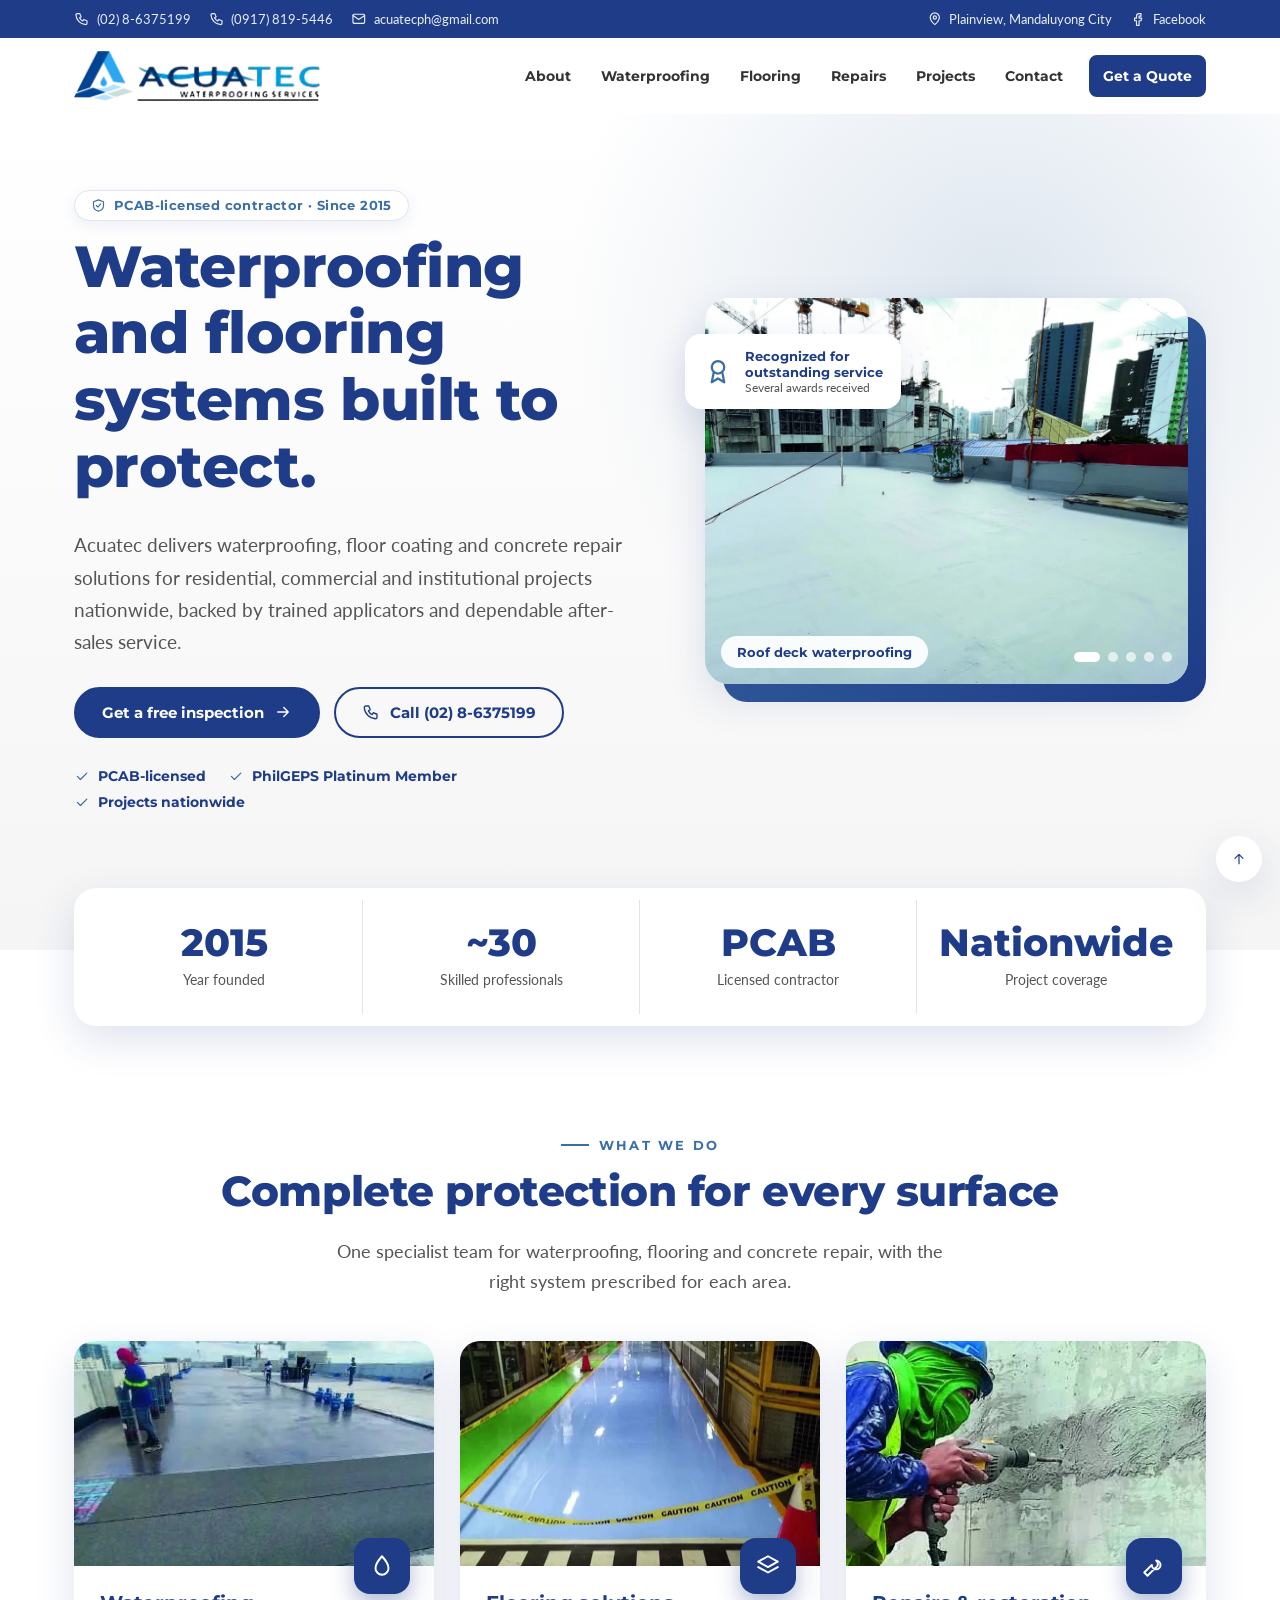
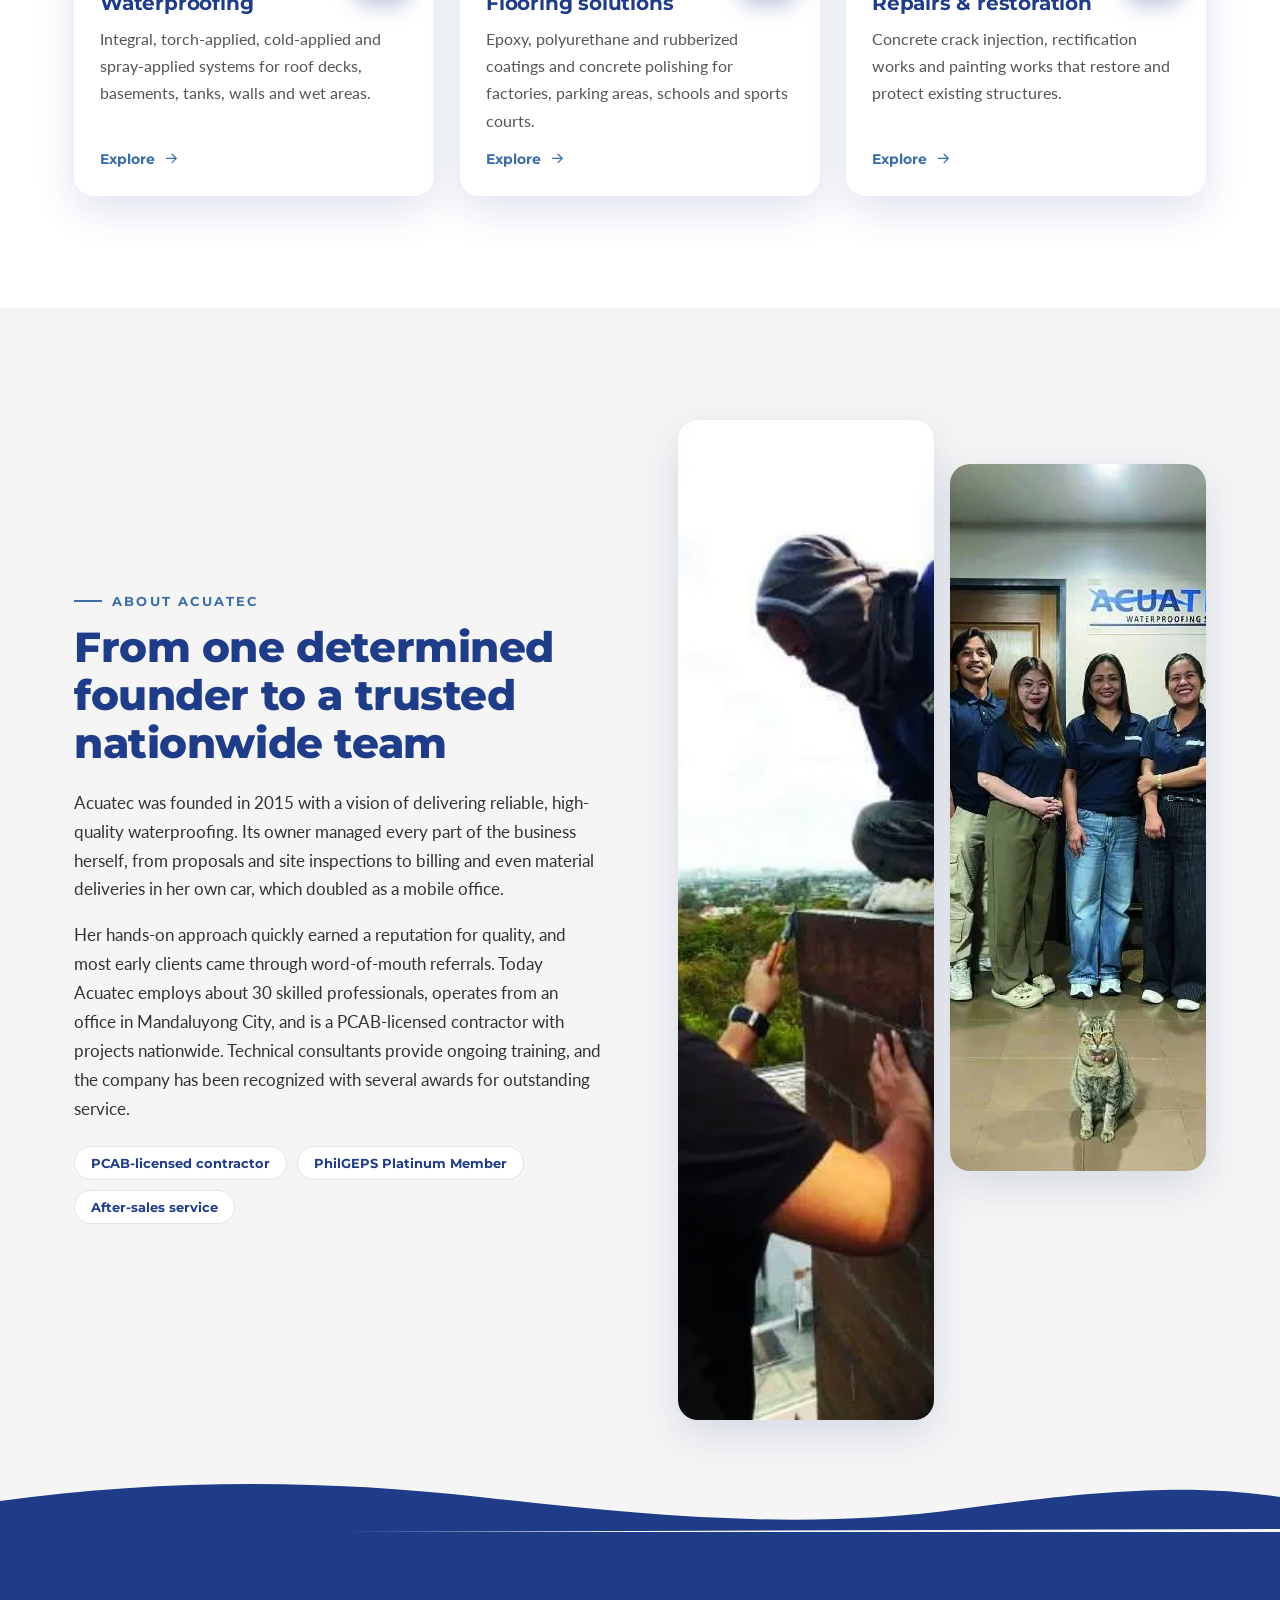
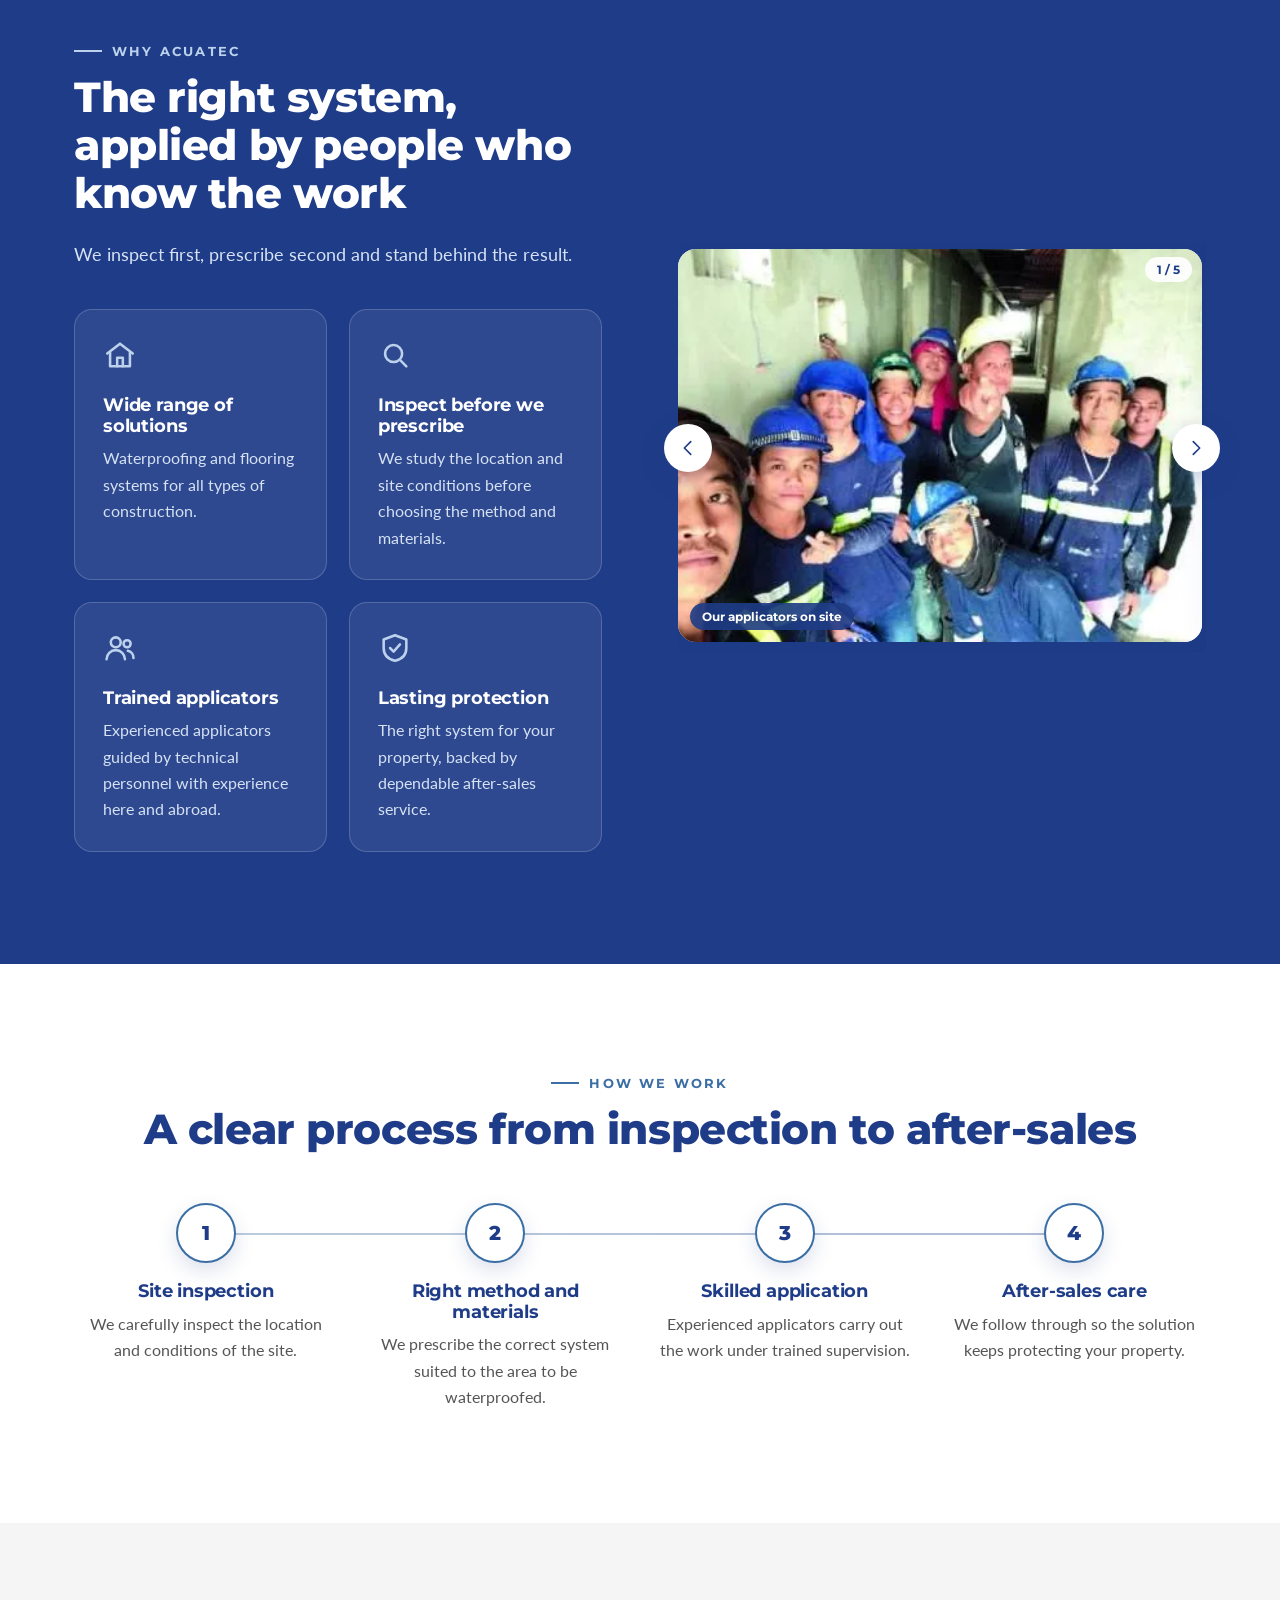
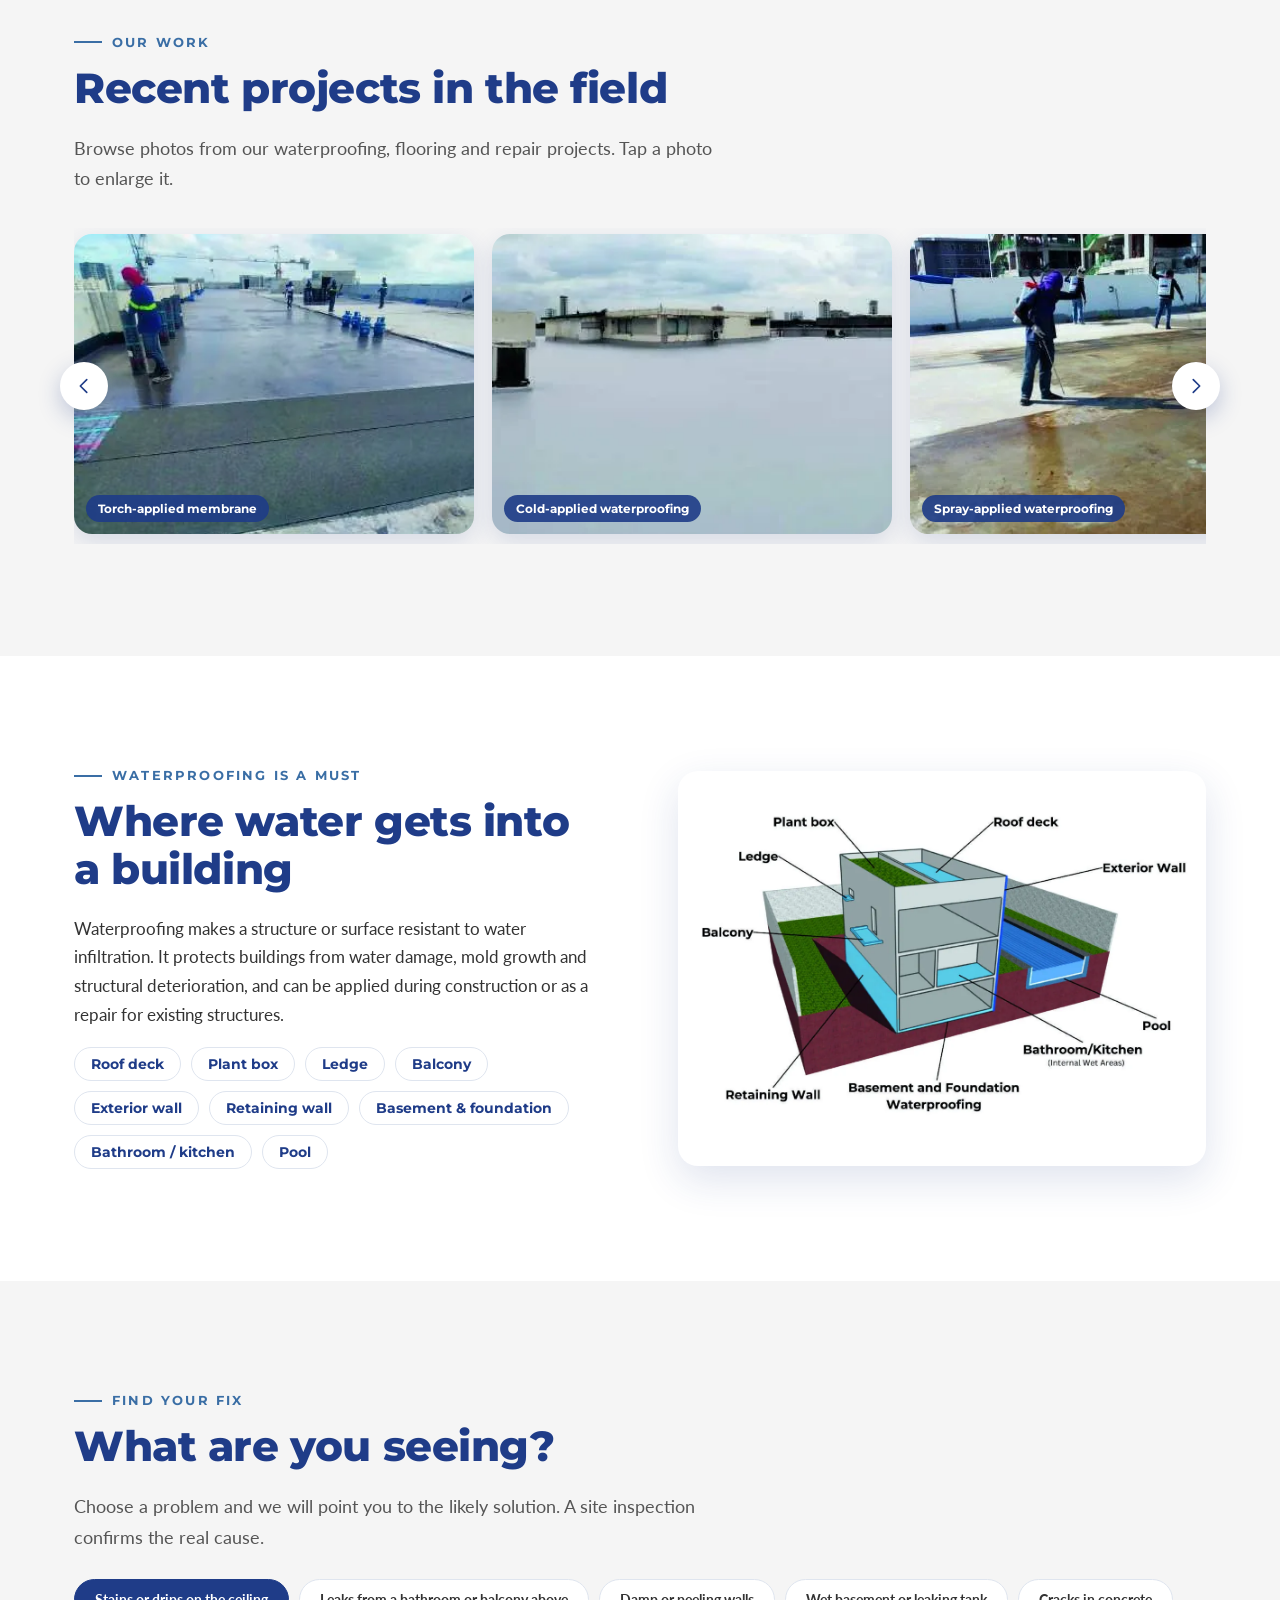
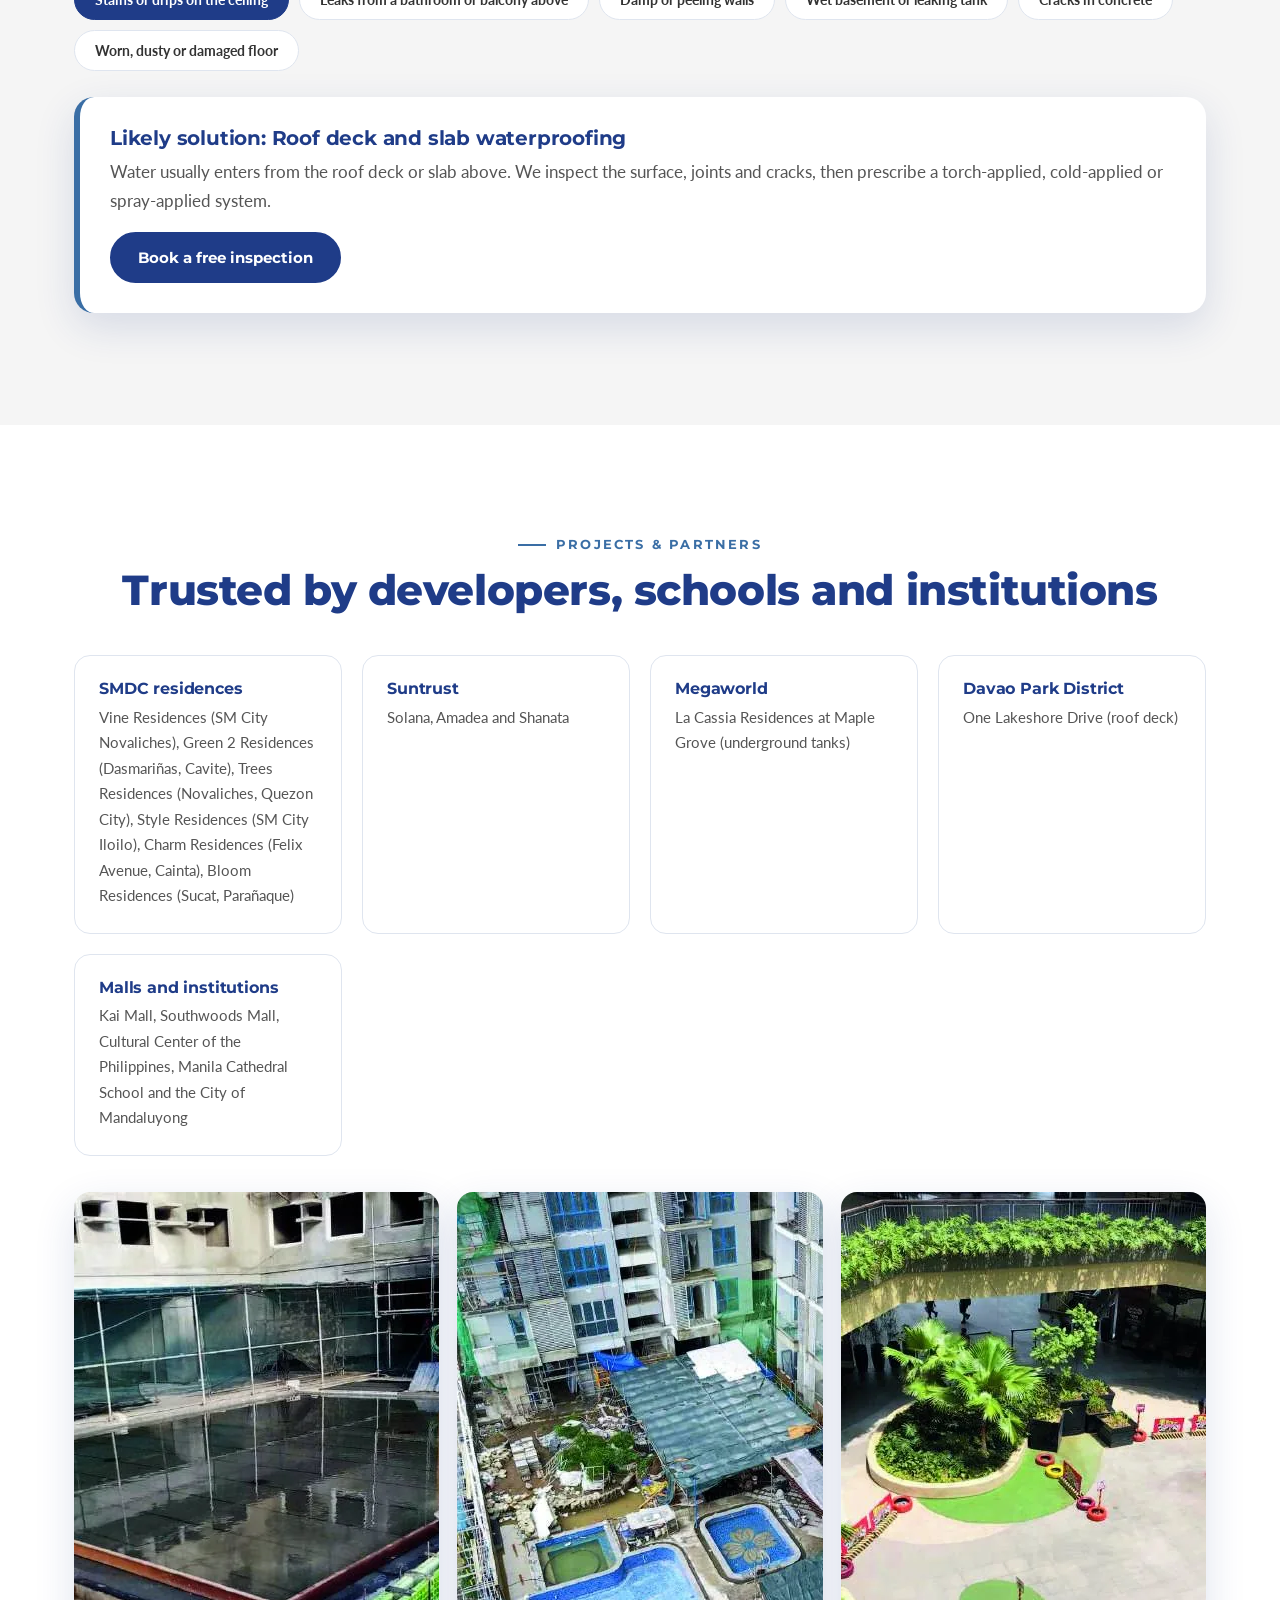
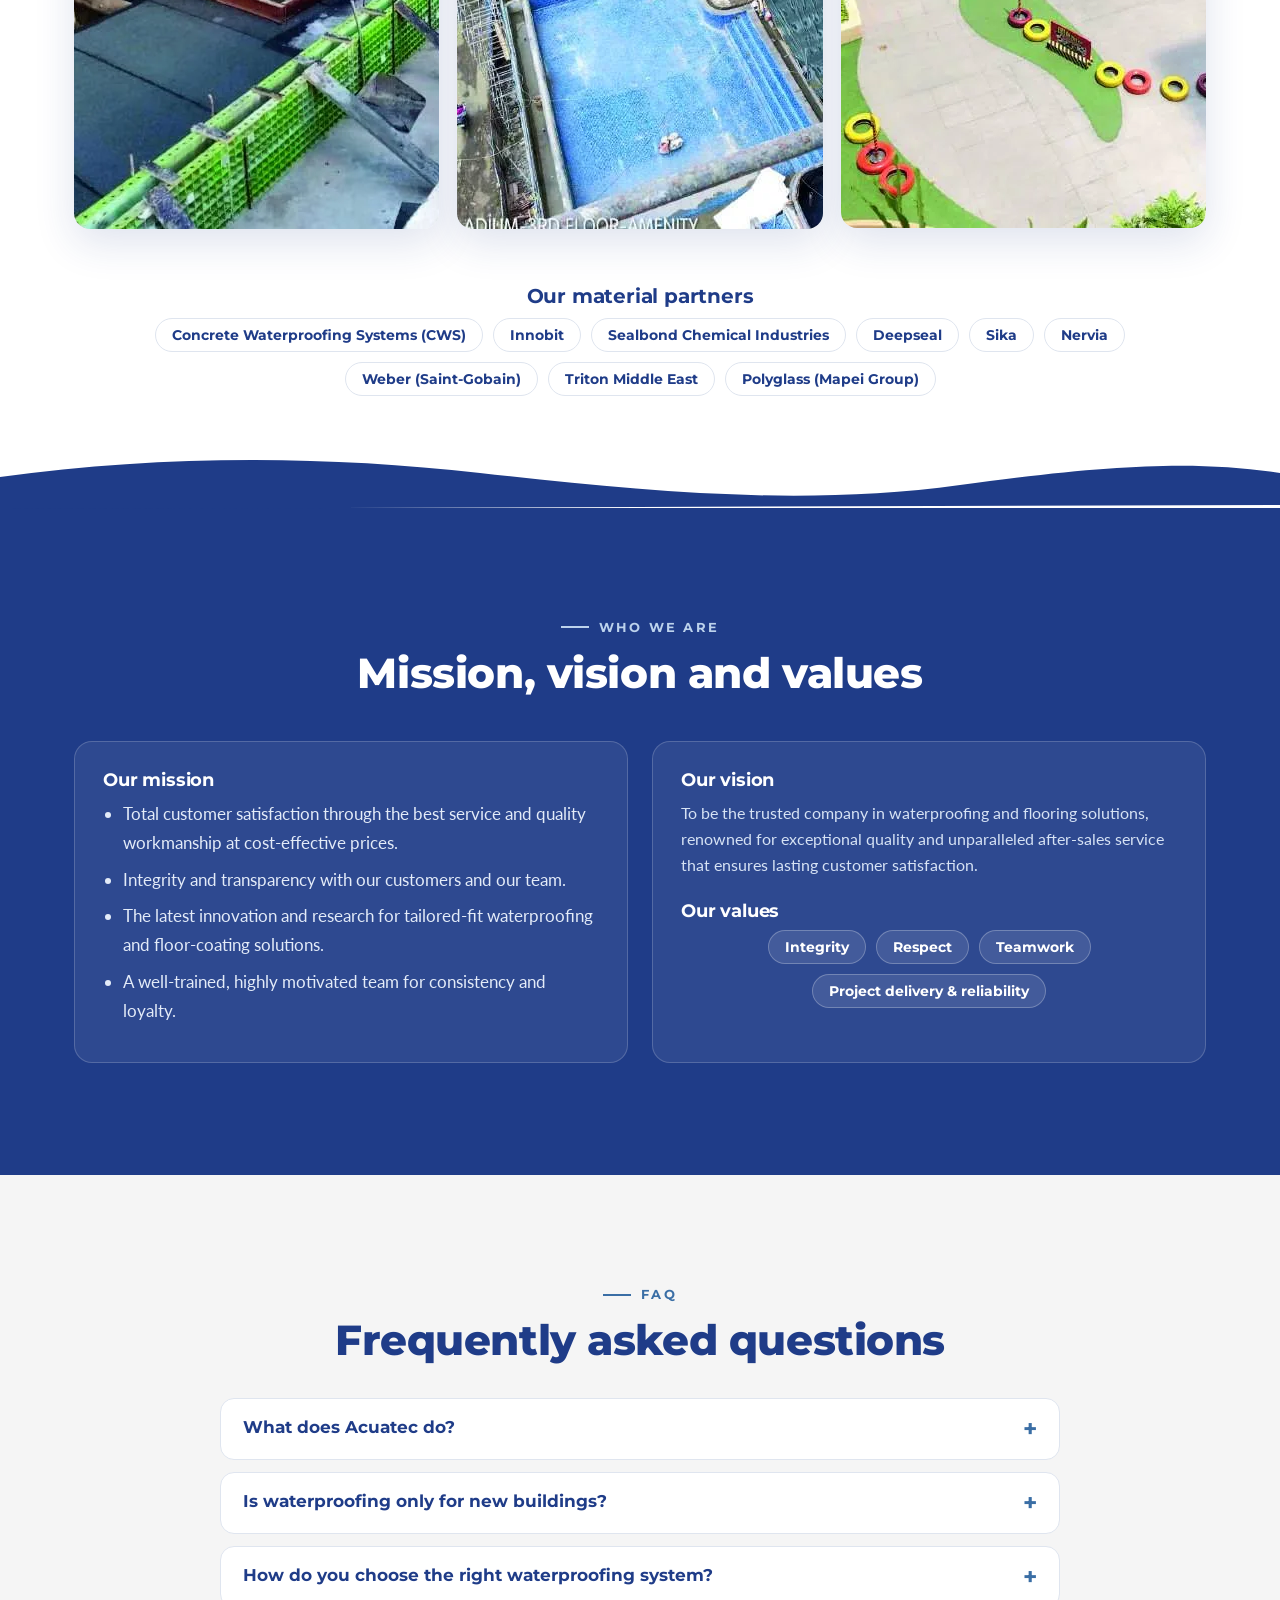
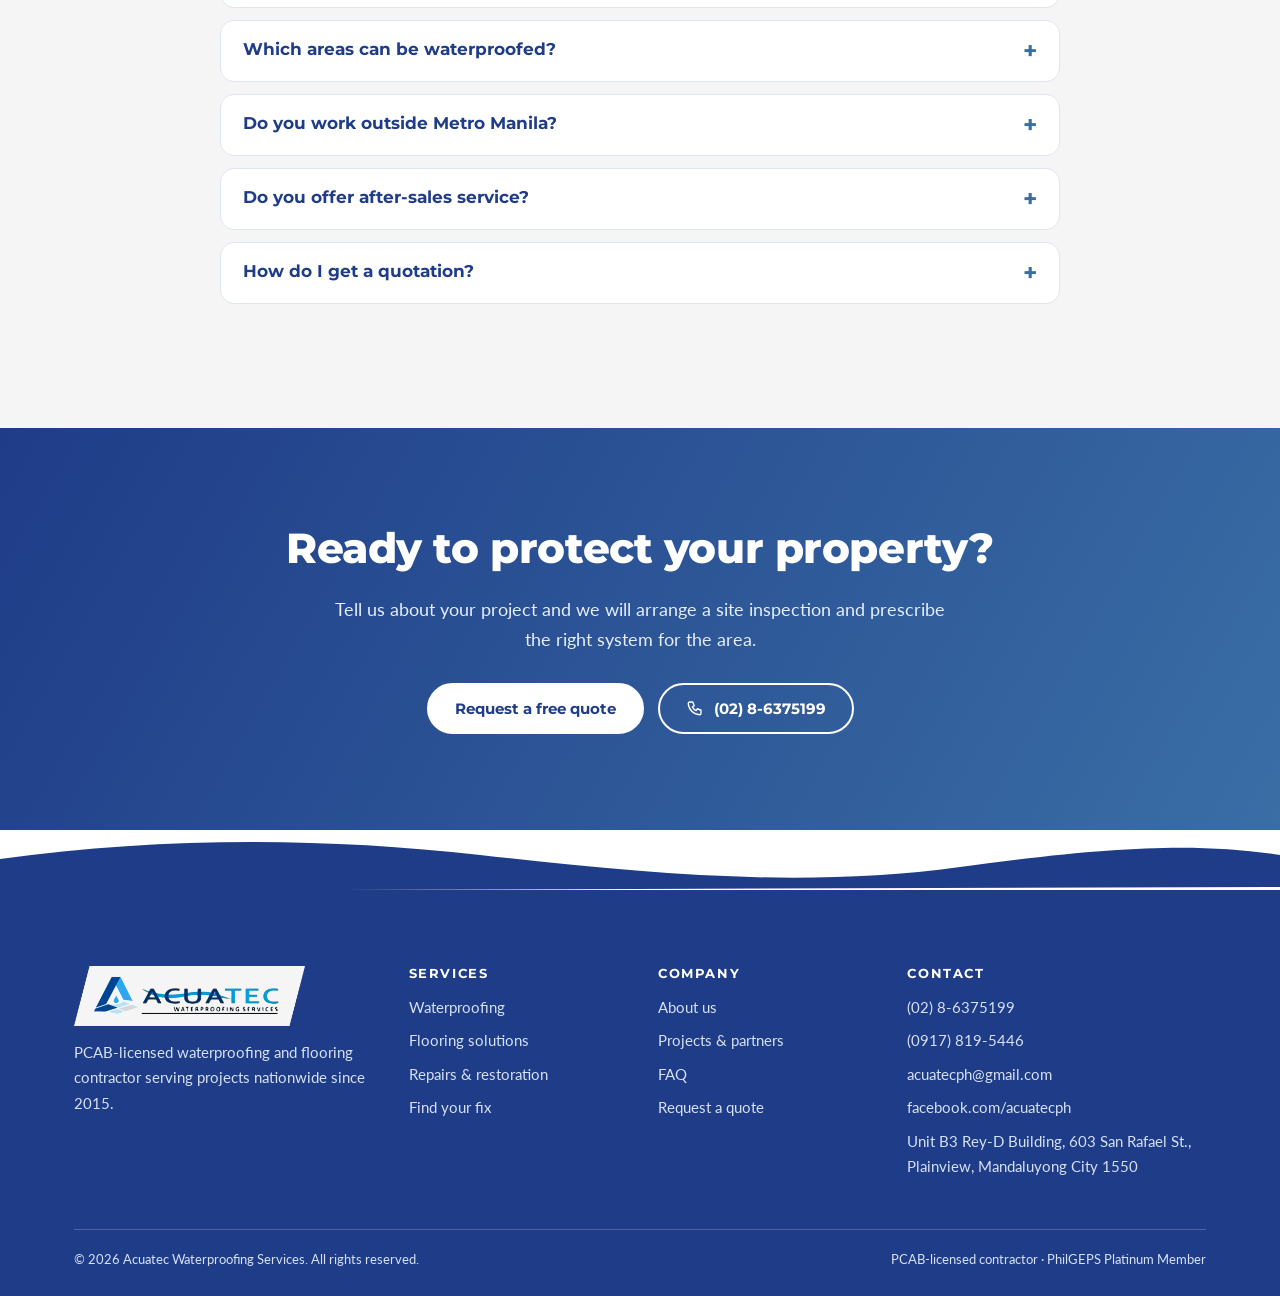
==== commit 1cbd161a: "Update index.html" ====
--- a/index.html
+++ b/index.html
@@ -22,7 +22,7 @@
 <p class="rv">Acuatec was founded in 2015 with a vision of delivering reliable, high-quality waterproofing. Its owner managed every part of the business herself, from proposals and site inspections to billing and even material deliveries in her own car, which doubled as a mobile office.</p>
 <p class="rv">Her hands-on approach quickly earned a reputation for quality, and most early clients came through word-of-mouth referrals. Today Acuatec employs about 30 skilled professionals, operates from an office in Mandaluyong City, and is a PCAB-licensed contractor with projects nationwide. Technical consultants provide ongoing training, and the company has been recognized with several awards for outstanding service.</p>
 <div class="badges rv"><span class="bdg">PCAB-licensed contractor</span><span class="bdg">PhilGEPS Platinum Member</span><span class="bdg">After-sales service</span></div></div>
-<div class="collage zg rv d1"><img src="assets/img/003-004.webp" width="472" height="628" alt="Acuatec&#x27;s owner inspecting a rooftop ledge" class="pic zoom" loading="lazy" decoding="async"><img src="assets/img/003-005.webp" width="530" height="707" alt="The Acuatec team in the office" class="pic zoom" loading="lazy" decoding="async"></div></div></section><section class="s navy" id="why"><svg class="wave" viewBox="0 0 1440 60" preserveAspectRatio="none" aria-hidden="true"><path fill="currentColor" d="M0 60V28C180 6 360 6 540 24s360 34 540 12 270-24 360-12v32z"/></svg><div class="w two"><div><div class="eyebrow rv">Why Acuatec</div><h2 class="rv">The right system, applied by people who know the work</h2><p class="sub rv">We inspect first, prescribe second and stand behind the result.</p>
+<div class="collage zg rv d1"><img src="assets/img/003-004.webp" width="1000" height="1000" alt="Acuatec&#x27;s owner inspecting a rooftop ledge" class="pic zoom" loading="lazy" decoding="async"><img src="assets/img/003-005.webp" width="530" height="707" alt="The Acuatec team in the office" class="pic zoom" loading="lazy" decoding="async"></div></div></section><section class="s navy" id="why"><svg class="wave" viewBox="0 0 1440 60" preserveAspectRatio="none" aria-hidden="true"><path fill="currentColor" d="M0 60V28C180 6 360 6 540 24s360 34 540 12 270-24 360-12v32z"/></svg><div class="w two"><div><div class="eyebrow rv">Why Acuatec</div><h2 class="rv">The right system, applied by people who know the work</h2><p class="sub rv">We inspect first, prescribe second and stand behind the result.</p>
 <div class="feat"><div class="fc2 rv"><svg class="ic" aria-hidden="true"><use href="#i-home"/></svg><h3>Wide range of solutions</h3><p>Waterproofing and flooring systems for all types of construction.</p></div><div class="fc2 rv"><svg class="ic" aria-hidden="true"><use href="#i-search"/></svg><h3>Inspect before we prescribe</h3><p>We study the location and site conditions before choosing the method and materials.</p></div><div class="fc2 rv"><svg class="ic" aria-hidden="true"><use href="#i-users"/></svg><h3>Trained applicators</h3><p>Experienced applicators guided by technical personnel with experience here and abroad.</p></div><div class="fc2 rv"><svg class="ic" aria-hidden="true"><use href="#i-shield"/></svg><h3>Lasting protection</h3><p>The right system for your property, backed by dependable after-sales service.</p></div></div></div>
 <div class="car one rv" data-car data-auto="4500"><div class="track" tabindex="0" role="region" aria-label="Photo carousel"><figure class="slide"><img src="assets/img/004-010.webp" width="470" height="304" alt="Acuatec applicators on site" loading="lazy" decoding="async"><figcaption>Our applicators on site</figcaption></figure><figure class="slide"><img src="assets/img/004-011.webp" width="471" height="305" alt="Acuatec receiving an award" loading="lazy" decoding="async"><figcaption>Recognized for outstanding service</figcaption></figure><figure class="slide"><img src="assets/img/005-013.webp" width="506" height="322" alt="Technical training session" loading="lazy" decoding="async"><figcaption>Ongoing technical training</figcaption></figure><figure class="slide"><img src="assets/img/005-016.webp" width="506" height="327" alt="The Acuatec team outing" loading="lazy" decoding="async"><figcaption>One team, one goal</figcaption></figure><figure class="slide"><img src="assets/img/006-018.webp" width="516" height="517" alt="Awards and certificates" loading="lazy" decoding="async"><figcaption>Awards and certificates</figcaption></figure></div><button class="cb prev" type="button" aria-label="Previous photo"><svg class="ic" aria-hidden="true"><use href="#i-l"/></svg></button><button class="cb next" type="button" aria-label="Next photo"><svg class="ic" aria-hidden="true"><use href="#i-r"/></svg></button><span class="cnt" aria-live="polite"></span></div></div></section><section class="s ctr" id="process"><div class="w"><div class="eyebrow rv">How we work</div><h2 class="rv">A clear process from inspection to after-sales</h2><div class="tl"><div class="rv d0"><span class="n">1</span><h3>Site inspection</h3><p>We carefully inspect the location and conditions of the site.</p></div><div class="rv d1"><span class="n">2</span><h3>Right method and materials</h3><p>We prescribe the correct system suited to the area to be waterproofed.</p></div><div class="rv d2"><span class="n">3</span><h3>Skilled application</h3><p>Experienced applicators carry out the work under trained supervision.</p></div><div class="rv d0"><span class="n">4</span><h3>After-sales care</h3><p>We follow through so the solution keeps protecting your property.</p></div></div></div></section><section class="s alt" id="work"><div class="w"><div class="eyebrow rv">Our work</div><h2 class="rv">Recent projects in the field</h2><p class="sub rv">Browse photos from our waterproofing, flooring and repair projects. Tap a photo to enlarge it.</p><div style="margin-top:34px"><div class="car rv" data-car data-auto="3800"><div class="track" tabindex="0" role="region" aria-label="Photo carousel"><figure class="slide"><img src="assets/img/012-038.webp" width="368" height="367" alt="Torch-applied membrane" loading="lazy" decoding="async"><figcaption>Torch-applied membrane</figcaption></figure><figure class="slide"><img src="assets/img/013-049.webp" width="368" height="367" alt="Cold-applied roof deck" loading="lazy" decoding="async"><figcaption>Cold-applied waterproofing</figcaption></figure><figure class="slide"><img src="assets/img/014-060.webp" width="405" height="493" alt="Spray-applied sealer" loading="lazy" decoding="async"><figcaption>Spray-applied waterproofing</figcaption></figure><figure class="slide"><img src="assets/img/012-044.webp" width="368" height="367" alt="Torch-applied membrane" loading="lazy" decoding="async"><figcaption>Torch-applied membrane</figcaption></figure><figure class="slide"><img src="assets/img/013-047.webp" width="367" height="368" alt="Cold-applied wall waterproofing" loading="lazy" decoding="async"><figcaption>Wall waterproofing</figcaption></figure><figure class="slide"><img src="assets/img/019-080.webp" width="368" height="367" alt="Rubberized court coating" loading="lazy" decoding="async"><figcaption>Rubberized floor coating</figcaption></figure><figure class="slide"><img src="assets/img/020-091.webp" width="367" height="368" alt="Polished concrete floor" loading="lazy" decoding="async"><figcaption>Concrete polishing</figcaption></figure><figure class="slide"><img src="assets/img/022-107.webp" width="368" height="367" alt="Painting works at height" loading="lazy" decoding="async"><figcaption>Painting works</figcaption></figure><figure class="slide"><img src="assets/img/023-111.webp" width="637" height="637" alt="Deck waterproofing on a tower project" loading="lazy" decoding="async"><figcaption>Deck waterproofing</figcaption></figure><figure class="slide"><img src="assets/img/025-132.webp" width="637" height="636" alt="Mall atrium project" loading="lazy" decoding="async"><figcaption>Mall project</figcaption></figure><figure class="slide"><img src="assets/img/018-076.webp" width="429" height="429" alt="Epoxy floor coating" loading="lazy" decoding="async"><figcaption>Epoxy floor coating</figcaption></figure><figure class="slide"><img src="assets/img/022-103.webp" width="368" height="367" alt="Concrete crack injection" loading="lazy" decoding="async"><figcaption>Crack injection repair</figcaption></figure></div><button class="cb prev" type="button" aria-label="Previous photo"><svg class="ic" aria-hidden="true"><use href="#i-l"/></svg></button><button class="cb next" type="button" aria-label="Next photo"><svg class="ic" aria-hidden="true"><use href="#i-r"/></svg></button></div></div></div></section><section class="s" id="areas"><div class="w two"><div><div class="eyebrow rv">Waterproofing is a must</div><h2 class="rv">Where water gets into a building</h2><p class="rv">Waterproofing makes a structure or surface resistant to water infiltration. It protects buildings from water damage, mold growth and structural deterioration, and can be applied during construction or as a repair for existing structures.</p>
 <div class="chips rv"><span>Roof deck</span><span>Plant box</span><span>Ledge</span><span>Balcony</span><span>Exterior wall</span><span>Retaining wall</span><span>Basement &amp; foundation</span><span>Bathroom / kitchen</span><span>Pool</span></div></div><div class="diagram rv d1 zg"><img src="assets/img/010-032.webp" width="1100" height="804" alt="Diagram of the areas of a building that need waterproofing" class="zoom" loading="lazy" decoding="async"></div></div></section><section class="s alt" id="fixs"><div class="w"><div class="eyebrow rv">Find your fix</div><h2 class="rv">What are you seeing?</h2><p class="sub rv">Choose a problem and we will point you to the likely solution. A site inspection confirms the real cause.</p><div id="fix" class="rv"><div class="tabs" role="group" aria-label="Common problems"></div><div class="res" aria-live="polite"></div></div></div></section><section class="s ctr" id="clients"><div class="w"><div class="eyebrow rv">Projects &amp; partners</div><h2 class="rv">Trusted by developers, schools and institutions</h2>
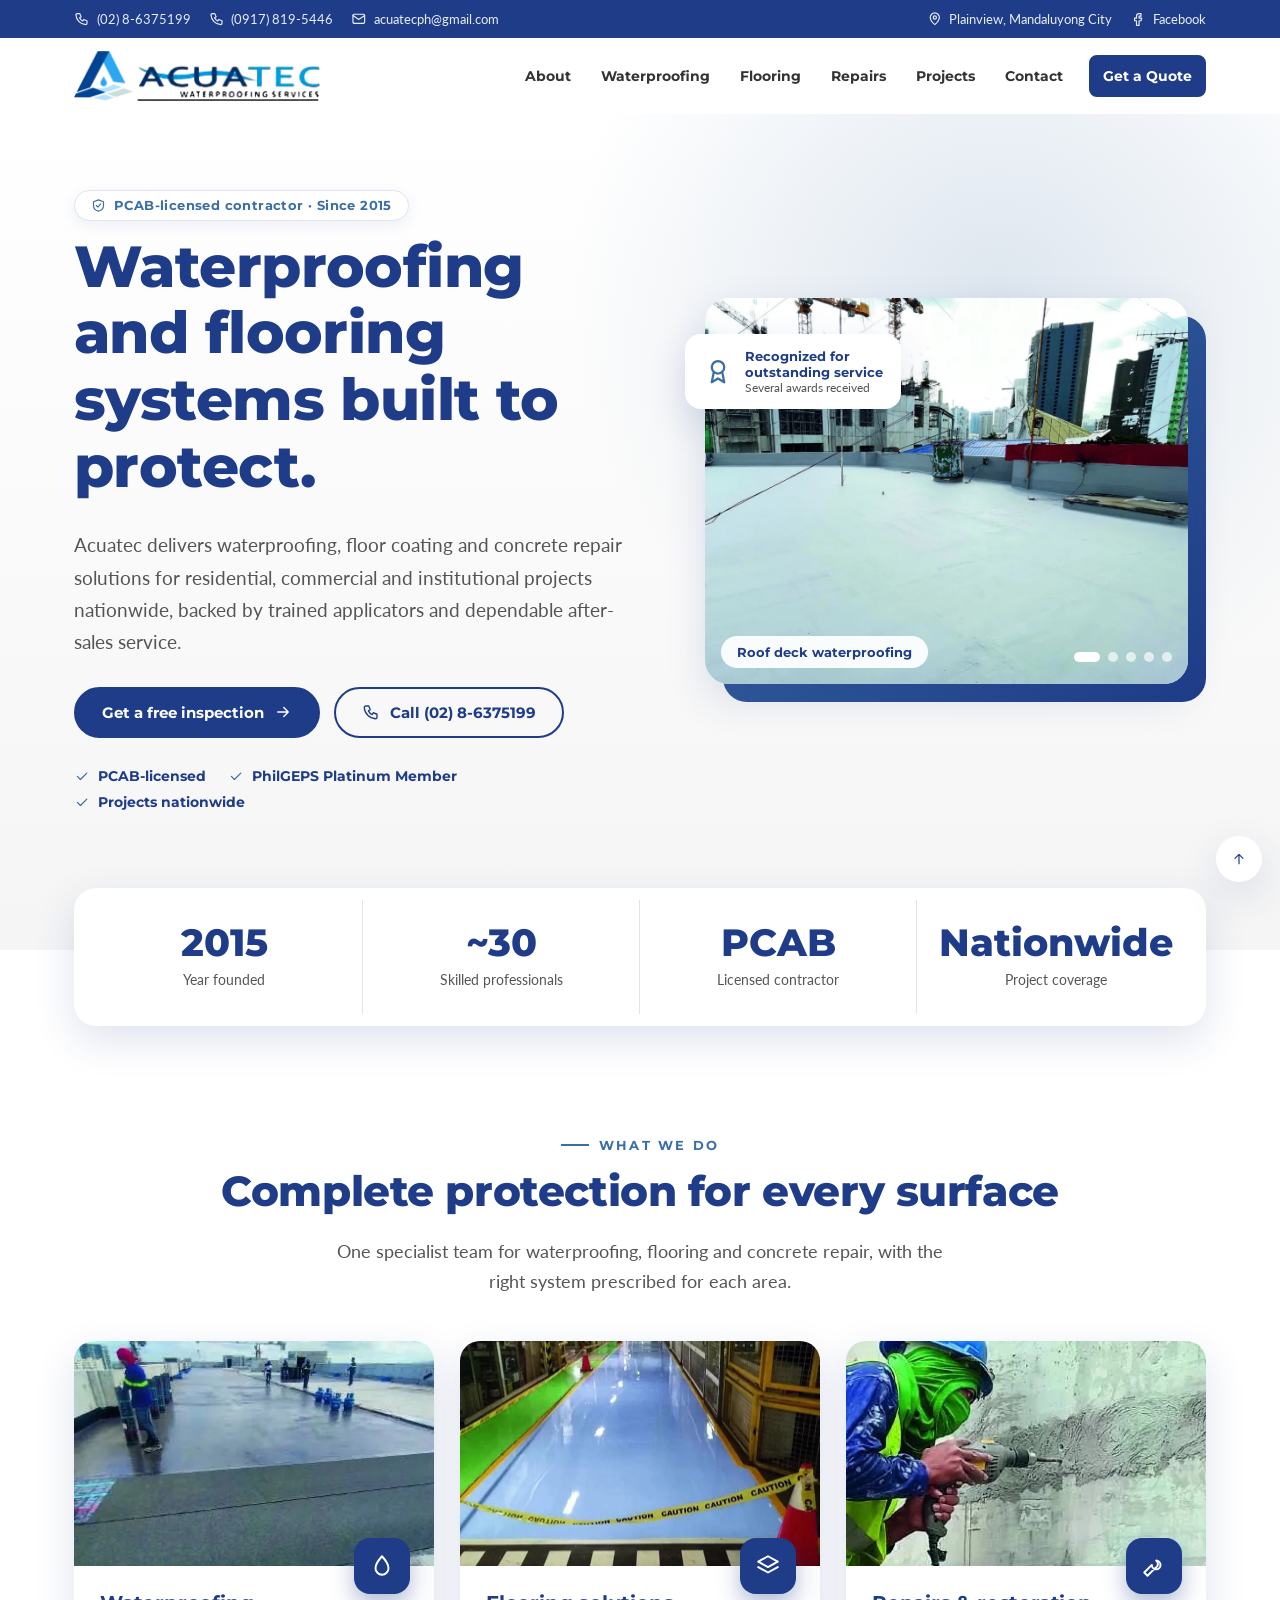
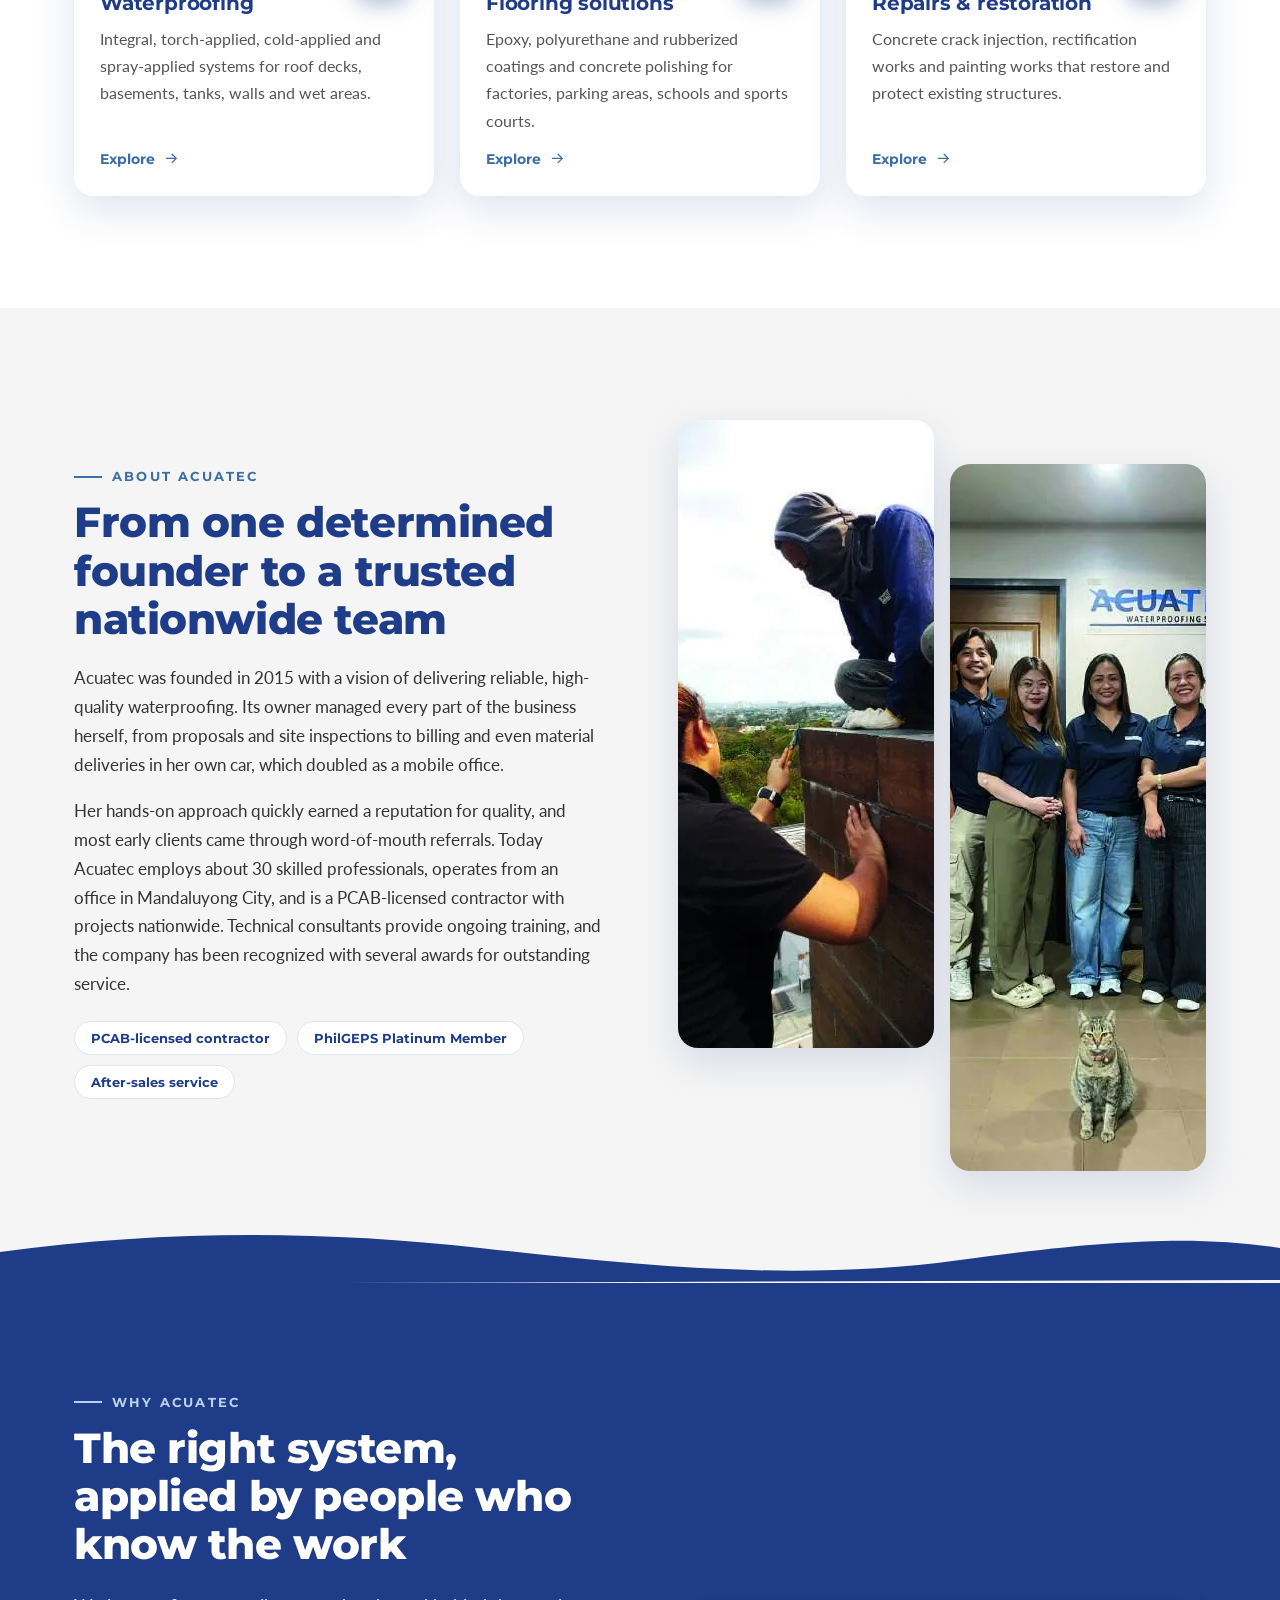
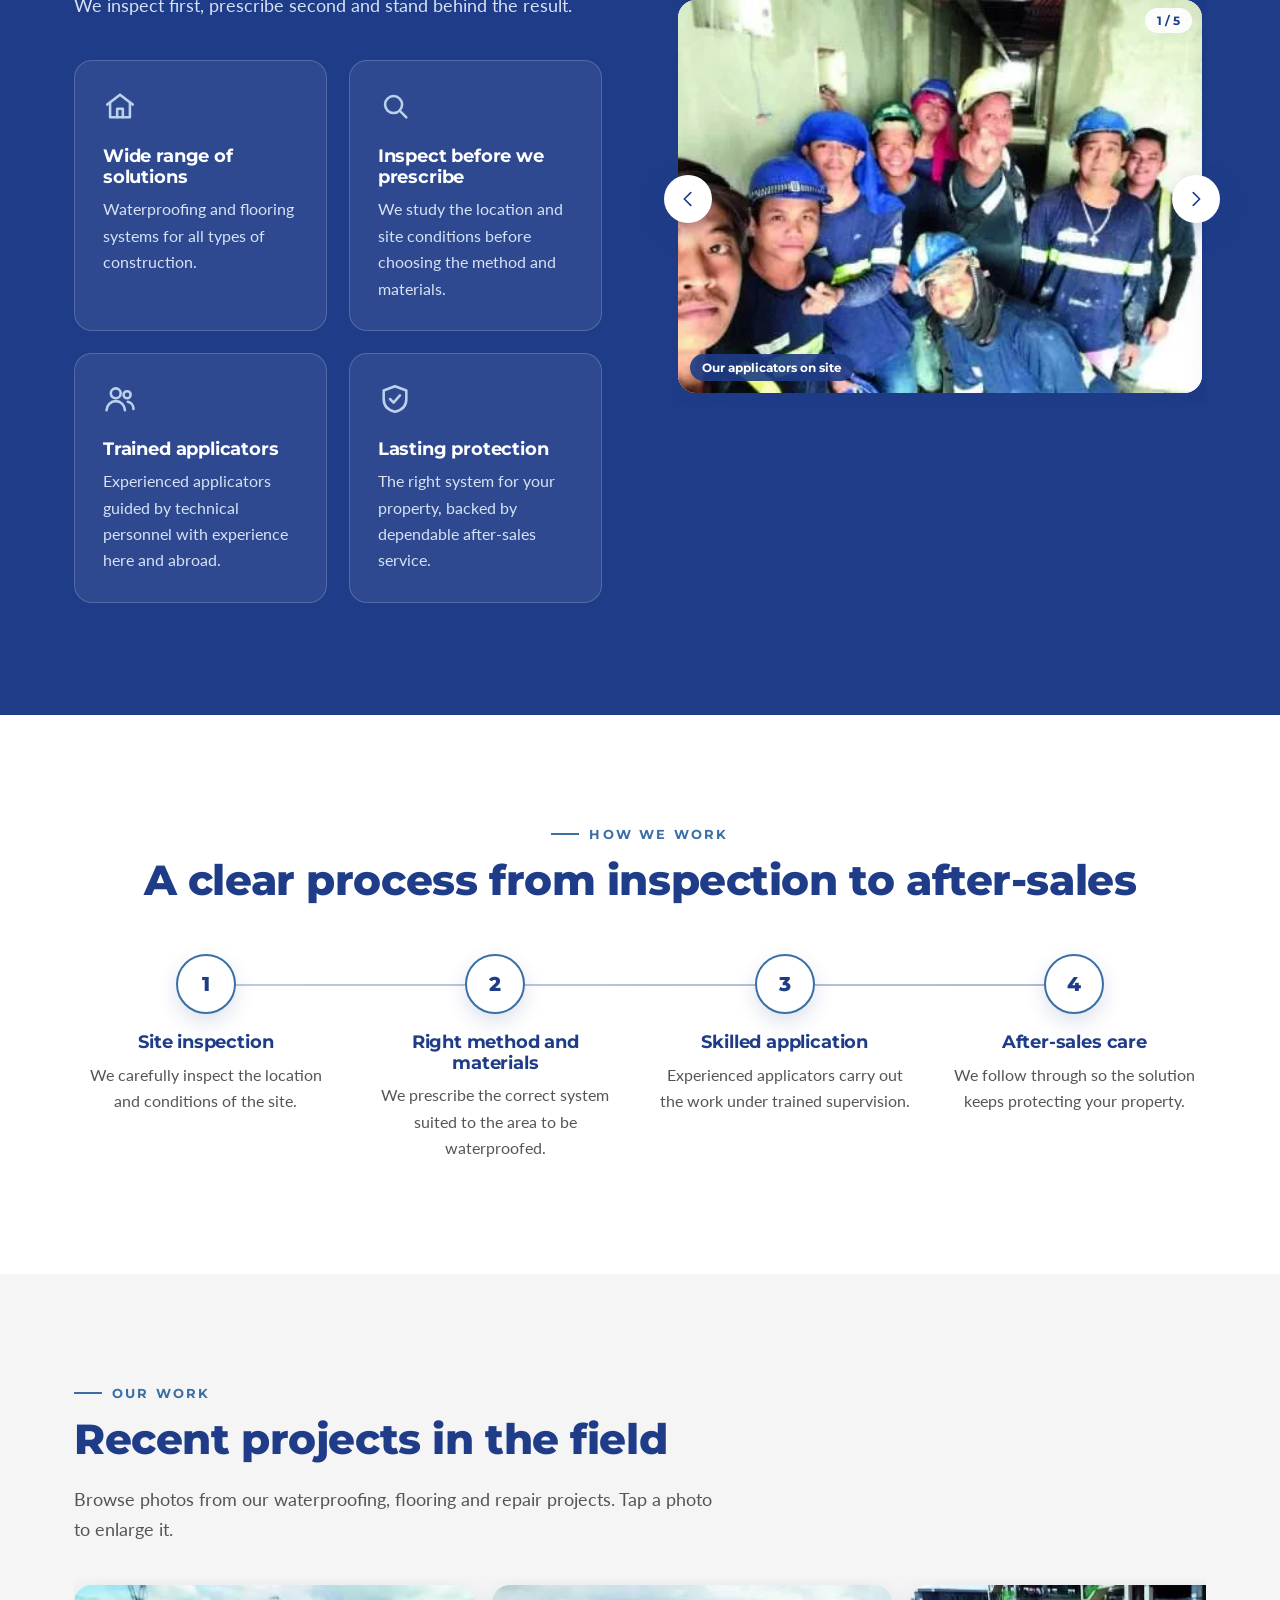
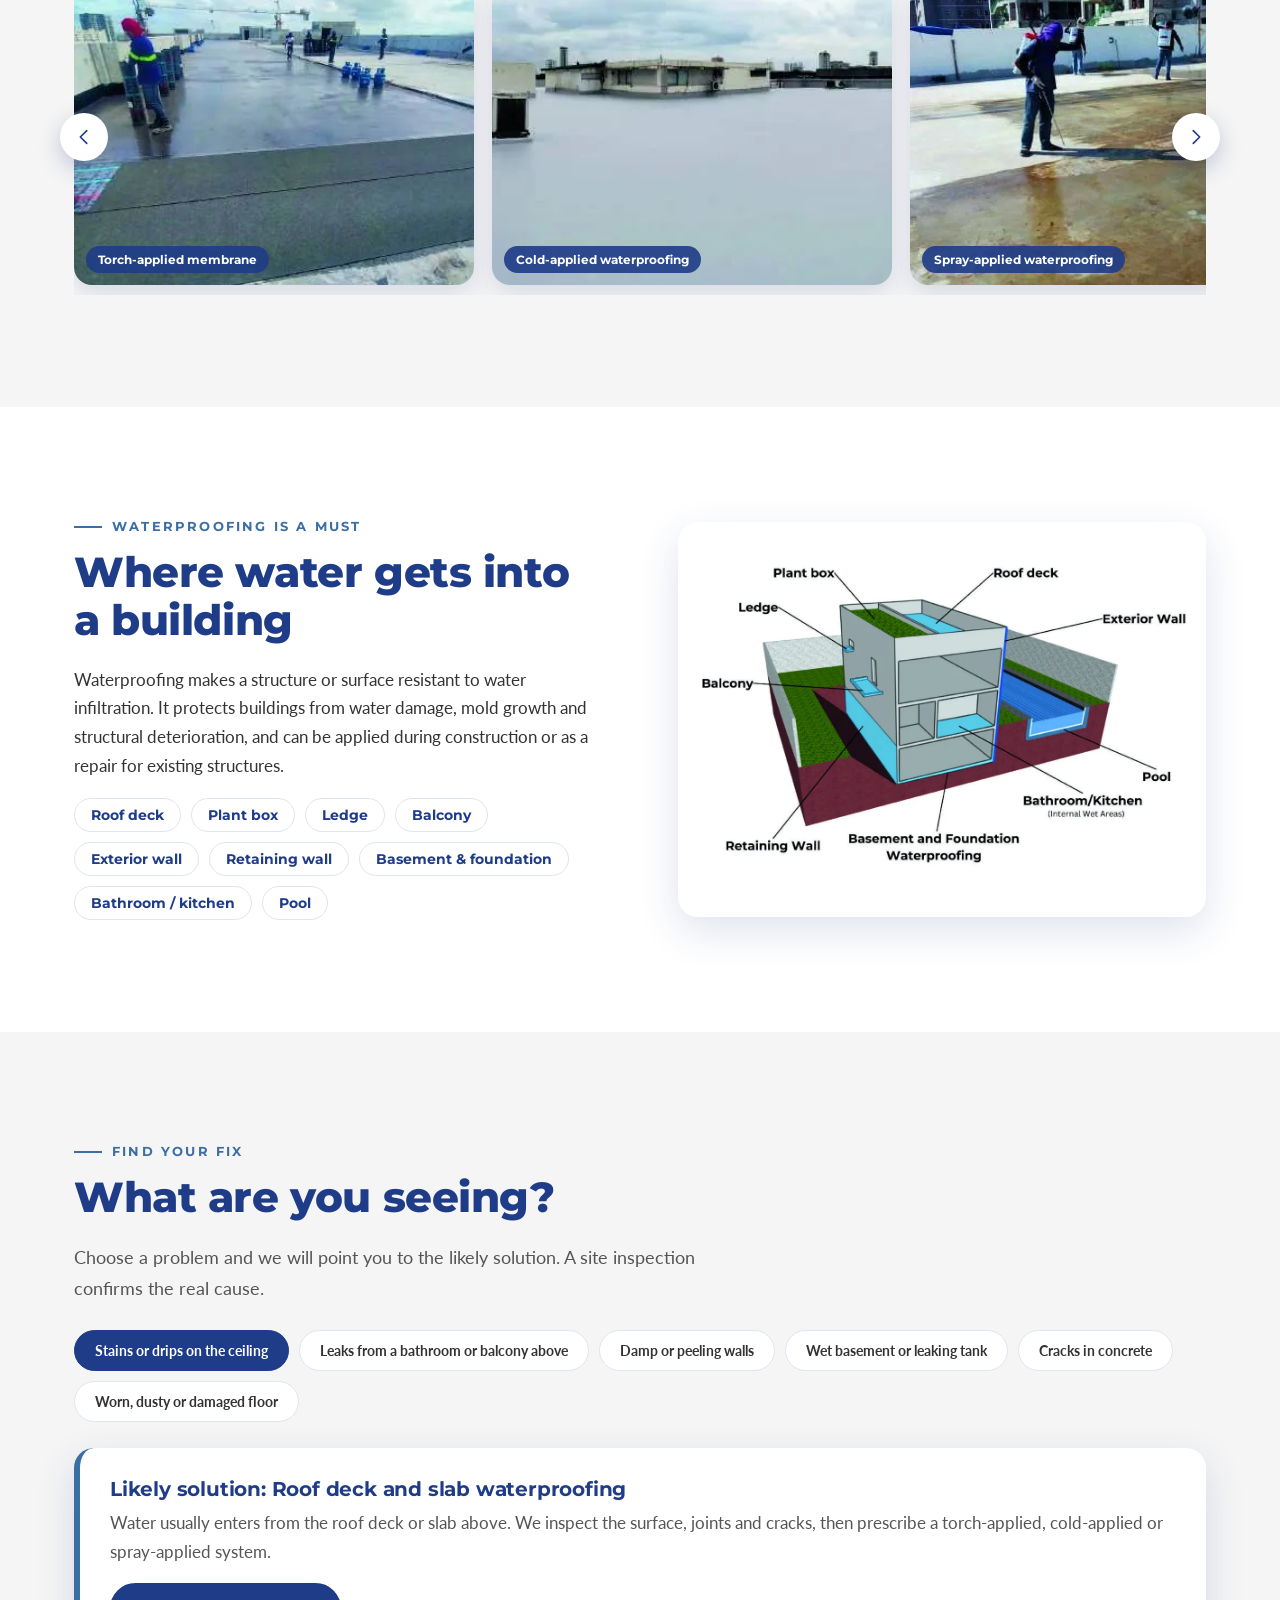
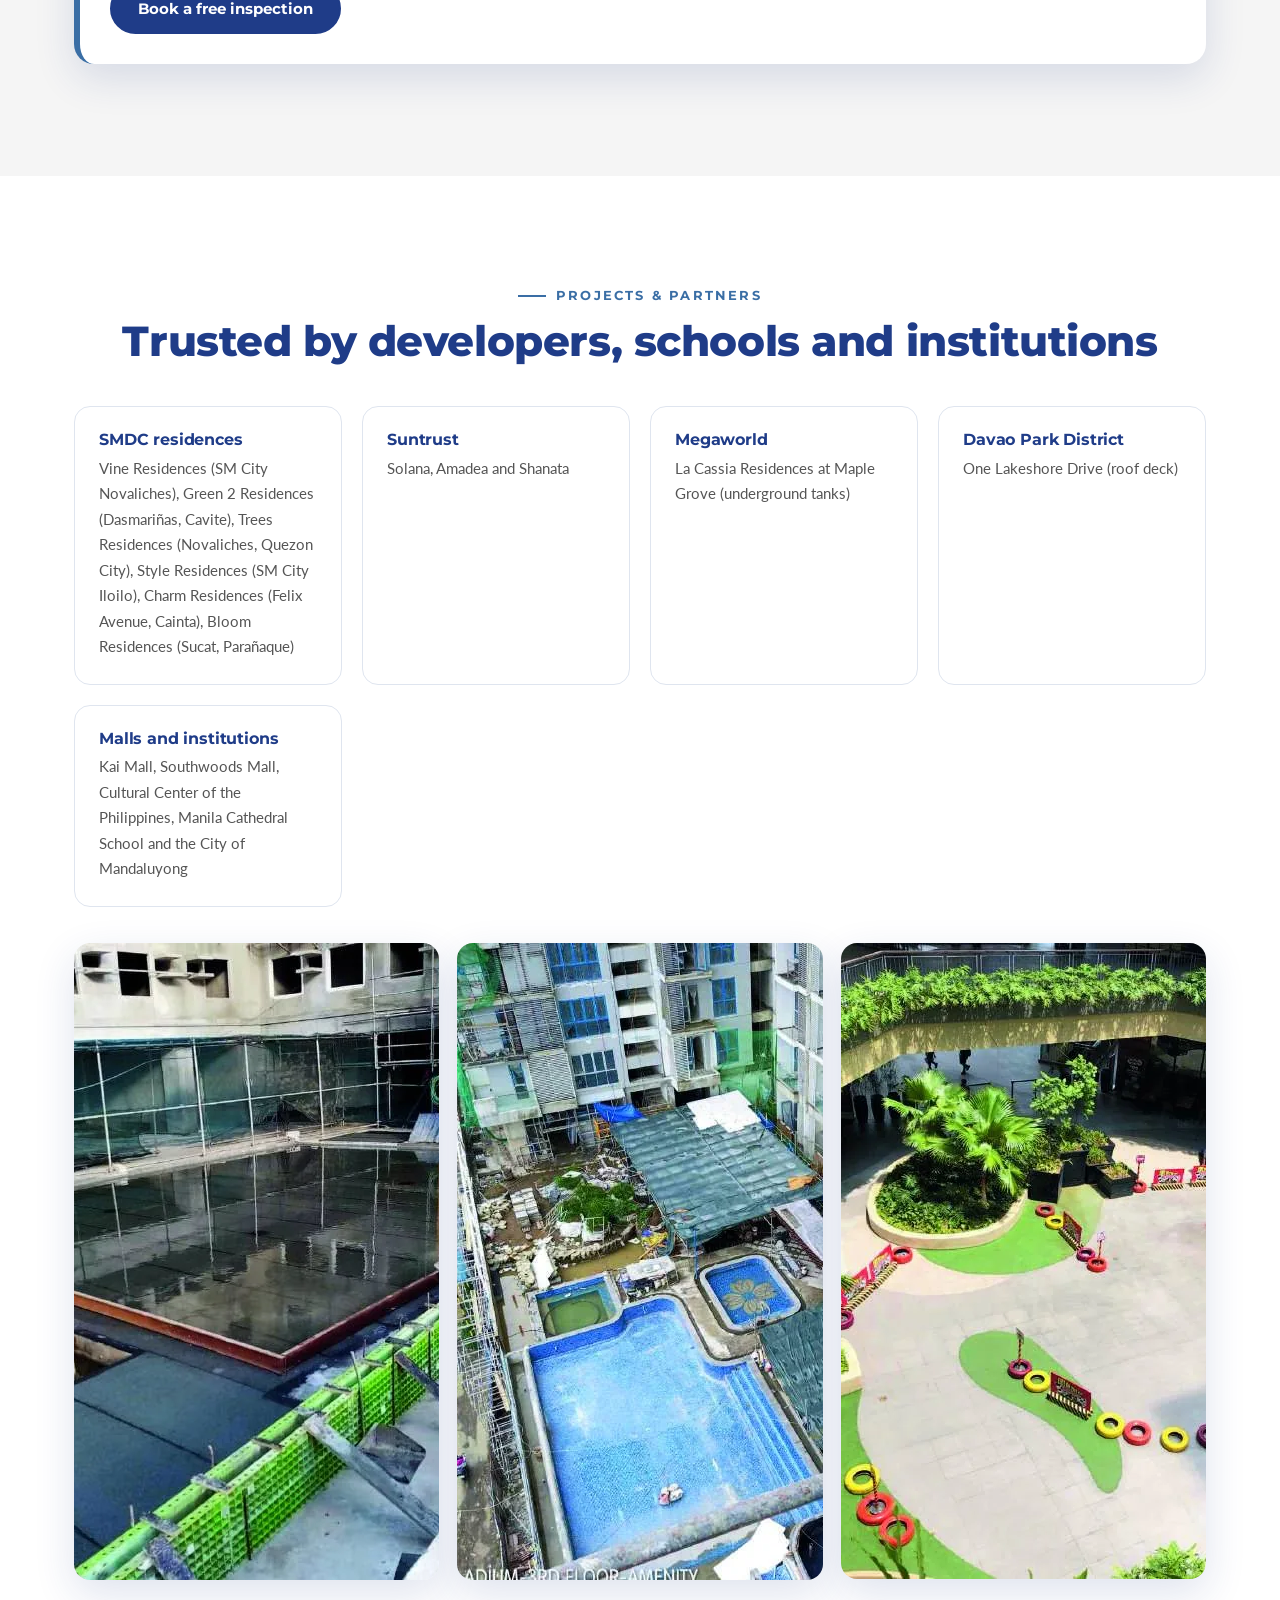
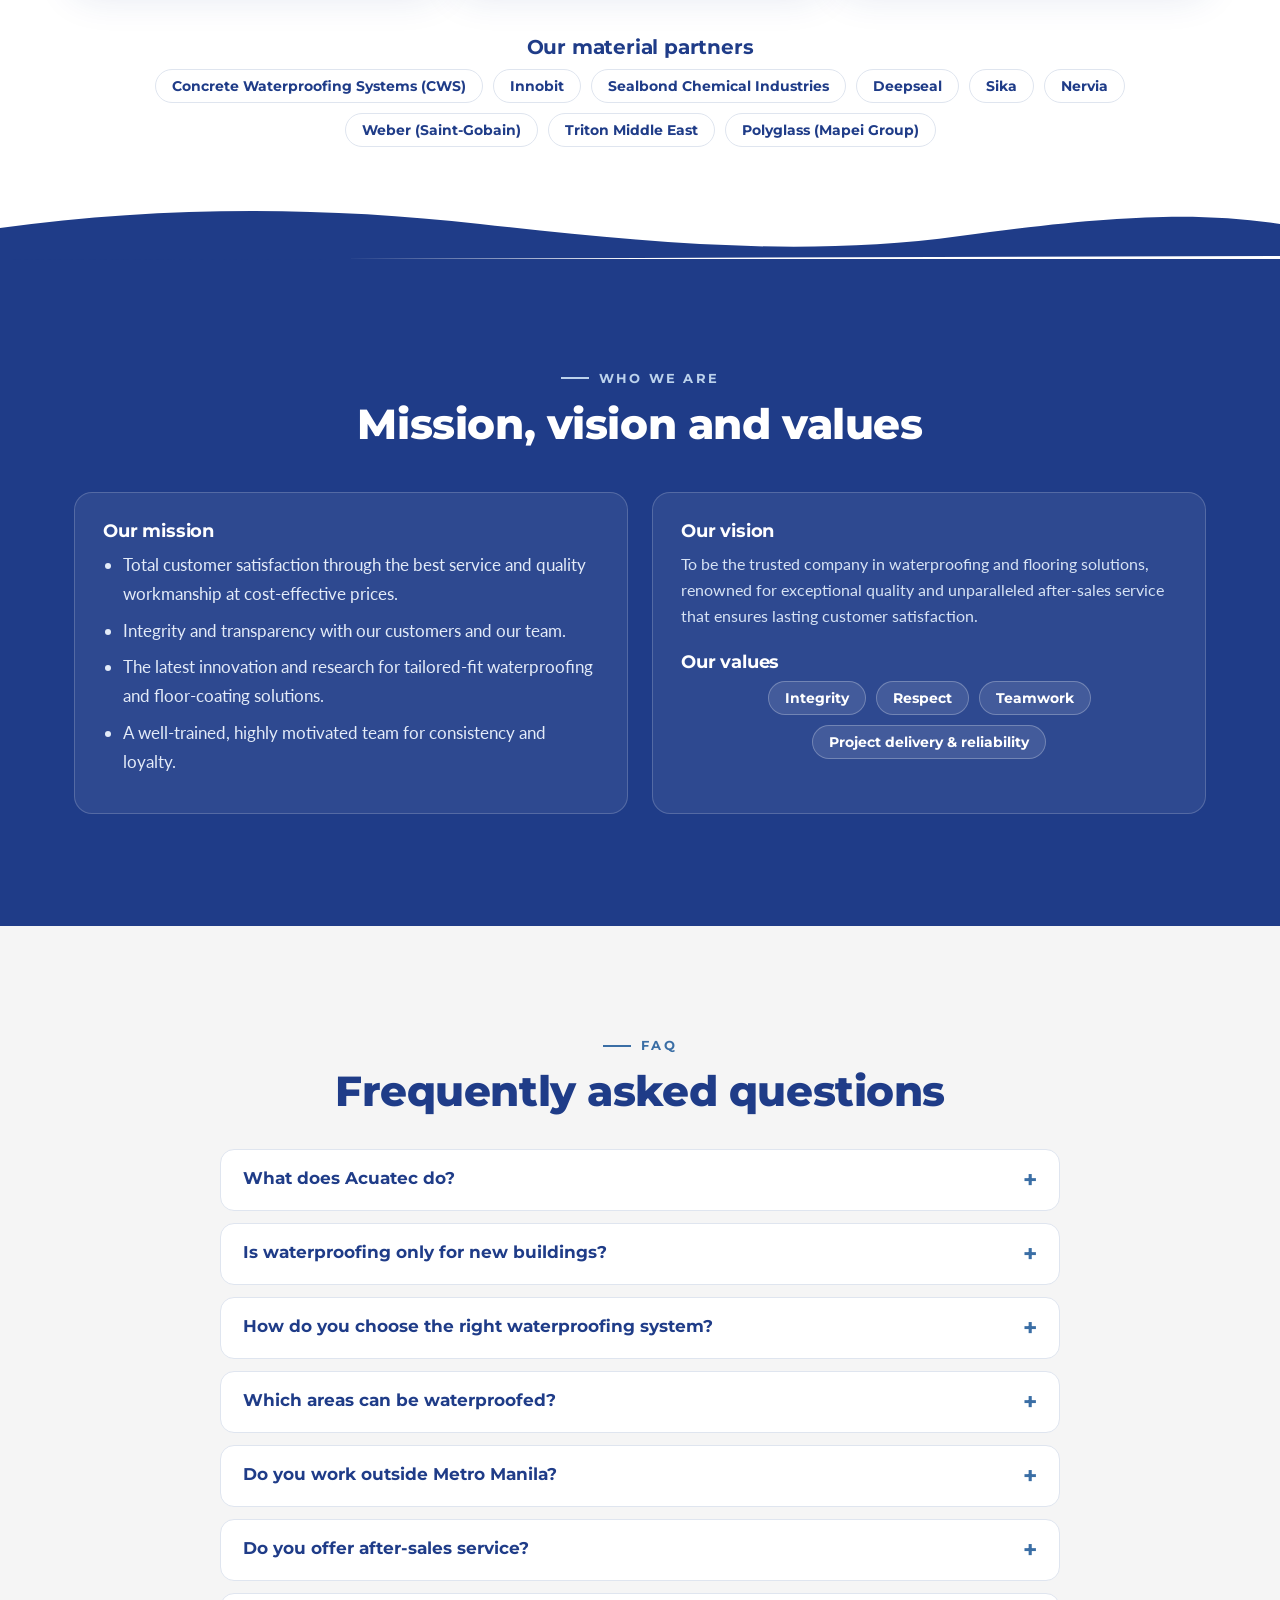
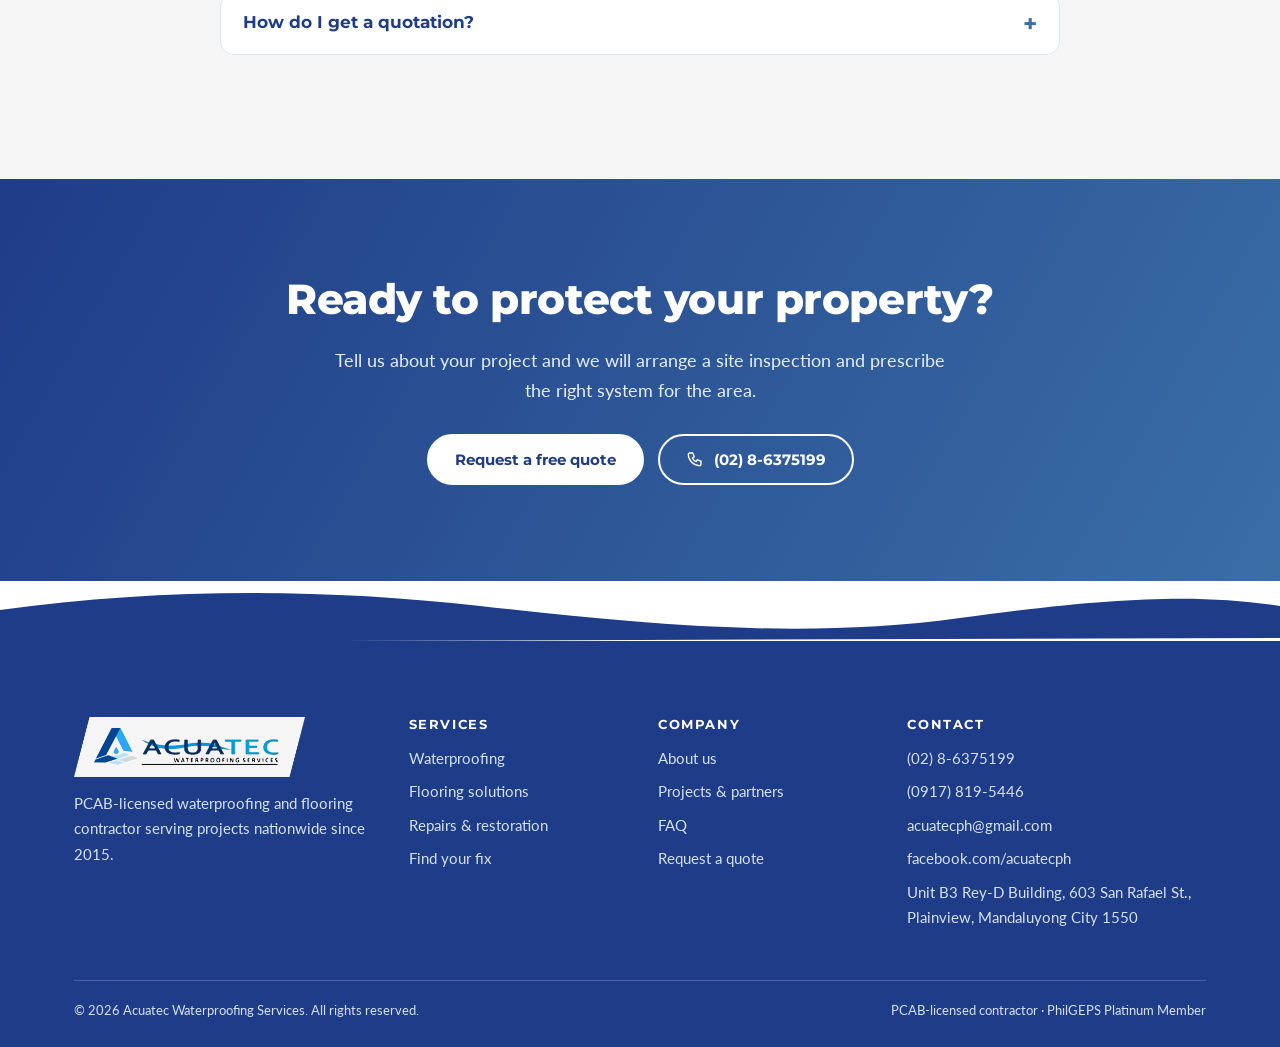
==== commit ac727707: "Update index.html" ====
--- a/index.html
+++ b/index.html
@@ -22,7 +22,7 @@
 <p class="rv">Acuatec was founded in 2015 with a vision of delivering reliable, high-quality waterproofing. Its owner managed every part of the business herself, from proposals and site inspections to billing and even material deliveries in her own car, which doubled as a mobile office.</p>
 <p class="rv">Her hands-on approach quickly earned a reputation for quality, and most early clients came through word-of-mouth referrals. Today Acuatec employs about 30 skilled professionals, operates from an office in Mandaluyong City, and is a PCAB-licensed contractor with projects nationwide. Technical consultants provide ongoing training, and the company has been recognized with several awards for outstanding service.</p>
 <div class="badges rv"><span class="bdg">PCAB-licensed contractor</span><span class="bdg">PhilGEPS Platinum Member</span><span class="bdg">After-sales service</span></div></div>
-<div class="collage zg rv d1"><img src="assets/img/003-004.webp" width="1000" height="1000" alt="Acuatec&#x27;s owner inspecting a rooftop ledge" class="pic zoom" loading="lazy" decoding="async"><img src="assets/img/003-005.webp" width="530" height="707" alt="The Acuatec team in the office" class="pic zoom" loading="lazy" decoding="async"></div></div></section><section class="s navy" id="why"><svg class="wave" viewBox="0 0 1440 60" preserveAspectRatio="none" aria-hidden="true"><path fill="currentColor" d="M0 60V28C180 6 360 6 540 24s360 34 540 12 270-24 360-12v32z"/></svg><div class="w two"><div><div class="eyebrow rv">Why Acuatec</div><h2 class="rv">The right system, applied by people who know the work</h2><p class="sub rv">We inspect first, prescribe second and stand behind the result.</p>
+<div class="collage zg rv d1"><img src="assets/img/003-004.webp" width="472" height="628" alt="Acuatec&#x27;s owner inspecting a rooftop ledge" class="pic zoom" loading="lazy" decoding="async"><img src="assets/img/003-005.webp" width="530" height="707" alt="The Acuatec team in the office" class="pic zoom" loading="lazy" decoding="async"></div></div></section><section class="s navy" id="why"><svg class="wave" viewBox="0 0 1440 60" preserveAspectRatio="none" aria-hidden="true"><path fill="currentColor" d="M0 60V28C180 6 360 6 540 24s360 34 540 12 270-24 360-12v32z"/></svg><div class="w two"><div><div class="eyebrow rv">Why Acuatec</div><h2 class="rv">The right system, applied by people who know the work</h2><p class="sub rv">We inspect first, prescribe second and stand behind the result.</p>
 <div class="feat"><div class="fc2 rv"><svg class="ic" aria-hidden="true"><use href="#i-home"/></svg><h3>Wide range of solutions</h3><p>Waterproofing and flooring systems for all types of construction.</p></div><div class="fc2 rv"><svg class="ic" aria-hidden="true"><use href="#i-search"/></svg><h3>Inspect before we prescribe</h3><p>We study the location and site conditions before choosing the method and materials.</p></div><div class="fc2 rv"><svg class="ic" aria-hidden="true"><use href="#i-users"/></svg><h3>Trained applicators</h3><p>Experienced applicators guided by technical personnel with experience here and abroad.</p></div><div class="fc2 rv"><svg class="ic" aria-hidden="true"><use href="#i-shield"/></svg><h3>Lasting protection</h3><p>The right system for your property, backed by dependable after-sales service.</p></div></div></div>
 <div class="car one rv" data-car data-auto="4500"><div class="track" tabindex="0" role="region" aria-label="Photo carousel"><figure class="slide"><img src="assets/img/004-010.webp" width="470" height="304" alt="Acuatec applicators on site" loading="lazy" decoding="async"><figcaption>Our applicators on site</figcaption></figure><figure class="slide"><img src="assets/img/004-011.webp" width="471" height="305" alt="Acuatec receiving an award" loading="lazy" decoding="async"><figcaption>Recognized for outstanding service</figcaption></figure><figure class="slide"><img src="assets/img/005-013.webp" width="506" height="322" alt="Technical training session" loading="lazy" decoding="async"><figcaption>Ongoing technical training</figcaption></figure><figure class="slide"><img src="assets/img/005-016.webp" width="506" height="327" alt="The Acuatec team outing" loading="lazy" decoding="async"><figcaption>One team, one goal</figcaption></figure><figure class="slide"><img src="assets/img/006-018.webp" width="516" height="517" alt="Awards and certificates" loading="lazy" decoding="async"><figcaption>Awards and certificates</figcaption></figure></div><button class="cb prev" type="button" aria-label="Previous photo"><svg class="ic" aria-hidden="true"><use href="#i-l"/></svg></button><button class="cb next" type="button" aria-label="Next photo"><svg class="ic" aria-hidden="true"><use href="#i-r"/></svg></button><span class="cnt" aria-live="polite"></span></div></div></section><section class="s ctr" id="process"><div class="w"><div class="eyebrow rv">How we work</div><h2 class="rv">A clear process from inspection to after-sales</h2><div class="tl"><div class="rv d0"><span class="n">1</span><h3>Site inspection</h3><p>We carefully inspect the location and conditions of the site.</p></div><div class="rv d1"><span class="n">2</span><h3>Right method and materials</h3><p>We prescribe the correct system suited to the area to be waterproofed.</p></div><div class="rv d2"><span class="n">3</span><h3>Skilled application</h3><p>Experienced applicators carry out the work under trained supervision.</p></div><div class="rv d0"><span class="n">4</span><h3>After-sales care</h3><p>We follow through so the solution keeps protecting your property.</p></div></div></div></section><section class="s alt" id="work"><div class="w"><div class="eyebrow rv">Our work</div><h2 class="rv">Recent projects in the field</h2><p class="sub rv">Browse photos from our waterproofing, flooring and repair projects. Tap a photo to enlarge it.</p><div style="margin-top:34px"><div class="car rv" data-car data-auto="3800"><div class="track" tabindex="0" role="region" aria-label="Photo carousel"><figure class="slide"><img src="assets/img/012-038.webp" width="368" height="367" alt="Torch-applied membrane" loading="lazy" decoding="async"><figcaption>Torch-applied membrane</figcaption></figure><figure class="slide"><img src="assets/img/013-049.webp" width="368" height="367" alt="Cold-applied roof deck" loading="lazy" decoding="async"><figcaption>Cold-applied waterproofing</figcaption></figure><figure class="slide"><img src="assets/img/014-060.webp" width="405" height="493" alt="Spray-applied sealer" loading="lazy" decoding="async"><figcaption>Spray-applied waterproofing</figcaption></figure><figure class="slide"><img src="assets/img/012-044.webp" width="368" height="367" alt="Torch-applied membrane" loading="lazy" decoding="async"><figcaption>Torch-applied membrane</figcaption></figure><figure class="slide"><img src="assets/img/013-047.webp" width="367" height="368" alt="Cold-applied wall waterproofing" loading="lazy" decoding="async"><figcaption>Wall waterproofing</figcaption></figure><figure class="slide"><img src="assets/img/019-080.webp" width="368" height="367" alt="Rubberized court coating" loading="lazy" decoding="async"><figcaption>Rubberized floor coating</figcaption></figure><figure class="slide"><img src="assets/img/020-091.webp" width="367" height="368" alt="Polished concrete floor" loading="lazy" decoding="async"><figcaption>Concrete polishing</figcaption></figure><figure class="slide"><img src="assets/img/022-107.webp" width="368" height="367" alt="Painting works at height" loading="lazy" decoding="async"><figcaption>Painting works</figcaption></figure><figure class="slide"><img src="assets/img/023-111.webp" width="637" height="637" alt="Deck waterproofing on a tower project" loading="lazy" decoding="async"><figcaption>Deck waterproofing</figcaption></figure><figure class="slide"><img src="assets/img/025-132.webp" width="637" height="636" alt="Mall atrium project" loading="lazy" decoding="async"><figcaption>Mall project</figcaption></figure><figure class="slide"><img src="assets/img/018-076.webp" width="429" height="429" alt="Epoxy floor coating" loading="lazy" decoding="async"><figcaption>Epoxy floor coating</figcaption></figure><figure class="slide"><img src="assets/img/022-103.webp" width="368" height="367" alt="Concrete crack injection" loading="lazy" decoding="async"><figcaption>Crack injection repair</figcaption></figure></div><button class="cb prev" type="button" aria-label="Previous photo"><svg class="ic" aria-hidden="true"><use href="#i-l"/></svg></button><button class="cb next" type="button" aria-label="Next photo"><svg class="ic" aria-hidden="true"><use href="#i-r"/></svg></button></div></div></div></section><section class="s" id="areas"><div class="w two"><div><div class="eyebrow rv">Waterproofing is a must</div><h2 class="rv">Where water gets into a building</h2><p class="rv">Waterproofing makes a structure or surface resistant to water infiltration. It protects buildings from water damage, mold growth and structural deterioration, and can be applied during construction or as a repair for existing structures.</p>
 <div class="chips rv"><span>Roof deck</span><span>Plant box</span><span>Ledge</span><span>Balcony</span><span>Exterior wall</span><span>Retaining wall</span><span>Basement &amp; foundation</span><span>Bathroom / kitchen</span><span>Pool</span></div></div><div class="diagram rv d1 zg"><img src="assets/img/010-032.webp" width="1100" height="804" alt="Diagram of the areas of a building that need waterproofing" class="zoom" loading="lazy" decoding="async"></div></div></section><section class="s alt" id="fixs"><div class="w"><div class="eyebrow rv">Find your fix</div><h2 class="rv">What are you seeing?</h2><p class="sub rv">Choose a problem and we will point you to the likely solution. A site inspection confirms the real cause.</p><div id="fix" class="rv"><div class="tabs" role="group" aria-label="Common problems"></div><div class="res" aria-live="polite"></div></div></div></section><section class="s ctr" id="clients"><div class="w"><div class="eyebrow rv">Projects &amp; partners</div><h2 class="rv">Trusted by developers, schools and institutions</h2>
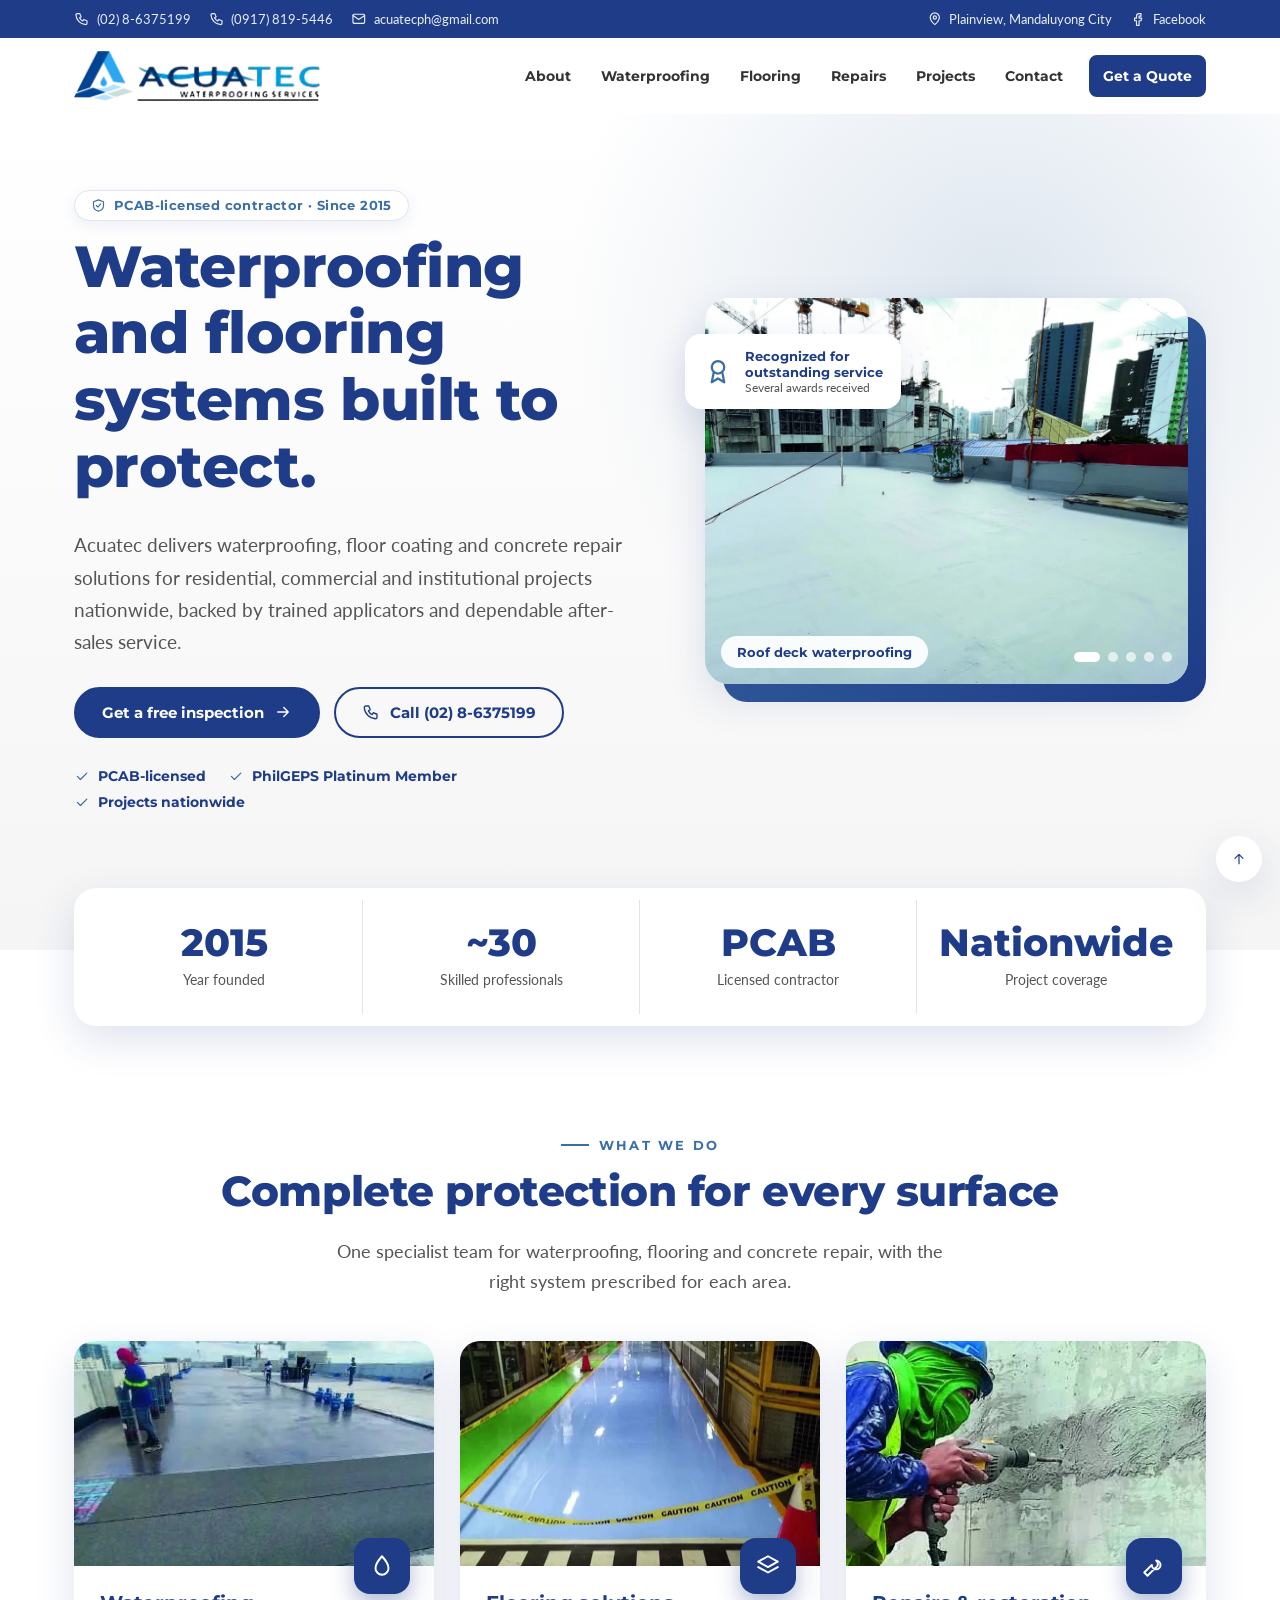
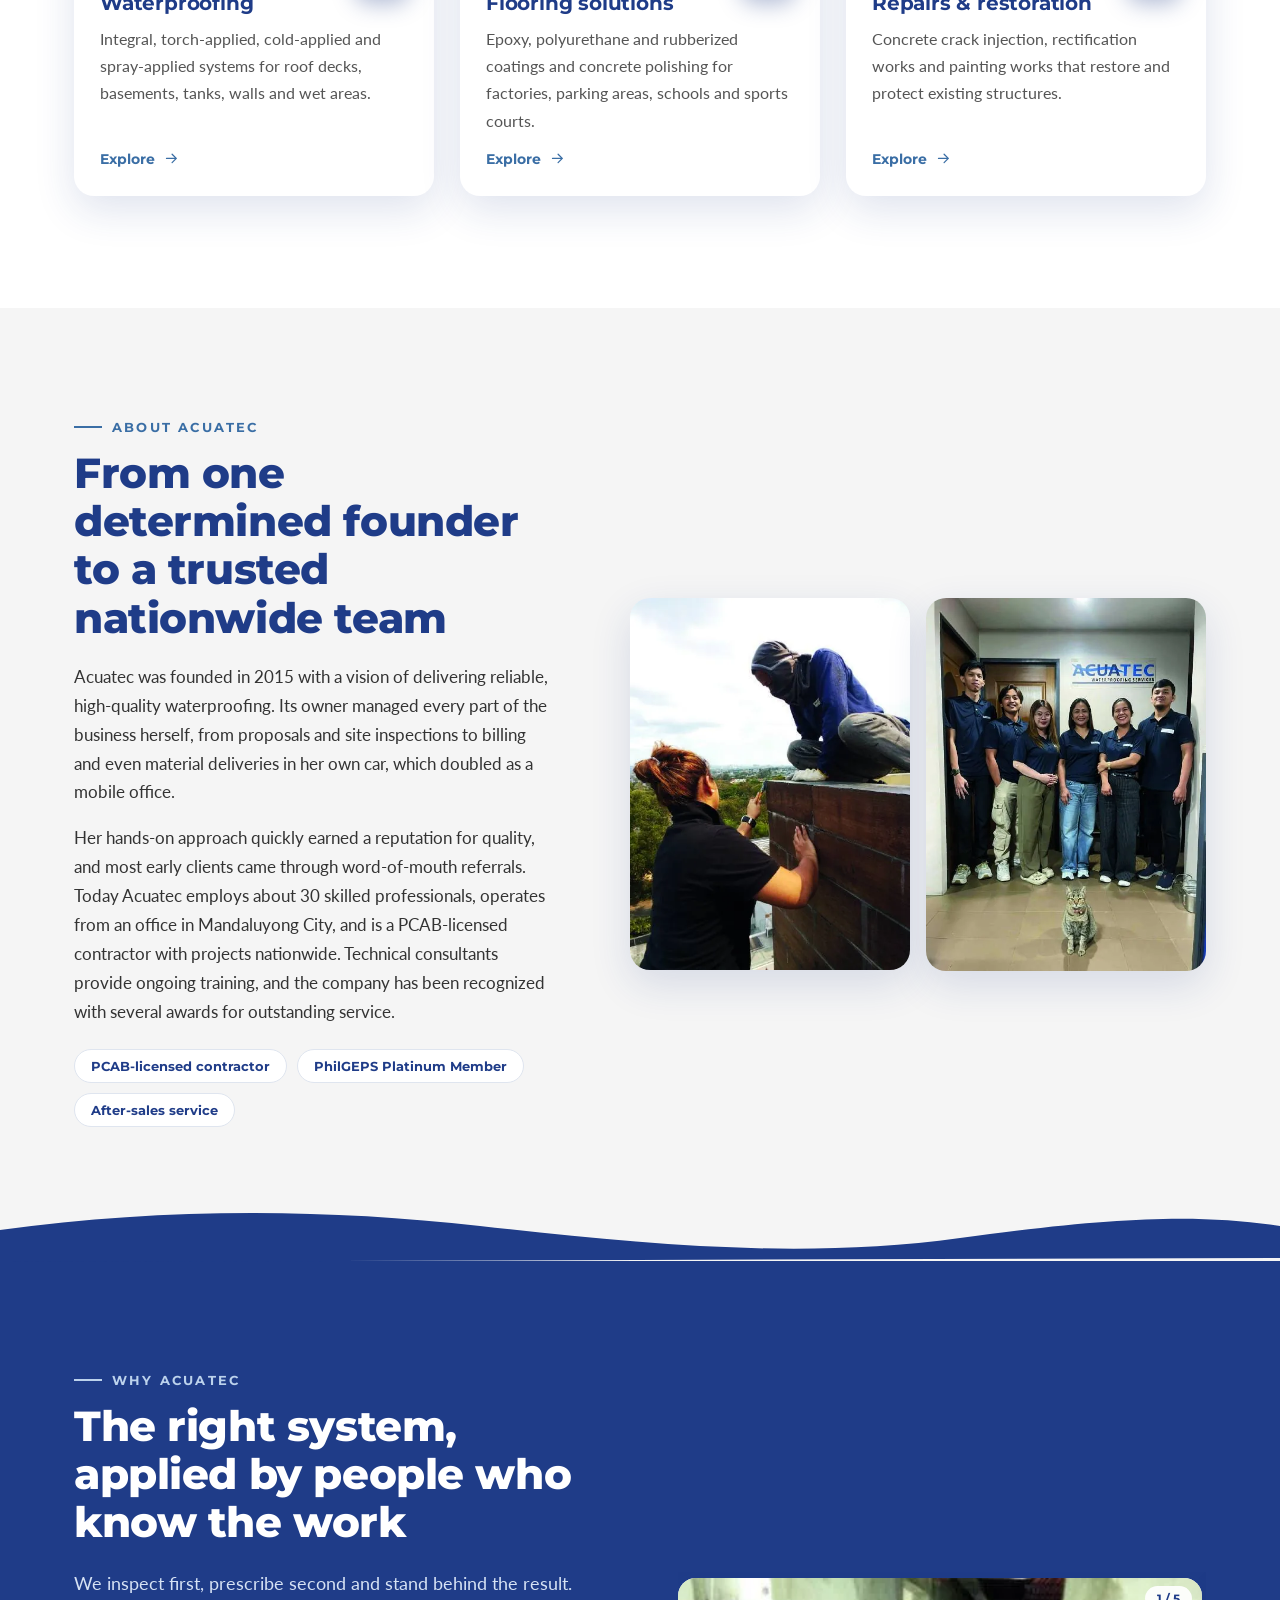
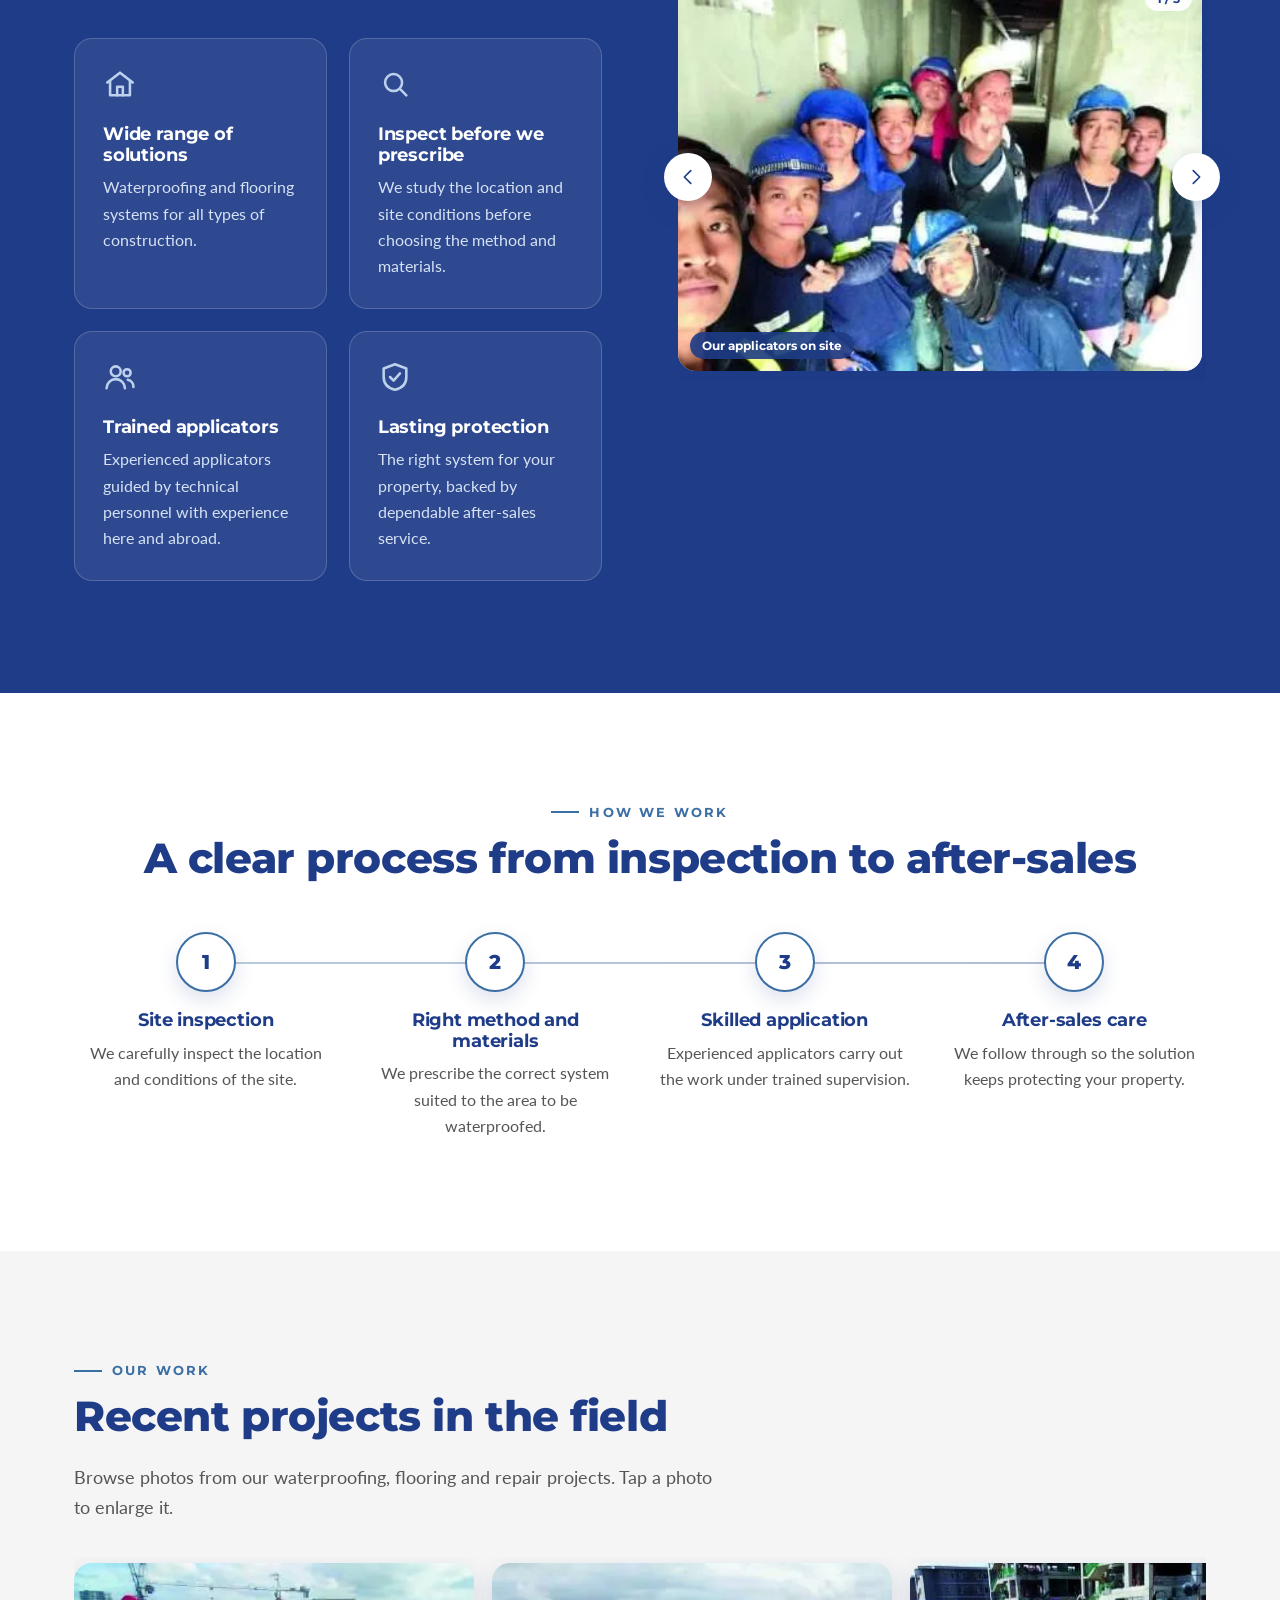
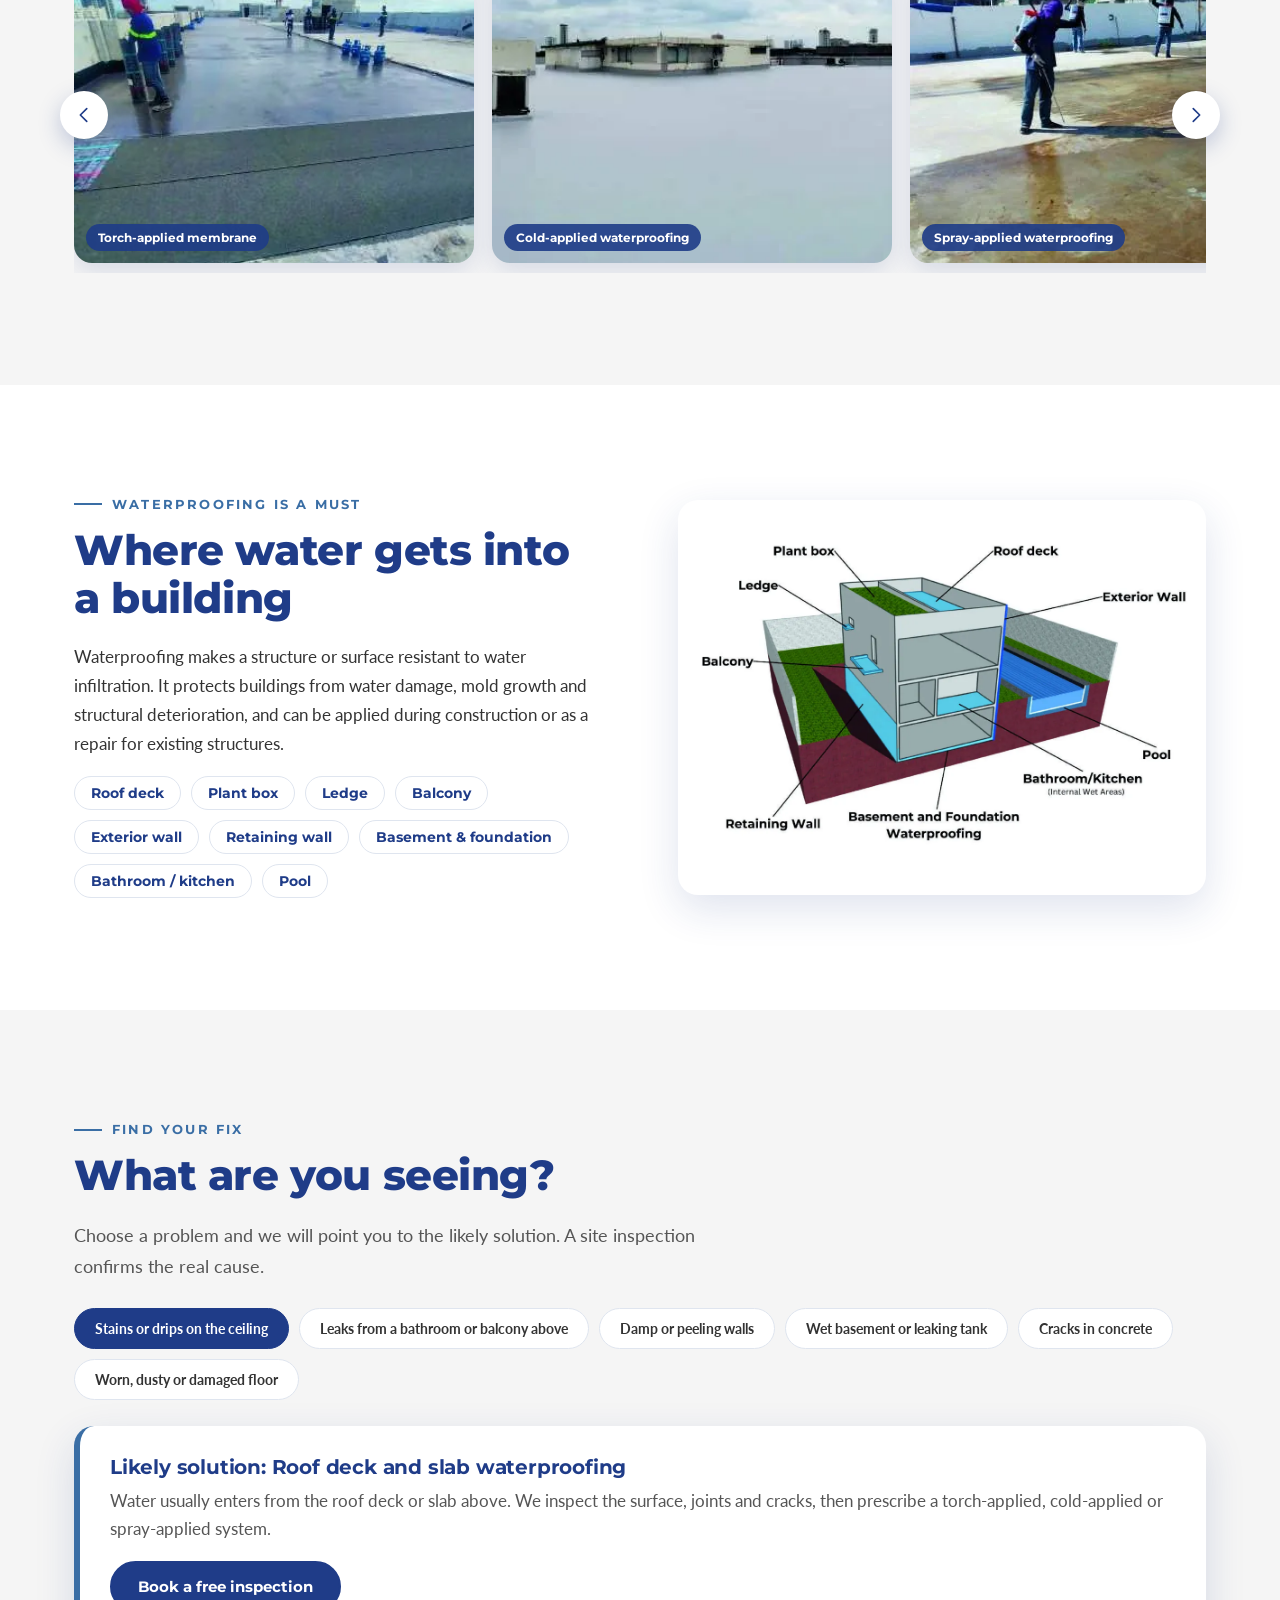
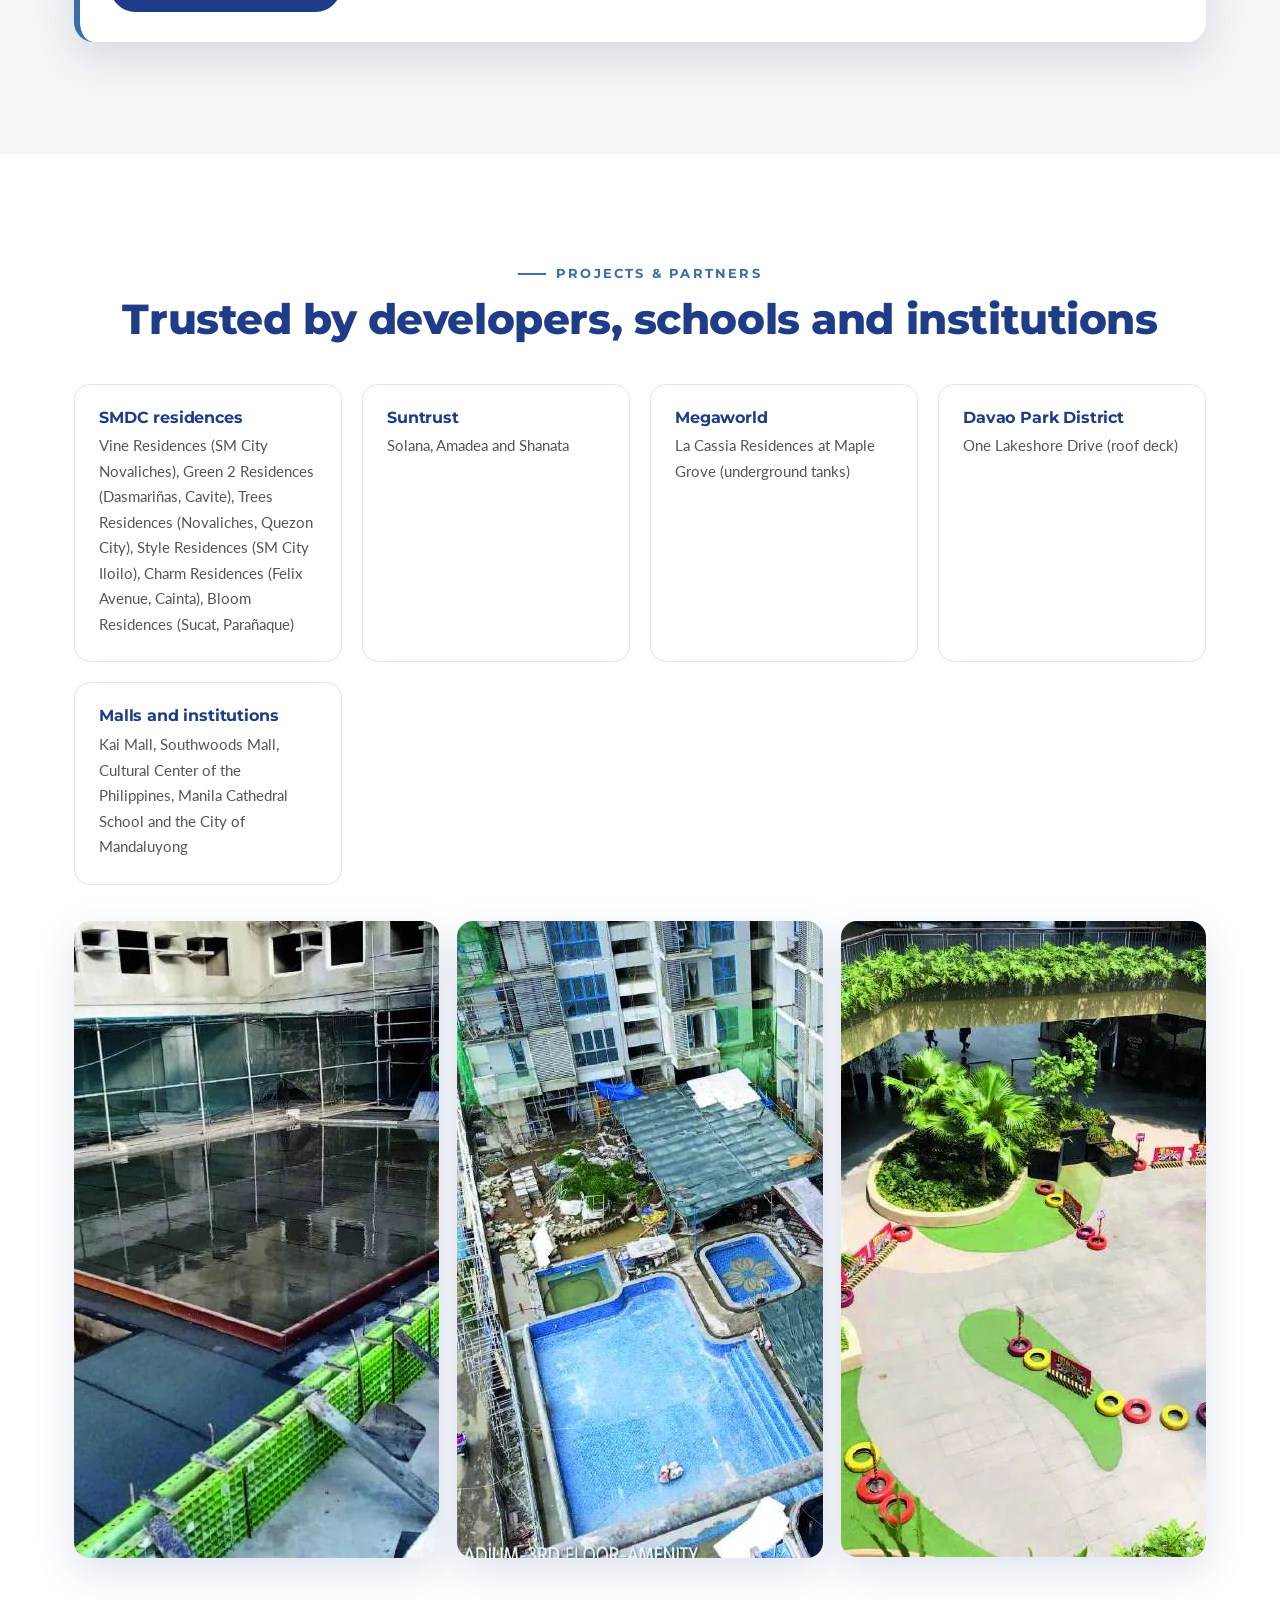
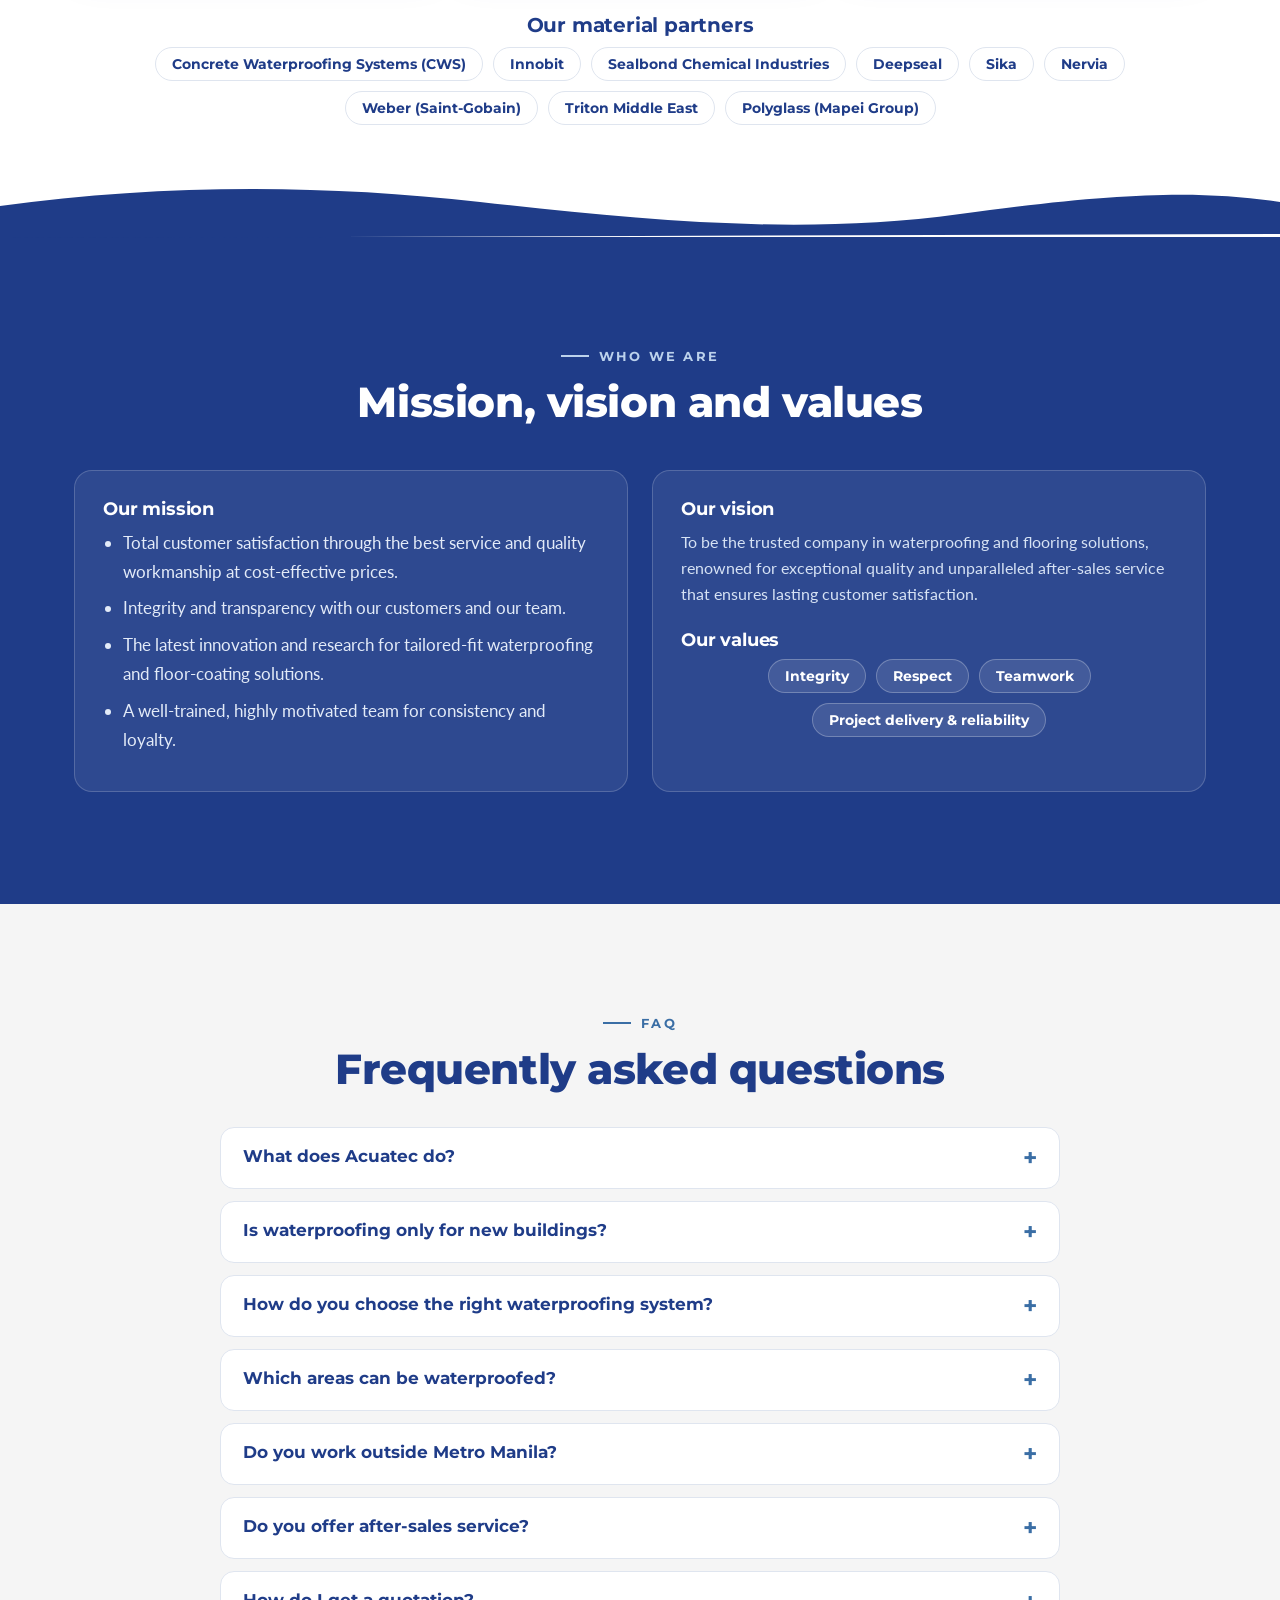
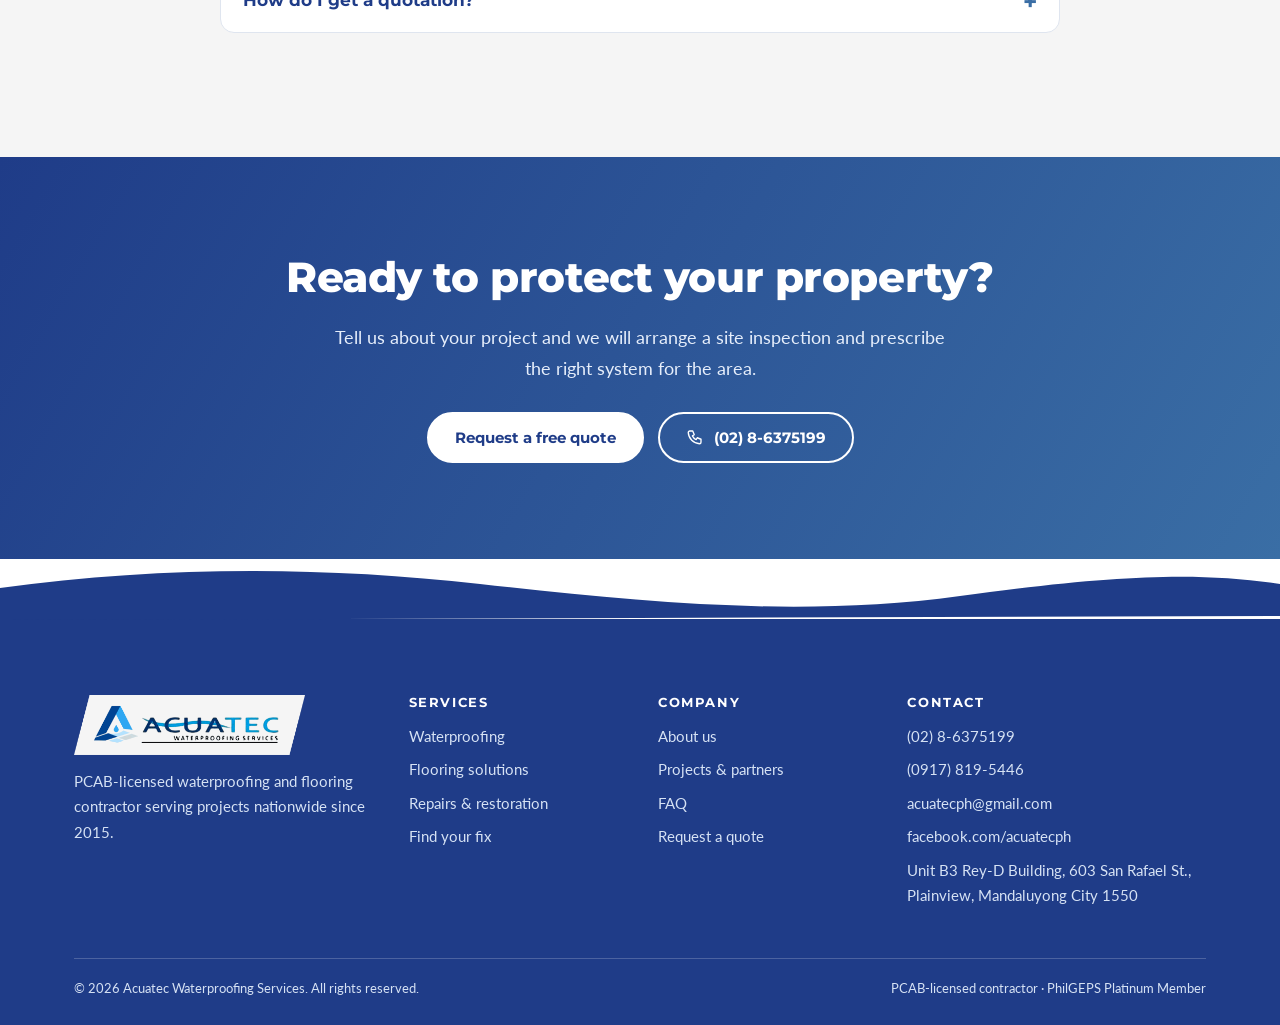
==== commit e487abb8: "Update index.html" ====
--- a/index.html
+++ b/index.html
@@ -22,7 +22,7 @@
 <p class="rv">Acuatec was founded in 2015 with a vision of delivering reliable, high-quality waterproofing. Its owner managed every part of the business herself, from proposals and site inspections to billing and even material deliveries in her own car, which doubled as a mobile office.</p>
 <p class="rv">Her hands-on approach quickly earned a reputation for quality, and most early clients came through word-of-mouth referrals. Today Acuatec employs about 30 skilled professionals, operates from an office in Mandaluyong City, and is a PCAB-licensed contractor with projects nationwide. Technical consultants provide ongoing training, and the company has been recognized with several awards for outstanding service.</p>
 <div class="badges rv"><span class="bdg">PCAB-licensed contractor</span><span class="bdg">PhilGEPS Platinum Member</span><span class="bdg">After-sales service</span></div></div>
-<div class="collage zg rv d1"><img src="assets/img/003-004.webp" width="472" height="628" alt="Acuatec&#x27;s owner inspecting a rooftop ledge" class="pic zoom" loading="lazy" decoding="async"><img src="assets/img/003-005.webp" width="530" height="707" alt="The Acuatec team in the office" class="pic zoom" loading="lazy" decoding="async"></div></div></section><section class="s navy" id="why"><svg class="wave" viewBox="0 0 1440 60" preserveAspectRatio="none" aria-hidden="true"><path fill="currentColor" d="M0 60V28C180 6 360 6 540 24s360 34 540 12 270-24 360-12v32z"/></svg><div class="w two"><div><div class="eyebrow rv">Why Acuatec</div><h2 class="rv">The right system, applied by people who know the work</h2><p class="sub rv">We inspect first, prescribe second and stand behind the result.</p>
+<div class="collage zg rv d1" style="align-items:start"><img src="assets/img/003-004.webp" width="472" height="628" alt="Acuatec&#x27;s owner inspecting a rooftop ledge" class="pic zoom" style="height:auto;aspect-ratio:auto;object-fit:contain;margin-top:0;align-self:start" loading="lazy" decoding="async"><img src="assets/img/003-005.webp" width="530" height="707" alt="The Acuatec team in the office" class="pic zoom" style="height:auto;aspect-ratio:auto;object-fit:contain;margin-top:0;align-self:start" loading="lazy" decoding="async"></div></div></section><section class="s navy" id="why"><svg class="wave" viewBox="0 0 1440 60" preserveAspectRatio="none" aria-hidden="true"><path fill="currentColor" d="M0 60V28C180 6 360 6 540 24s360 34 540 12 270-24 360-12v32z"/></svg><div class="w two"><div><div class="eyebrow rv">Why Acuatec</div><h2 class="rv">The right system, applied by people who know the work</h2><p class="sub rv">We inspect first, prescribe second and stand behind the result.</p>
 <div class="feat"><div class="fc2 rv"><svg class="ic" aria-hidden="true"><use href="#i-home"/></svg><h3>Wide range of solutions</h3><p>Waterproofing and flooring systems for all types of construction.</p></div><div class="fc2 rv"><svg class="ic" aria-hidden="true"><use href="#i-search"/></svg><h3>Inspect before we prescribe</h3><p>We study the location and site conditions before choosing the method and materials.</p></div><div class="fc2 rv"><svg class="ic" aria-hidden="true"><use href="#i-users"/></svg><h3>Trained applicators</h3><p>Experienced applicators guided by technical personnel with experience here and abroad.</p></div><div class="fc2 rv"><svg class="ic" aria-hidden="true"><use href="#i-shield"/></svg><h3>Lasting protection</h3><p>The right system for your property, backed by dependable after-sales service.</p></div></div></div>
 <div class="car one rv" data-car data-auto="4500"><div class="track" tabindex="0" role="region" aria-label="Photo carousel"><figure class="slide"><img src="assets/img/004-010.webp" width="470" height="304" alt="Acuatec applicators on site" loading="lazy" decoding="async"><figcaption>Our applicators on site</figcaption></figure><figure class="slide"><img src="assets/img/004-011.webp" width="471" height="305" alt="Acuatec receiving an award" loading="lazy" decoding="async"><figcaption>Recognized for outstanding service</figcaption></figure><figure class="slide"><img src="assets/img/005-013.webp" width="506" height="322" alt="Technical training session" loading="lazy" decoding="async"><figcaption>Ongoing technical training</figcaption></figure><figure class="slide"><img src="assets/img/005-016.webp" width="506" height="327" alt="The Acuatec team outing" loading="lazy" decoding="async"><figcaption>One team, one goal</figcaption></figure><figure class="slide"><img src="assets/img/006-018.webp" width="516" height="517" alt="Awards and certificates" loading="lazy" decoding="async"><figcaption>Awards and certificates</figcaption></figure></div><button class="cb prev" type="button" aria-label="Previous photo"><svg class="ic" aria-hidden="true"><use href="#i-l"/></svg></button><button class="cb next" type="button" aria-label="Next photo"><svg class="ic" aria-hidden="true"><use href="#i-r"/></svg></button><span class="cnt" aria-live="polite"></span></div></div></section><section class="s ctr" id="process"><div class="w"><div class="eyebrow rv">How we work</div><h2 class="rv">A clear process from inspection to after-sales</h2><div class="tl"><div class="rv d0"><span class="n">1</span><h3>Site inspection</h3><p>We carefully inspect the location and conditions of the site.</p></div><div class="rv d1"><span class="n">2</span><h3>Right method and materials</h3><p>We prescribe the correct system suited to the area to be waterproofed.</p></div><div class="rv d2"><span class="n">3</span><h3>Skilled application</h3><p>Experienced applicators carry out the work under trained supervision.</p></div><div class="rv d0"><span class="n">4</span><h3>After-sales care</h3><p>We follow through so the solution keeps protecting your property.</p></div></div></div></section><section class="s alt" id="work"><div class="w"><div class="eyebrow rv">Our work</div><h2 class="rv">Recent projects in the field</h2><p class="sub rv">Browse photos from our waterproofing, flooring and repair projects. Tap a photo to enlarge it.</p><div style="margin-top:34px"><div class="car rv" data-car data-auto="3800"><div class="track" tabindex="0" role="region" aria-label="Photo carousel"><figure class="slide"><img src="assets/img/012-038.webp" width="368" height="367" alt="Torch-applied membrane" loading="lazy" decoding="async"><figcaption>Torch-applied membrane</figcaption></figure><figure class="slide"><img src="assets/img/013-049.webp" width="368" height="367" alt="Cold-applied roof deck" loading="lazy" decoding="async"><figcaption>Cold-applied waterproofing</figcaption></figure><figure class="slide"><img src="assets/img/014-060.webp" width="405" height="493" alt="Spray-applied sealer" loading="lazy" decoding="async"><figcaption>Spray-applied waterproofing</figcaption></figure><figure class="slide"><img src="assets/img/012-044.webp" width="368" height="367" alt="Torch-applied membrane" loading="lazy" decoding="async"><figcaption>Torch-applied membrane</figcaption></figure><figure class="slide"><img src="assets/img/013-047.webp" width="367" height="368" alt="Cold-applied wall waterproofing" loading="lazy" decoding="async"><figcaption>Wall waterproofing</figcaption></figure><figure class="slide"><img src="assets/img/019-080.webp" width="368" height="367" alt="Rubberized court coating" loading="lazy" decoding="async"><figcaption>Rubberized floor coating</figcaption></figure><figure class="slide"><img src="assets/img/020-091.webp" width="367" height="368" alt="Polished concrete floor" loading="lazy" decoding="async"><figcaption>Concrete polishing</figcaption></figure><figure class="slide"><img src="assets/img/022-107.webp" width="368" height="367" alt="Painting works at height" loading="lazy" decoding="async"><figcaption>Painting works</figcaption></figure><figure class="slide"><img src="assets/img/023-111.webp" width="637" height="637" alt="Deck waterproofing on a tower project" loading="lazy" decoding="async"><figcaption>Deck waterproofing</figcaption></figure><figure class="slide"><img src="assets/img/025-132.webp" width="637" height="636" alt="Mall atrium project" loading="lazy" decoding="async"><figcaption>Mall project</figcaption></figure><figure class="slide"><img src="assets/img/018-076.webp" width="429" height="429" alt="Epoxy floor coating" loading="lazy" decoding="async"><figcaption>Epoxy floor coating</figcaption></figure><figure class="slide"><img src="assets/img/022-103.webp" width="368" height="367" alt="Concrete crack injection" loading="lazy" decoding="async"><figcaption>Crack injection repair</figcaption></figure></div><button class="cb prev" type="button" aria-label="Previous photo"><svg class="ic" aria-hidden="true"><use href="#i-l"/></svg></button><button class="cb next" type="button" aria-label="Next photo"><svg class="ic" aria-hidden="true"><use href="#i-r"/></svg></button></div></div></div></section><section class="s" id="areas"><div class="w two"><div><div class="eyebrow rv">Waterproofing is a must</div><h2 class="rv">Where water gets into a building</h2><p class="rv">Waterproofing makes a structure or surface resistant to water infiltration. It protects buildings from water damage, mold growth and structural deterioration, and can be applied during construction or as a repair for existing structures.</p>
 <div class="chips rv"><span>Roof deck</span><span>Plant box</span><span>Ledge</span><span>Balcony</span><span>Exterior wall</span><span>Retaining wall</span><span>Basement &amp; foundation</span><span>Bathroom / kitchen</span><span>Pool</span></div></div><div class="diagram rv d1 zg"><img src="assets/img/010-032.webp" width="1100" height="804" alt="Diagram of the areas of a building that need waterproofing" class="zoom" loading="lazy" decoding="async"></div></div></section><section class="s alt" id="fixs"><div class="w"><div class="eyebrow rv">Find your fix</div><h2 class="rv">What are you seeing?</h2><p class="sub rv">Choose a problem and we will point you to the likely solution. A site inspection confirms the real cause.</p><div id="fix" class="rv"><div class="tabs" role="group" aria-label="Common problems"></div><div class="res" aria-live="polite"></div></div></div></section><section class="s ctr" id="clients"><div class="w"><div class="eyebrow rv">Projects &amp; partners</div><h2 class="rv">Trusted by developers, schools and institutions</h2>
--- a/assets/css/styles.css
+++ b/assets/css/styles.css
@@ -127,3 +127,8 @@
 .js .rv{opacity:0;transform:translateY(28px);transition:opacity .8s ease,transform .8s ease}.js .rv.in{opacity:1;transform:none}.js .rv.d1{transition-delay:.12s}.js .rv.d2{transition-delay:.24s}
 @media(prefers-reduced-motion:reduce){*{animation:none!important;transition:none!important;scroll-behavior:auto!important}.js .rv{opacity:1;transform:none}}
 [hidden]{display:none!important}
+/* About photos: show the full image */
+.collage{align-items:start}
+.collage .pic{aspect-ratio:auto;height:auto;object-fit:contain}
+.collage .pic:nth-child(2){margin-top:0}
+#about .two{grid-template-columns:1fr 1.2fr}
